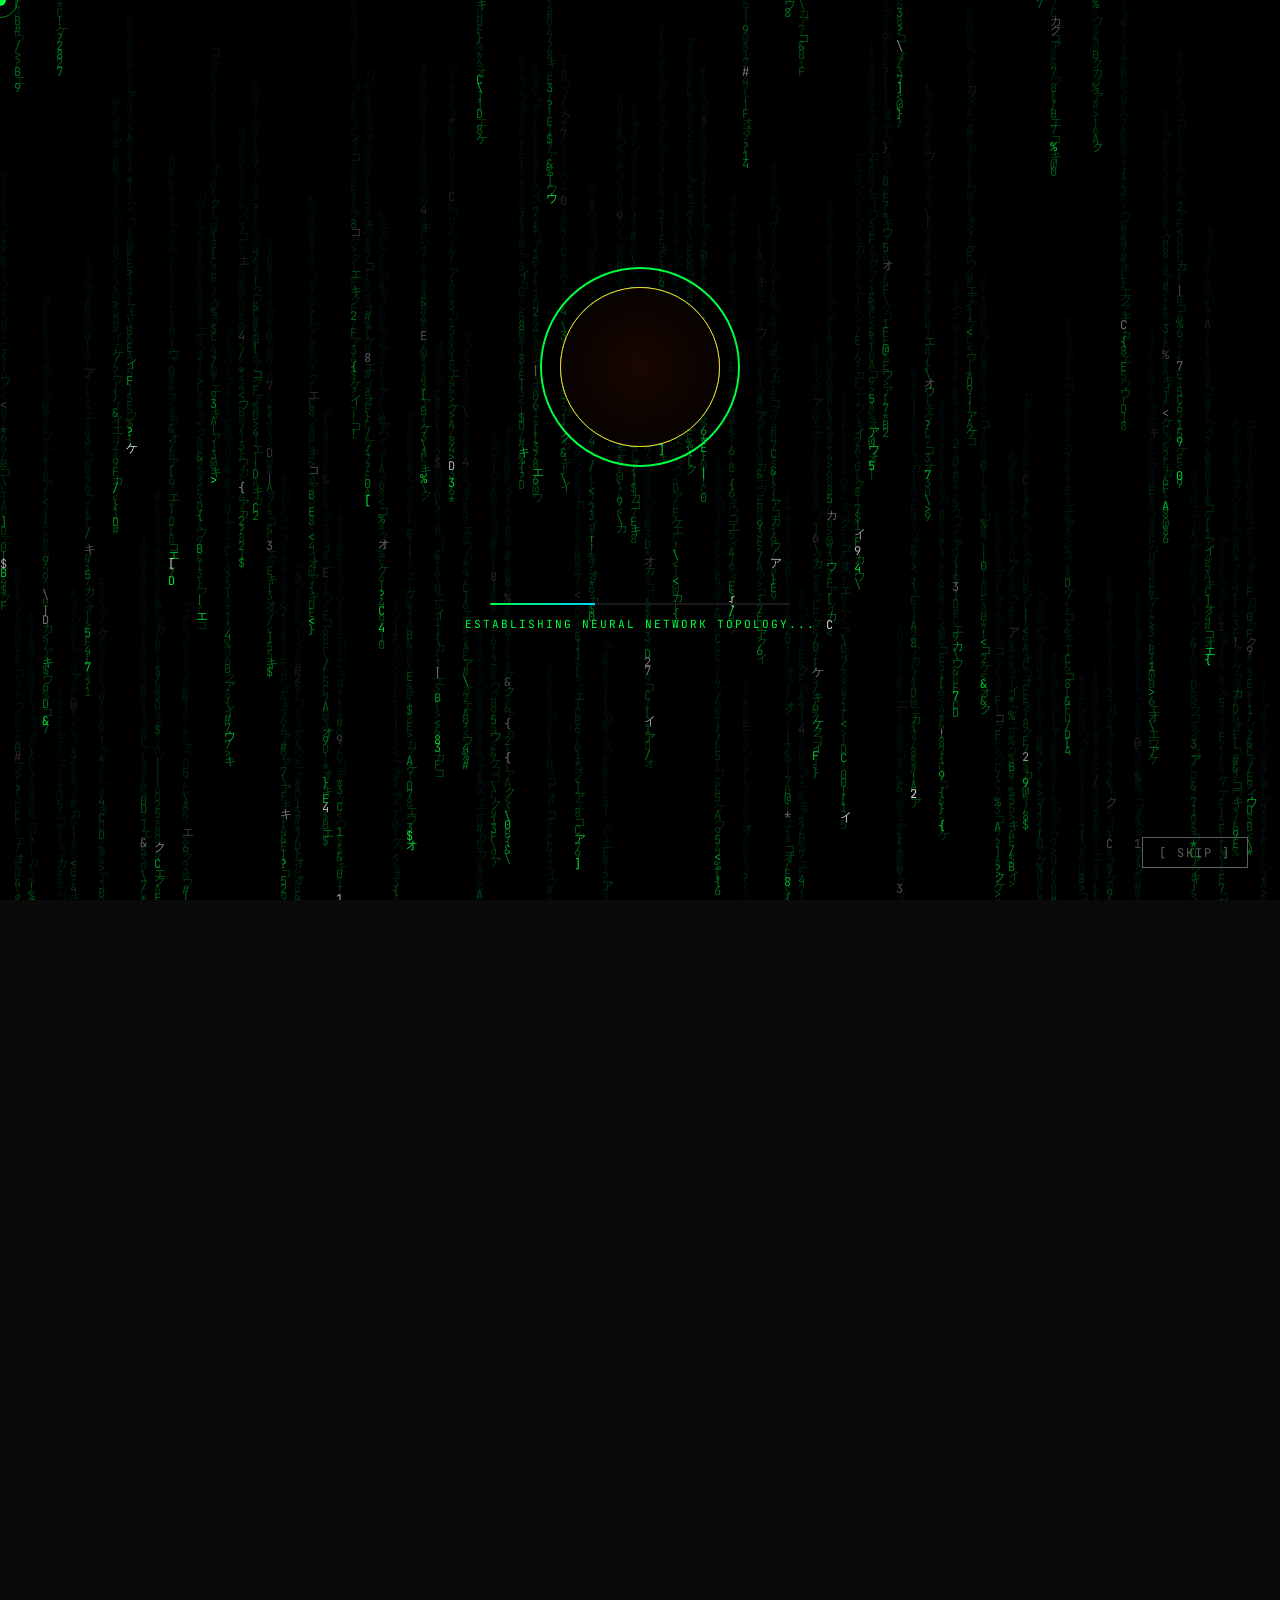
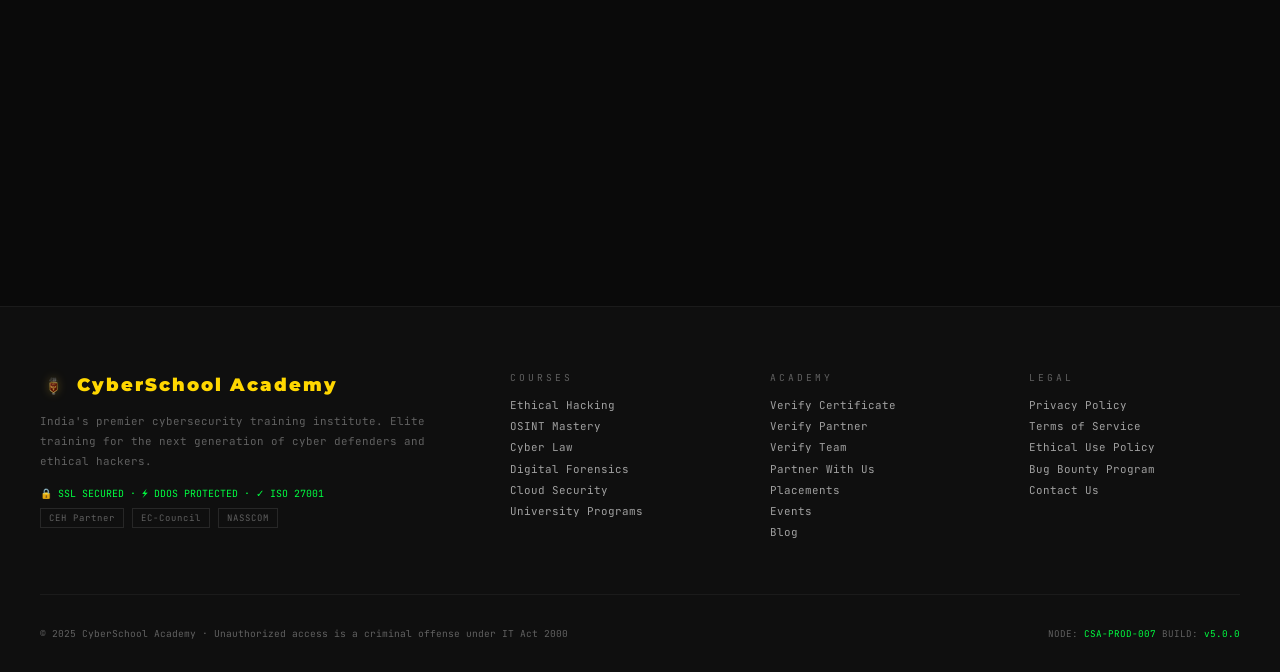
==== new/index.html @ 3b05c9c0 "updated changes as per new brief" ====
<!DOCTYPE html>
<html lang="en">
<head>
<meta charset="UTF-8">
<meta name="viewport" content="width=device-width, initial-scale=1.0">
<title>CyberSchool Academy — Cybersecurity Training</title>
<link href="https://fonts.googleapis.com/css2?family=JetBrains+Mono:wght@300;400;500;700&family=Montserrat:wght@300;400;600;700;900&display=swap" rel="stylesheet">
<link rel="stylesheet" href="styles.css">
</head>
<body>

<div class="cursor" id="cursor"></div>
<div class="cursor-ring" id="cursor-ring"></div>
<div class="toast-container" id="toast-container"></div>

<!-- LOADING -->
<div class="loading-screen" id="loading-screen">
  <div style="text-align:center;font-family:var(--font-mono)">
    <div class="loading-spinner"></div>
    <div style="color:var(--green);font-size:.72rem;letter-spacing:3px">INITIALIZING...</div>
  </div>
</div>

<!-- CINEMATIC INTRO -->
<div id="cinematic-intro">
  <canvas id="intro-canvas"></canvas>
  <div class="vault-container">
    <div class="vault-door">
      <div class="vault-ring"></div>
      <div class="vault-ring"></div>
      <div class="vault-ring"></div>
      
      <div class="vault-inner">
  <img src="1778585667221_image.png" class="vault-logo" id="vault-lock" alt="CyberSchool Academy">
</div>
    </div>
    <div class="intro-logo" id="intro-logo">CYBERSCHOOL ACADEMY</div>
    <div class="intro-sub" id="intro-sub">CYBERSECURITY TRAINING INSTITUTE · EST. 2020</div>
    <div class="intro-bar"><div class="intro-progress" id="intro-progress"></div></div>
    <div class="intro-status" id="intro-status">&nbsp;</div>
  </div>
  <button class="skip-btn" onclick="skipIntro()">[ SKIP ]</button>
</div>

<!-- MAIN APP -->
<div id="app">
<button class="theme-toggle" id="theme-toggle-btn" onclick="toggleTheme()">
  <span class="theme-toggle-icon">🛡️</span> ACADEMY MODE
</button>
<!-- NAV -->
<nav id="main-nav">
  <!-- Nav -->
<div class="nav-logo" onclick="navigate('home')">
  <img src="1778585667221_image.png" class="nav-logo-img" alt="">
  <div class="nav-logo-text">
    <span class="nav-logo-title">CyberSchool</span>
    <span class="nav-logo-tag">ACADEMY</span>
  </div>
</div>
  <div class="nav-links" id="nav-links">
    <a class="nav-link active" onclick="navigate('home')" data-page="home">HOME</a>
    <a class="nav-link" onclick="navigate('about')" data-page="about">ABOUT</a>
    <a class="nav-link" onclick="navigate('courses')" data-page="courses">COURSES</a>
    <a class="nav-link" onclick="navigate('events')" data-page="events">EVENTS</a>
    <div class="nav-dropdown">
      <a class="nav-link">VERIFY ▾</a>
      <div class="nav-dropdown-menu">
        <a onclick="navigate('verify-cert')">Certificate Verify</a>
        <a onclick="navigate('verify-partner')">Partner Verify</a>
        <a onclick="navigate('verify-team')">Team Verify</a>
      </div>
    </div>
    <a class="nav-link" onclick="navigate('blog')" data-page="blog">BLOG</a>
    <a class="nav-link" onclick="navigate('jobs')" data-page="jobs">JOBS</a>
    <a class="nav-link" onclick="navigate('contact')" data-page="contact">CONTACT</a>
  </div>
  <div class="nav-actions">
    <div class="cli-search" id="cli-search">
      <span class="cli-prompt">$</span>
      <input class="cli-input" id="cli-input" placeholder="search..." oninput="handleSearch(this.value)" onkeydown="handleSearchKey(event)">
      <div class="cli-results" id="cli-results"></div>
    </div>
    <button class="nav-btn" id="nav-login-btn" onclick="navigate('login')">LOGIN</button>
    <button class="nav-btn primary" id="nav-register-btn" onclick="navigate('register')">ENROLL</button>
    <button class="nav-btn hidden" id="nav-dashboard-btn" onclick="goToDashboard()">DASHBOARD</button>
    <button class="nav-btn hidden" id="nav-logout-btn" onclick="logout()" style="border-color:var(--red);color:var(--red)">LOGOUT</button>
    <button class="whatsapp-btn" onclick="window.open('https://wa.me/919999999999?text=Hello%20CyberSchool%20Academy','_blank')">💬</button>
  </div>
</nav>

<!-- ===================== PAGES ===================== -->

<!-- HOME -->
<div class="page active" id="page-home">
  <!-- HERO -->
  <section id="hero">
    <canvas id="hero-canvas"></canvas>
    <div class="hero-content">
      <div class="hero-badge"><span class="live-dot"></span>LIVE TRAINING ENVIRONMENT — INDIA · 6 CITIES</div>
      <h1 class="hero-title">
        <span class="line1">THE</span>
        <span class="line2 glitch" data-text="CYBERSCHOOL">CYBERSCHOOL</span>
        <span class="line3">ACADEMY</span>
      </h1>
      <p class="hero-desc">Master offensive &amp; defensive security through hands-on labs, real-world scenarios, and mentorship from industry veterans. Join <span class="text-green">12,000+</span> certified professionals.</p>
      <div class="hero-actions">
        <a class="btn btn-green" onclick="navigate('courses')">$ EXPLORE COURSES</a>
        <a class="btn btn-blue" onclick="navigate('register')">ENROLL NOW &gt;&gt;</a>
        <a class="btn btn-outline" onclick="navigate('verify-cert')">VERIFY CERT</a>
      </div>
      <div class="hero-stats">
        <div class="hero-stat"><span class="hero-stat-num" id="stat-students">0</span><span class="hero-stat-label">Students Trained</span></div>
        <div class="hero-stat"><span class="hero-stat-num">94%</span><span class="hero-stat-label">Placement Rate</span></div>
        <div class="hero-stat"><span class="hero-stat-num">48</span><span class="hero-stat-label">Expert Mentors</span></div>
        <div class="hero-stat"><span class="hero-stat-num">200+</span><span class="hero-stat-label">Partner Companies</span></div>
      </div>
    </div>
    <div class="scroll-indicator"><div class="scroll-line"></div><div class="scroll-label">SCROLL</div></div>
  </section>

  <!-- CYBER ALERT TICKER -->
  <div class="alert-ticker">
    <div class="alert-ticker-label">⚡ CYBER ALERT</div>
    <div class="alert-ticker-content" id="alert-ticker-content"></div>
  </div>

  <!-- NEURAL MAP -->
  <section class="section section-alt">
    <div class="container">
      <div class="section-header">
        <span class="section-tag">// LIVE ACTIVITY FEED</span>
        <h2 class="section-title">The <span>Neural Map</span></h2>
        <p class="section-desc">Real-time visualization of academy activity across all nodes.</p>
      </div>
      <div id="neural-map-container">
        <canvas id="neural-canvas"></canvas>
        <div class="neural-overlay"></div>
        <div class="neural-feed">
          <div class="neural-feed-title">// LIVE FEED</div>
          <div id="neural-events"></div>
        </div>
        <div class="neural-coords" id="neural-coords">ROT: 0.00 | NODES: 10 | LATENCY: 4ms</div>
      </div>
    </div>
  </section>

  <!-- UPCOMING EVENTS PREVIEW -->
  <section class="section">
    <div class="container">
      <div class="section-header">
        <span class="section-tag">// UPCOMING EVENTS</span>
        <h2 class="section-title">Events & <span>Meetups</span></h2>
        <p class="section-desc">Workshops, CTF competitions, seminars, and offline meetups.</p>
      </div>
      <div id="home-events-grid" class="events-grid"></div>
      <div style="text-align:center;margin-top:2rem"><button class="btn btn-green" onclick="navigate('events')">VIEW ALL EVENTS →</button></div>
    </div>
  </section>

  <!-- COURSES PREVIEW -->
  <section class="section section-alt">
    <div class="container">
      <div class="section-header">
        <span class="section-tag">// FEATURED COURSES</span>
        <h2 class="section-title">Training <span>Modules</span></h2>
      </div>
      <div class="courses-grid" id="home-courses-grid"></div>
      <div style="text-align:center;margin-top:2rem"><button class="btn btn-blue" onclick="navigate('courses')">ALL COURSES →</button></div>
    </div>
  </section>

  <!-- TESTIMONIALS -->
  <section class="section">
    <div class="container">
      <div class="section-header">
        <span class="section-tag">// STUDENT REVIEWS</span>
        <h2 class="section-title">What Our <span>Agents</span> Say</h2>
      </div>
      <div class="testimonials-grid" id="testimonials-grid"></div>
    </div>
  </section>

  <!-- FAQ -->
  <section class="section section-alt">
    <div class="container" style="max-width:800px">
      <div class="section-header">
        <span class="section-tag">// FAQ</span>
        <h2 class="section-title">Frequently Asked <span>Questions</span></h2>
      </div>
      <div id="faq-list"></div>
    </div>
  </section>

  <!-- OFFLINE UNITS PREVIEW -->
  <section class="section">
    <div class="container">
      <div class="section-header">
        <span class="section-tag">// PHYSICAL CENTERS</span>
        <h2 class="section-title">Offline <span>Units</span></h2>
        <p class="section-desc">6 fully-equipped training centers across India.</p>
      </div>
      <div class="offline-grid" id="home-offline-grid"></div>
    </div>
  </section>
</div>

<!-- ABOUT PAGE -->
<div class="page" id="page-about">
  <div class="section section-alt">
    <div class="container">
      <div class="section-header">
        <span class="section-tag">// ABOUT US</span>
        <h2 class="section-title">About <span>CyberSchool</span> Academy</h2>
      </div>
      <div class="about-grid">
        <div>
          <p class="about-text">CyberSchool Academy is India's premier institute for cybersecurity education, founded in 2020 by a team of ethical hackers, legal experts, and digital forensics specialists. We operate at the intersection of offensive security, cyber law, and intelligence — producing India's next generation of cyber defenders.</p>
          <p class="about-text" style="margin-top:1rem">Our curriculum is designed in collaboration with leading corporations, government bodies, and international certification boards (CEH, OSCP, CISSP). Every course features real-world labs, mentorship, and guaranteed placement support.</p>
          <div class="about-stats">
            <div class="about-stat"><span class="about-stat-num">2020</span><span class="about-stat-label">Founded</span></div>
            <div class="about-stat"><span class="about-stat-num">6</span><span class="about-stat-label">Offline Centers</span></div>
            <div class="about-stat"><span class="about-stat-num">48</span><span class="about-stat-label">Expert Faculty</span></div>
            <div class="about-stat"><span class="about-stat-num">ISO</span><span class="about-stat-label">27001 Certified</span></div>
          </div>
        </div>
        <div>
          <div class="mission-card">
            <div class="mission-title">// OUR MISSION</div>
            <p style="font-family:var(--font-mono);font-size:.78rem;color:var(--text2);line-height:1.9">To democratize elite cybersecurity education across India, training ethical hackers, digital investigators, and cyber law experts who protect the digital sovereignty of our nation.</p>
          </div>
          <div class="mission-card" style="margin-top:1rem;border-color:var(--blue)">
            <div class="mission-title" style="color:var(--blue)">// OUR VALUES</div>
            <div style="font-family:var(--font-mono);font-size:.72rem;color:var(--text2)">
              <div style="padding:.3rem 0;border-bottom:1px solid var(--border)">⚡ Ethical Use of Knowledge</div>
              <div style="padding:.3rem 0;border-bottom:1px solid var(--border)">🔐 Security-First Mindset</div>
              <div style="padding:.3rem 0;border-bottom:1px solid var(--border)">🌐 Continuous Learning</div>
              <div style="padding:.3rem 0">🤝 Community & Collaboration</div>
            </div>
          </div>
        </div>
      </div>
    </div>
  </div>
  <!-- Team Section -->
  <div class="section">
    <div class="container">
      <div class="section-header">
        <span class="section-tag">// CORE TEAM</span>
        <h2 class="section-title">Meet the <span>Experts</span></h2>
      </div>
      <div class="team-grid" id="team-grid"></div>
    </div>
  </div>
</div>

<!-- COURSES PAGE -->
<div class="page" id="page-courses">
  <div class="section">
    <div class="container">
      <div class="section-header">
        <span class="section-tag">// TRAINING MODULES</span>
        <h2 class="section-title">Academy <span>Departments</span></h2>
        <p class="section-desc">Choose your specialization. All courses include hands-on labs and verified certificate.</p>
      </div>
      <!-- Department filter -->
      <div class="dept-tabs" id="dept-tabs">
        <div class="dept-tab active" onclick="filterDept(this,'all')">ALL MODULES</div>
        <div class="dept-tab" onclick="filterDept(this,'ethical')">ETHICAL HACKING</div>
        <div class="dept-tab" onclick="filterDept(this,'osint')">OSINT</div>
        <div class="dept-tab" onclick="filterDept(this,'law')">CYBER LAW</div>
        <div class="dept-tab" onclick="filterDept(this,'forensics')">FORENSICS</div>
        <div class="dept-tab" onclick="filterDept(this,'cloud')">CLOUD SEC</div>
        <div class="dept-tab" onclick="filterDept(this,'university')">UNIVERSITY</div>
        <div class="dept-tab" onclick="filterDept(this,'college')">COLLEGE</div>
      </div>
      <div class="courses-grid" id="courses-grid"></div>
    </div>
  </div>
  <!-- Offline Units Section -->
  <div class="section section-alt">
    <div class="container">
      <div class="section-header">
        <span class="section-tag">// OFFLINE UNIT DEPARTMENTS</span>
        <h2 class="section-title">Physical <span>Training Centers</span></h2>
        <p class="section-desc">Fully equipped centers with labs, hardware rigs, and certified instructors.</p>
      </div>
      <div class="offline-grid" id="offline-grid"></div>
    </div>
  </div>
</div>

<!-- EVENTS PAGE -->
<div class="page" id="page-events">
  <div class="section">
    <div class="container">
      <div class="section-header">
        <span class="section-tag">// EVENTS & MEETUPS</span>
        <h2 class="section-title">Upcoming <span>Events</span></h2>
        <p class="section-desc">Workshops, CTF competitions, seminars, and offline meetups across India.</p>
      </div>
      <div class="events-filter-tabs">
        <div class="dept-tab active" onclick="filterEvents(this,'all')">ALL</div>
        <div class="dept-tab" onclick="filterEvents(this,'workshop')">WORKSHOPS</div>
        <div class="dept-tab" onclick="filterEvents(this,'ctf')">CTF</div>
        <div class="dept-tab" onclick="filterEvents(this,'seminar')">SEMINARS</div>
        <div class="dept-tab" onclick="filterEvents(this,'meetup')">MEETUPS</div>
        <div class="dept-tab" onclick="filterEvents(this,'webinar')">WEBINARS</div>
      </div>
      <div class="events-grid" id="events-grid"></div>
      <!-- PAST EVENTS -->
      <div class="section-header" style="margin-top:4rem">
        <span class="section-tag">// PAST EVENTS</span>
        <h2 class="section-title">Event <span>Gallery</span></h2>
      </div>
      <div class="gallery-grid" id="gallery-grid"></div>
    </div>
  </div>
</div>

<!-- EVENT REGISTRATION MODAL -->
<div class="modal-overlay" id="event-modal">
  <div class="modal-box" style="max-width:480px">
    <div class="modal-close" onclick="closeModal('event-modal')">✕</div>
    <div style="font-family:var(--font-head);font-weight:700;font-size:1.15rem;margin-bottom:.3rem" id="event-modal-title">Register for Event</div>
    <div style="font-family:var(--font-mono);font-size:.65rem;color:var(--text3);margin-bottom:1.2rem" id="event-modal-meta"></div>
    <div class="form-group"><label class="form-label">Full Name</label><input class="form-input" id="ev-name" placeholder="Your full name"></div>
    <div class="form-group"><label class="form-label">Email</label><input class="form-input" id="ev-email" type="email" placeholder="you@domain.com"></div>
    <div class="form-group"><label class="form-label">Phone (for WhatsApp)</label><input class="form-input" id="ev-phone" placeholder="+91 XXXXX XXXXX"></div>
    <div class="form-group"><label class="form-label">Mode of Attendance</label>
      <select class="form-select" id="ev-mode"><option value="online">Online</option><option value="offline">Offline (Physical)</option></select>
    </div>
    <button class="submit-btn" onclick="registerEvent()">⟶ CONFIRM REGISTRATION</button>
  </div>
</div>

<!-- CERTIFICATE VERIFY PAGE -->
<div class="page" id="page-verify-cert">
  <div class="section section-alt">
    <div class="container" style="max-width:800px">
      <div class="section-header">
        <span class="section-tag">// CERTIFICATE VERIFICATION ENGINE v2.1</span>
        <h2 class="section-title">Verify <span>Certificate</span></h2>
        <p class="section-desc">Enter a unique certificate ID or scan QR code to verify authenticity.</p>
      </div>
      <div class="verify-box">
        <div class="verify-input-group">
          <input class="verify-input" id="cert-verify-input" placeholder="Enter Certificate ID (e.g. CSA-2024-001337)" onkeydown="if(event.key==='Enter')verifyCertificate()">
          <button class="verify-btn" onclick="verifyCertificate()">⚡ VERIFY</button>
        </div>
        <div class="qr-scan-area" onclick="showToast('QR scanning requires camera — use ID input for demo','info')">
          <div style="font-size:2rem">📷</div>
          <div style="font-family:var(--font-mono);font-size:.68rem;color:var(--text3);margin-top:.5rem">Click to Scan QR Code</div>
        </div>
        <div id="cert-verify-result" class="verify-result"></div>
        <div style="margin-top:1.5rem;padding-top:1.5rem;border-top:1px solid var(--border)">
          <div style="font-family:var(--font-mono);font-size:.62rem;color:var(--text3);letter-spacing:2px;margin-bottom:.75rem">// DEMO IDs — CLICK TO TEST</div>
          <div style="display:flex;gap:.4rem;flex-wrap:wrap" id="cert-demo-ids"></div>
        </div>
      </div>
    </div>
  </div>
</div>

<!-- PARTNER VERIFY PAGE -->
<div class="page" id="page-verify-partner">
  <div class="section section-alt">
    <div class="container" style="max-width:800px">
      <div class="section-header">
        <span class="section-tag">// PARTNER VERIFICATION SYSTEM</span>
        <h2 class="section-title">Verify <span>Partner</span></h2>
      </div>
      <div class="verify-box">
        <div class="verify-input-group">
          <input class="verify-input" id="partner-verify-input" placeholder="Enter Partner ID (e.g. CSA-PART-CYB)">
          <button class="verify-btn" onclick="verifyPartner()">⚡ VERIFY</button>
        </div>
        <div id="partner-verify-result" class="verify-result"></div>
        <div style="margin-top:1.5rem;padding-top:1.5rem;border-top:1px solid var(--border)">
          <div style="font-family:var(--font-mono);font-size:.62rem;color:var(--text3);margin-bottom:.75rem">// DEMO: CSA-PART-CYB | CSA-PART-TCS | CSA-PART-FAKE</div>
          <div style="display:flex;gap:.4rem;flex-wrap:wrap">
            <button class="demo-id-btn" onclick="document.getElementById('partner-verify-input').value='CSA-PART-CYB';verifyPartner()">CSA-PART-CYB</button>
            <button class="demo-id-btn" onclick="document.getElementById('partner-verify-input').value='CSA-PART-TCS';verifyPartner()">CSA-PART-TCS</button>
            <button class="demo-id-btn" onclick="document.getElementById('partner-verify-input').value='CSA-PART-FAKE';verifyPartner()">CSA-PART-FAKE</button>
          </div>
        </div>
      </div>
    </div>
  </div>
</div>

<!-- TEAM VERIFY PAGE -->
<div class="page" id="page-verify-team">
  <div class="section section-alt">
    <div class="container" style="max-width:900px">
      <div class="section-header">
        <span class="section-tag">// TEAM MEMBER VERIFICATION</span>
        <h2 class="section-title">Verify <span>Team Member</span></h2>
      </div>
      <div class="verify-box" style="margin-bottom:2rem">
        <div class="verify-input-group">
          <input class="verify-input" id="team-verify-input" placeholder="Enter Team ID (e.g. CSA-TEAM-001)">
          <button class="verify-btn" onclick="verifyTeamMember()">⚡ VERIFY</button>
        </div>
        <div id="team-verify-result" class="verify-result"></div>
      </div>
      <div class="section-header" style="margin-bottom:2rem">
        <span class="section-tag">// ALL VERIFIED TEAM MEMBERS</span>
      </div>
      <div class="team-verify-grid" id="team-verify-grid"></div>
    </div>
  </div>
</div>

<!-- COLLABORATION PAGE -->
<div class="page" id="page-collaboration">
  <div class="section">
    <div class="container">
      <div class="section-header">
        <span class="section-tag">// B2B COLLABORATION PORTAL</span>
        <h2 class="section-title">Partner <span>With Us</span></h2>
        <p class="section-desc">Submit collaboration proposals for universities, corporations, and strategic partnerships.</p>
      </div>
      <div class="b2b-grid">
        <div class="b2b-card">
          <div class="b2b-card-title">Submit Proposal</div>
          <div class="b2b-card-sub">// ENCRYPTED — SSL/TLS 1.3</div>
          <div class="form-group"><label class="form-label">Organization Type</label>
            <select class="form-select" id="org-type">
              <option value="">Select type...</option>
              <option>University / College</option><option>Corporate Partner</option>
              <option>Government Entity</option><option>NGO / Non-Profit</option><option>Startup Accelerator</option>
            </select>
          </div>
          <div class="form-group"><label class="form-label">Organization Name</label><input class="form-input" id="org-name" placeholder="e.g. IIT Bombay Cyber Lab"></div>
          <div class="form-group"><label class="form-label">Contact Person</label><input class="form-input" id="org-contact" placeholder="Full name"></div>
          <div class="form-group"><label class="form-label">Contact Email</label><input class="form-input" id="org-email" type="email" placeholder="contact@organization.ac.in"></div>
          <div class="form-group"><label class="form-label">Contact Phone</label><input class="form-input" id="org-phone" placeholder="+91 XXXXX XXXXX"></div>
          <div class="form-group"><label class="form-label">Purpose of Collaboration</label>
            <select class="form-select" id="org-purpose">
              <option value="">Select purpose...</option>
              <option>Curriculum Partnership</option><option>Corporate Training</option>
              <option>Placement Partnership</option><option>Research Collaboration</option><option>Event Co-hosting</option>
            </select>
          </div>
          <div class="form-group"><label class="form-label">Proposal Details</label>
            <textarea class="form-textarea" id="org-proposal" placeholder="Describe scope, objectives, expected outcomes..."></textarea>
          </div>
          <div class="form-group">
            <label class="form-label">Attach Document (PDF/DOCX)</label>
            <div class="file-drop" id="file-drop" ondragover="handleDragOver(event)" ondrop="handleDrop(event)" onclick="document.getElementById('file-input').click()">
              <div class="file-drop-icon">📎</div>
              <div class="file-drop-label">Drag &amp; drop or click to upload</div>
              <div id="file-name" style="font-family:var(--font-mono);font-size:.62rem;color:var(--green);margin-top:.4rem"></div>
            </div>
            <input type="file" id="file-input" style="display:none" accept=".pdf,.docx,.doc" onchange="handleFileSelect(this)">
          </div>
          <button class="submit-btn" onclick="submitProposal()">⟶ SUBMIT PROPOSAL</button>
        </div>
        <div class="b2b-card">
          <div class="b2b-card-title">Proposal Tracker</div>
          <div class="b2b-card-sub">// REAL-TIME STATUS</div>
          <div id="proposal-list"></div>
          <div style="margin-top:2rem;padding-top:1.5rem;border-top:1px solid var(--border)">
            <div class="b2b-card-title" style="font-size:.9rem;margin-bottom:1rem">Active Partners</div>
            <div id="active-partners-list"></div>
          </div>
        </div>
      </div>
    </div>
  </div>
</div>

<!-- BLOG PAGE -->
<div class="page" id="page-blog">
  <div class="section">
    <div class="container">
      <div class="section-header">
        <span class="section-tag">// CYBER NEWS & BLOG</span>
        <h2 class="section-title">Cyber <span>Intelligence</span> Feed</h2>
        <p class="section-desc">Latest cybersecurity news, alerts, and expert insights.</p>
      </div>
      <div class="blog-grid" id="blog-grid"></div>
    </div>
  </div>
</div>

<!-- JOBS PAGE -->
<div class="page" id="page-jobs">
  <div class="section">
    <div class="container">
      <div class="section-header">
        <span class="section-tag">// CAREER & PLACEMENT HUB</span>
        <h2 class="section-title">Jobs & <span>Placements</span></h2>
        <p class="section-desc">Direct pathways to partner corporations, internships, and academic institutions.</p>
      </div>
      <div style="display:flex;gap:2rem;flex-wrap:wrap">
        <div style="flex:2;min-width:300px">
          <div class="subsection-tag">// JOB BOARD</div>
          <div id="jobs-list"></div>
          <div class="subsection-tag" style="margin-top:2rem">// INTERNSHIP OPPORTUNITIES</div>
          <div id="internship-list"></div>
        </div>
        <div style="flex:1;min-width:260px">
          <div class="subsection-tag">// PLACEMENT COMPANIES</div>
          <div id="placement-companies"></div>
          <div class="subsection-tag" style="margin-top:2rem">// UNIVERSITY PATHWAYS</div>
          <div id="uni-partners"></div>
        </div>
      </div>
    </div>
  </div>
</div>

<!-- CONTACT PAGE -->
<div class="page" id="page-contact">
  <div class="section section-alt">
    <div class="container">
      <div class="section-header">
        <span class="section-tag">// CONTACT US</span>
        <h2 class="section-title">Get in <span>Touch</span></h2>
      </div>
      <div class="contact-grid">
        <div>
          <div class="contact-info-item">📍 <span>Level 8, Cyber Tower, BKC, Mumbai 400051</span></div>
          <div class="contact-info-item">📧 <span>info@cyberschool.ac</span></div>
          <div class="contact-info-item">📱 <span>+91 99999 99999</span></div>
          <div class="contact-info-item">🕒 <span>Mon–Sat, 9AM–7PM IST</span></div>
          <div class="map-placeholder" onclick="showToast('Google Maps integration — add API key','info')">
            <div style="font-family:var(--font-mono);font-size:.72rem;color:var(--text3)">📍 Google Map — Mumbai HQ</div>
            <div style="font-family:var(--font-mono);font-size:.6rem;color:var(--text3);margin-top:.3rem">Click to open in Maps</div>
          </div>
        </div>
        <div>
          <div class="form-group"><label class="form-label">Full Name</label><input class="form-input" id="contact-name" placeholder="Your name"></div>
          <div class="form-group"><label class="form-label">Email</label><input class="form-input" id="contact-email" type="email" placeholder="you@domain.com"></div>
          <div class="form-group"><label class="form-label">Subject</label>
            <select class="form-select" id="contact-subject">
              <option>Course Inquiry</option><option>Partnership</option><option>Technical Support</option>
              <option>Certificate Issue</option><option>Other</option>
            </select>
          </div>
          <div class="form-group"><label class="form-label">Message</label><textarea class="form-textarea" id="contact-msg" placeholder="Your message..."></textarea></div>
          <button class="submit-btn" onclick="submitContact()">⟶ SEND MESSAGE</button>
        </div>
      </div>
    </div>
  </div>
</div>

<!-- LOGIN PAGE -->
<div class="page" id="page-login">
  <div class="auth-page">
    <canvas style="position:absolute;inset:0;width:100%;height:100%" id="login-canvas"></canvas>
    <div class="auth-card" data-title="// SECURE ACCESS PORTAL">
      <div class="auth-logo"><!-- Auth logo (inside .auth-logo div) -->
<img src="1778585667221_image.png" class="auth-logo-img" alt="">
<div class="auth-logo-text">CYBERSCHOOL ACADEMY</div></div>
      <div class="auth-title">Access Terminal</div>
      <div class="auth-sub">// AUTHENTICATE TO CONTINUE</div>
      <div class="form-group"><label class="form-label">Email</label><input class="form-input" id="login-email" type="email" placeholder="agent@cyberschool.ac" autocomplete="email"></div>
      <div class="form-group">
        <label class="form-label">Password</label>
        <div style="position:relative">
          <input class="form-input" id="login-pass" type="password" placeholder="••••••••••" style="padding-right:2.5rem">
          <button onclick="togglePass('login-pass',this)" style="position:absolute;right:.6rem;top:50%;transform:translateY(-50%);background:none;border:none;color:var(--text3);cursor:none;font-size:.8rem">👁</button>
        </div>
      </div>
      <button class="submit-btn" onclick="handleLogin()">⟶ AUTHENTICATE</button>
      <div class="auth-divider"><div class="auth-divider-line"></div><div class="auth-divider-text">OR</div><div class="auth-divider-line"></div></div>
      <button class="submit-btn" style="background:#00d4ff08;border-color:var(--blue);color:var(--blue)" onclick="showToast('OAuth integration coming soon','info')">⟶ SIGN IN WITH GOOGLE</button>
      <div class="auth-footer">No account? <a onclick="navigate('register')">Enroll Now →</a></div>
      <div class="demo-creds">
        <div style="font-family:var(--font-mono);font-size:.58rem;color:var(--text3);letter-spacing:2px;margin-bottom:.4rem">// DEMO CREDENTIALS (click to fill)</div>
        <div class="demo-cred-row" onclick="fillCred('admin@cyberschool.ac','admin123')">
          <span style="color:var(--red)">⚡ ADMIN</span> admin@cyberschool.ac / admin123
        </div>
        <div class="demo-cred-row" onclick="fillCred('student@cyberschool.ac','student123')">
          <span style="color:var(--blue)">◈ STUDENT</span> student@cyberschool.ac / student123
        </div>
      </div>
    </div>
  </div>
</div>

<!-- REGISTER PAGE -->
<div class="page" id="page-register">
  <div class="auth-page">
    <canvas style="position:absolute;inset:0;width:100%;height:100%" id="register-canvas"></canvas>
    <div class="auth-card" data-title="// NEW AGENT ENROLLMENT" style="max-width:520px">
      <div class="auth-logo"><div class="auth-logo-text">CSA</div><div class="auth-logo-sub">CYBERSCHOOL ACADEMY</div></div>
      <div class="auth-title">Enroll as Agent</div>
      <div class="auth-sub">// CREATE YOUR SECURE IDENTITY</div>
      <div class="grid-2">
        <div class="form-group"><label class="form-label">First Name</label><input class="form-input" id="reg-fname" placeholder="John"></div>
        <div class="form-group"><label class="form-label">Last Name</label><input class="form-input" id="reg-lname" placeholder="Doe"></div>
      </div>
      <div class="form-group"><label class="form-label">Email Address</label><input class="form-input" id="reg-email" type="email" placeholder="agent@domain.com"></div>
      <div class="form-group"><label class="form-label">Phone Number</label><input class="form-input" id="reg-phone" placeholder="+91 XXXXX XXXXX"></div>
      <div class="form-group"><label class="form-label">Choose Track</label>
        <select class="form-select" id="reg-track">
          <option value="">Select specialization...</option>
          <option>Ethical Hacking</option><option>OSINT Analyst</option><option>Cyber Law</option>
          <option>Digital Forensics</option><option>Cloud Security</option><option>Red Team Operations</option>
        </select>
      </div>
      <div class="form-group">
        <label class="form-label">Create Password</label>
        <input class="form-input" id="reg-pass" type="password" placeholder="Min 8 characters" oninput="checkPassStrength(this.value)">
        <div class="pass-strength"><div class="pass-strength-fill" id="pass-fill"></div></div>
        <div class="pass-label" id="pass-label">Enter password to check strength</div>
      </div>
      <div class="form-group"><label class="form-label">Confirm Password</label><input class="form-input" id="reg-pass2" type="password" placeholder="Repeat password"></div>
      <div style="margin-bottom:.9rem"><label style="display:flex;align-items:flex-start;gap:.5rem;cursor:none;font-family:var(--font-mono);font-size:.65rem;color:var(--text3);line-height:1.5"><input type="checkbox" id="reg-agree" style="accent-color:var(--green);margin-top:2px">I agree to the Terms, Privacy Policy, and Ethical Use Agreement</label></div>
      <button class="submit-btn" onclick="handleRegister()">⟶ CREATE SECURE ACCOUNT</button>
      <div class="auth-footer">Already enrolled? <a onclick="navigate('login')">Login →</a></div>
    </div>
  </div>
</div>

<!-- STUDENT DASHBOARD -->
<div class="page" id="page-student-dashboard">
  <div class="dashboard-layout">
    <div class="sidebar">
      <div class="sidebar-user">
        <div class="user-avatar-lg" id="student-avatar-lg">S</div>
        <div id="student-sidebar-name" style="font-family:var(--font-head);font-size:.9rem;color:var(--text1);margin-top:.5rem">Student</div>
        <div style="font-family:var(--font-mono);font-size:.58rem;color:var(--text3);letter-spacing:2px">STUDENT AGENT</div>
      </div>
      <div class="sidebar-section">
        <div class="sidebar-label">NAVIGATION</div>
        <div class="sidebar-item active" onclick="showStudentPanel('overview',this)">⬡ Overview</div>
        <div class="sidebar-item" onclick="showStudentPanel('courses',this)">◈ My Courses</div>
        <div class="sidebar-item" onclick="showStudentPanel('assignments',this)">◉ Assignments</div>
        <div class="sidebar-item" onclick="showStudentPanel('certificates',this)">◆ Certificates</div>
        <div class="sidebar-item" onclick="showStudentPanel('liveclass',this)">📡 Live Classes</div>
        <div class="sidebar-item" onclick="showStudentPanel('payments',this)">💳 Payments</div>
        <div class="sidebar-item" onclick="showStudentPanel('profile',this)">◎ My Profile</div>
      </div>
    </div>
    <div class="dashboard-main">
      <!-- Student panels inserted by JS -->
      <div id="student-panels"></div>
    </div>
  </div>
</div>

<!-- ADMIN DASHBOARD -->
<div class="page" id="page-admin-dashboard">
  <div class="dashboard-layout">
    <div class="sidebar">
      <div class="sidebar-user">
        <div class="user-avatar-lg" id="admin-avatar-lg" style="background:#ff336622;border-color:var(--red);color:var(--red)">A</div>
        <div style="font-family:var(--font-head);font-size:.9rem;color:var(--text1);margin-top:.5rem" id="admin-sidebar-name">Admin</div>
        <div class="admin-badge">⚡ GOD MODE</div>
      </div>
      <div class="sidebar-section">
        <div class="sidebar-label">ADMIN PANEL</div>
        <div class="sidebar-item active" onclick="showAdminPanel('overview',this)">⬡ Dashboard</div>
        <div class="sidebar-item" onclick="showAdminPanel('courses',this)">◈ Manage Courses</div>
        <div class="sidebar-item" onclick="showAdminPanel('events',this)">📅 Manage Events</div>
        <div class="sidebar-item" onclick="showAdminPanel('team',this)">👥 Team Members</div>
        <div class="sidebar-item" onclick="showAdminPanel('partners',this)">🤝 Partners</div>
        <div class="sidebar-item" onclick="showAdminPanel('certgen',this)">⬟ Cert Generator</div>
        <div class="sidebar-item" onclick="showAdminPanel('students',this)">◎ Student DB</div>
        <div class="sidebar-item" onclick="showAdminPanel('proposals',this)">📋 Proposals</div>
        <div class="sidebar-item" onclick="showAdminPanel('payments',this)">💳 Payments</div>
        <div class="sidebar-item" onclick="showAdminPanel('inquiries',this)">📩 Inquiries</div>
        <div class="sidebar-item" onclick="showAdminPanel('analytics',this)">📊 Analytics</div>
        <div class="sidebar-item" onclick="showAdminPanel('logs',this)">≡ Activity Logs</div>
        <div class="sidebar-item" onclick="showAdminPanel('content',this)">✏ Content Editor</div>
        <div class="sidebar-item" onclick="showAdminPanel('notifications',this)">🔔 Notifications</div>
      </div>
    </div>
    <div class="dashboard-main">
      <div id="admin-panels"></div>
    </div>
  </div>
</div>

</div><!-- end app -->

<!-- 2FA MODAL -->
<div class="modal-overlay" id="twofa-modal">
  <div class="modal-box">
    <div style="font-family:var(--font-head);font-weight:700;font-size:1.15rem;margin-bottom:.4rem">Two-Factor Authentication</div>
    <p style="font-family:var(--font-mono);font-size:.7rem;color:var(--text2);margin-bottom:.5rem">Enter the 6-digit OTP sent to your device.</p>
    <div class="otp-inputs" id="otp-inputs">
      <input class="otp-input" maxlength="1" oninput="otpInput(this,0)" onkeydown="otpKey(event,0)">
      <input class="otp-input" maxlength="1" oninput="otpInput(this,1)" onkeydown="otpKey(event,1)">
      <input class="otp-input" maxlength="1" oninput="otpInput(this,2)" onkeydown="otpKey(event,2)">
      <input class="otp-input" maxlength="1" oninput="otpInput(this,3)" onkeydown="otpKey(event,3)">
      <input class="otp-input" maxlength="1" oninput="otpInput(this,4)" onkeydown="otpKey(event,4)">
      <input class="otp-input" maxlength="1" oninput="otpInput(this,5)" onkeydown="otpKey(event,5)">
    </div>
    <div class="otp-hint-box" id="otp-hint"></div>
    <button class="submit-btn" onclick="verify2FA()">VERIFY &amp; LOGIN →</button>
    <button class="submit-btn" style="background:transparent;border-color:var(--border2);color:var(--text3);margin-top:.4rem" onclick="closeModal('twofa-modal')">CANCEL</button>
  </div>
</div>

<!-- COURSE ENROLL MODAL -->
<div class="modal-overlay" id="course-modal">
  <div class="modal-box">
    <div class="modal-close" onclick="closeModal('course-modal')">✕</div>
    <div style="font-family:var(--font-head);font-weight:700;font-size:1.1rem;margin-bottom:.3rem" id="course-modal-title"></div>
    <div style="font-family:var(--font-mono);font-size:.65rem;color:var(--text3);margin-bottom:1rem" id="course-modal-meta"></div>
    <div class="form-group"><label class="form-label">Full Name</label><input class="form-input" id="enroll-name" placeholder="Your name"></div>
    <div class="form-group"><label class="form-label">Email</label><input class="form-input" id="enroll-email" type="email" placeholder="you@domain.com"></div>
    <div class="form-group"><label class="form-label">Phone</label><input class="form-input" id="enroll-phone" placeholder="+91 XXXXX XXXXX"></div>
    <div class="form-group"><label class="form-label">Payment Mode</label>
      <select class="form-select" id="enroll-payment">
        <option>UPI</option><option>Credit/Debit Card</option><option>Net Banking</option><option>EMI</option>
      </select>
    </div>
    <button class="submit-btn" onclick="completeEnroll()">⟶ CONFIRM ENROLLMENT</button>
  </div>
</div>

<!-- FOOTER -->
<footer id="main-footer">
  <div class="footer-grid">
    <div>
      <div class="footer-logo">
  <img src="1778585667221_image.png" class="footer-logo-img" alt="">
  CyberSchool Academy
</div>
      <p>India's premier cybersecurity training institute. Elite training for the next generation of cyber defenders and ethical hackers.</p>
      <div style="margin-top:1rem;font-family:var(--font-mono);font-size:.62rem;color:var(--green)">🔒 SSL SECURED · ⚡ DDOS PROTECTED · ✓ ISO 27001</div>
      <div style="margin-top:.5rem;display:flex;gap:.5rem;flex-wrap:wrap">
        <span class="footer-badge">CEH Partner</span>
        <span class="footer-badge">EC-Council</span>
        <span class="footer-badge">NASSCOM</span>
      </div>
    </div>
    <div>
      <div class="footer-col-title">Courses</div>
      <a class="footer-link" onclick="navigate('courses')">Ethical Hacking</a>
      <a class="footer-link" onclick="navigate('courses')">OSINT Mastery</a>
      <a class="footer-link" onclick="navigate('courses')">Cyber Law</a>
      <a class="footer-link" onclick="navigate('courses')">Digital Forensics</a>
      <a class="footer-link" onclick="navigate('courses')">Cloud Security</a>
      <a class="footer-link" onclick="navigate('courses')">University Programs</a>
    </div>
    <div>
      <div class="footer-col-title">Academy</div>
      <a class="footer-link" onclick="navigate('verify-cert')">Verify Certificate</a>
      <a class="footer-link" onclick="navigate('verify-partner')">Verify Partner</a>
      <a class="footer-link" onclick="navigate('verify-team')">Verify Team</a>
      <a class="footer-link" onclick="navigate('collaboration')">Partner With Us</a>
      <a class="footer-link" onclick="navigate('jobs')">Placements</a>
      <a class="footer-link" onclick="navigate('events')">Events</a>
      <a class="footer-link" onclick="navigate('blog')">Blog</a>
    </div>
    <div>
      <div class="footer-col-title">Legal</div>
      <a class="footer-link">Privacy Policy</a>
      <a class="footer-link">Terms of Service</a>
      <a class="footer-link">Ethical Use Policy</a>
      <a class="footer-link">Bug Bounty Program</a>
      <a class="footer-link" onclick="navigate('contact')">Contact Us</a>
    </div>
  </div>
  <div class="footer-bottom">
    <div class="footer-bottom-text">© 2025 CyberSchool Academy · Unauthorized access is a criminal offense under IT Act 2000</div>
    <div style="font-family:var(--font-mono);font-size:.58rem;color:var(--text3)">NODE: <span class="text-green">CSA-PROD-007</span> BUILD: <span class="text-green">v5.0.0</span></div>
  </div>
</footer>

<!-- WhatsApp Float Button -->
<a class="whatsapp-float" href="https://wa.me/919999999999?text=Hello%20CyberSchool%20Academy!" target="_blank">
  <span>💬</span>
  <span class="wa-label">Chat with us</span>
</a>

<script src="app.js"></script>
</body>
</html>
---- new/styles.css ----
/* ===== ROOT & RESET ===== */
*,*::before,*::after{box-sizing:border-box;margin:0;padding:0}
:root{
  /* ── Existing Cyber (dark/neon) scheme ── */
  --black:#0a0a0a;--green:#00ff41;--blue:#00d4ff;--purple:#7b2fff;
  --red:#ff3366;--orange:#ff6b2b;--gold:#ffd700;--pink:#ff00aa;
  --surface1:#0f0f0f;--surface2:#141414;--surface3:#1a1a1a;--surface4:#1f1f1f;
  --border:#ffffff0d;--border2:#ffffff1a;--border3:#ffffff26;
  --text1:#f0f0f0;--text2:#a0a0a0;--text3:#606060;
  --font-mono:'JetBrains Mono',monospace;
  --font-head:'Montserrat',sans-serif;
  --glow-green:0 0 20px #00ff4133,0 0 60px #00ff4111;
  --glow-blue:0 0 20px #00d4ff33,0 0 60px #00d4ff11;
  --glow-red:0 0 20px #ff336633;
  --transition:all .3s cubic-bezier(.4,0,.2,1);

  /* ── Academy (crimson/gold) palette tokens — inactive by default ── */
  --academy-crimson:#7a0000;
  --academy-crimson-dark:#4a0000;
  --academy-crimson-mid:#9b1a1a;
  --academy-gold:#c9a227;
  --academy-gold-light:#ffd700;
  --academy-gold-dim:#a07c1a;
  --academy-bg:#160000;
  --academy-surface1:#1a0000;
  --academy-surface2:#200808;
  --academy-surface3:#2a0e0e;
  --academy-surface4:#330f0f;
  --academy-border:#c9a22710;
  --academy-border2:#c9a22720;
  --academy-border3:#c9a22735;
  --academy-text1:#f5e8c8;
  --academy-text2:#b89e6a;
  --academy-text3:#6e5a34;
}

/* ===================================================
   ACADEMY THEME  —  add class="academy-theme" to <body>
   to switch the entire site to the crimson/gold scheme
   =================================================== */
body.academy-theme{
  --black:var(--academy-bg);
  --green:var(--academy-gold);
  --blue:var(--academy-crimson-mid);
  --purple:var(--academy-gold-dim);
  --red:var(--academy-crimson);
  --orange:#c05000;
  --gold:var(--academy-gold-light);
  --surface1:var(--academy-surface1);
  --surface2:var(--academy-surface2);
  --surface3:var(--academy-surface3);
  --surface4:var(--academy-surface4);
  --border:var(--academy-border);
  --border2:var(--academy-border2);
  --border3:var(--academy-border3);
  --text1:var(--academy-text1);
  --text2:var(--academy-text2);
  --text3:var(--academy-text3);
  --glow-green:0 0 20px #c9a22744,0 0 60px #c9a22720;
  --glow-blue:0 0 20px #9b1a1a44,0 0 60px #9b1a1a20;
  --glow-red:0 0 20px #7a000044;
  background:var(--academy-bg);
}

/* Scrollbar & selection update for academy */
body.academy-theme::-webkit-scrollbar-thumb{background:var(--academy-gold)}
body.academy-theme ::selection{background:var(--academy-gold);color:#1a0000}

/* ===== THEME TOGGLE BUTTON ===== */
.theme-toggle{
  position:fixed;bottom:2rem;right:2rem;z-index:9990;
  font-family:var(--font-mono);font-size:.6rem;letter-spacing:2px;text-transform:uppercase;
  padding:.42rem .9rem;border:1px solid var(--gold);color:var(--gold);
  background:transparent;cursor:none;transition:var(--transition);
  display:flex;align-items:center;gap:.45rem;white-space:nowrap;
}
.theme-toggle:hover{background:#c9a22718;box-shadow:0 0 16px #c9a22740}
.theme-toggle-icon{font-size:.9rem}

html{scroll-behavior:smooth}
body{background:var(--black);color:var(--text1);font-family:var(--font-head);overflow-x:hidden;cursor:none}
body::after{content:'';position:fixed;inset:0;background:repeating-linear-gradient(0deg,transparent,transparent 2px,rgba(0,0,0,.02) 2px,rgba(0,0,0,.02) 4px);pointer-events:none;z-index:99990}
::-webkit-scrollbar{width:4px}
::-webkit-scrollbar-track{background:#0a0a0a}
::-webkit-scrollbar-thumb{background:var(--green);border-radius:2px}
::selection{background:var(--green);color:#000}

/* ===== CURSOR ===== */
.cursor{position:fixed;width:12px;height:12px;background:var(--green);border-radius:50%;pointer-events:none;z-index:99999;transform:translate(-50%,-50%);mix-blend-mode:screen;transition:width .1s,height .1s}
.cursor-ring{position:fixed;width:36px;height:36px;border:1px solid var(--green);border-radius:50%;pointer-events:none;z-index:99998;transform:translate(-50%,-50%);transition:all .12s ease;opacity:.5}

/* ===== LOADING ===== */
.loading-screen{position:fixed;inset:0;background:var(--black);z-index:8000;display:flex;align-items:center;justify-content:center;transition:opacity .5s;pointer-events:none}
.loading-screen.hidden{opacity:0}
.loading-spinner{width:36px;height:36px;border:1px solid var(--border);border-top-color:var(--green);border-radius:50%;animation:spin .8s linear infinite;margin:0 auto 1rem}
@keyframes spin{to{transform:rotate(360deg)}}

/* ===== INTRO ===== */
#cinematic-intro{position:fixed;inset:0;z-index:10000;background:#000;display:flex;align-items:center;justify-content:center}
#intro-canvas{position:absolute;inset:0;width:100%;height:100%}
.vault-container{position:relative;z-index:2;text-align:center}
.vault-door{width:200px;height:200px;margin:0 auto 2rem;position:relative}
.vault-ring{position:absolute;inset:0;border-radius:50%;border:2px solid var(--green);animation:vaultSpin 2s linear infinite;opacity:0;transition:opacity .5s}
.vault-ring:nth-child(2){border-color:var(--blue);animation-duration:3s;animation-direction:reverse;width:80%;height:80%;top:10%;left:10%}
.vault-ring:nth-child(3){border-style:dashed;width:60%;height:60%;top:20%;left:20%;animation-duration:1.5s}
.vault-inner{position:absolute;inset:20px;background:radial-gradient(circle,#1a0800,#000);border-radius:50%;display:flex;align-items:center;justify-content:center;border:1px solid var(--gold)}
.vault-logo{width:72%;height:72%;object-fit:contain;display:block;filter:drop-shadow(0 0 10px #c9a22799);animation:vaultLogoGlow 2s ease-in-out infinite alternate;opacity:0;transition:opacity .6s}
.vault-logo.visible{opacity:1}
@keyframes vaultLogoGlow{from{filter:drop-shadow(0 0 6px #c9a22766)}to{filter:drop-shadow(0 0 18px #ffd700cc)}}

/* ── Intro logo with optional badge image ── */
.intro-logo{font-family:var(--font-head);font-weight:900;font-size:2.5rem;color:var(--green);letter-spacing:4px;opacity:0;text-transform:uppercase}
.intro-sub{font-family:var(--font-mono);color:var(--text2);font-size:.72rem;letter-spacing:5px;opacity:0;margin-top:.5rem}
.intro-bar{width:300px;height:2px;background:var(--surface3);margin:2rem auto 0;border-radius:1px;overflow:hidden}
.intro-progress{height:100%;background:linear-gradient(90deg,var(--green),var(--blue));width:0%;transition:width .15s linear}
.intro-status{font-family:var(--font-mono);color:var(--green);font-size:.7rem;margin-top:.8rem;letter-spacing:2px;min-height:1rem}
.skip-btn{position:absolute;bottom:2rem;right:2rem;font-family:var(--font-mono);color:var(--text3);font-size:.75rem;background:none;border:1px solid var(--text3);padding:.4rem 1rem;cursor:none;transition:var(--transition);letter-spacing:2px}
.skip-btn:hover{color:var(--green);border-color:var(--green)}
@keyframes vaultSpin{to{transform:rotate(360deg)}}

/* ===== APP ===== */
#app{opacity:0;transition:opacity 1s ease}
#app.visible{opacity:1}

/* ===== NAV ===== */
nav{position:fixed;top:0;left:0;right:0;z-index:1000;height:64px;background:#0a0a0af0;backdrop-filter:blur(20px);border-bottom:1px solid var(--border);display:flex;align-items:center;padding:0 1.5rem;gap:1rem}

/* ── Nav Logo — image badge + text ── */
.nav-logo{
  font-family:var(--font-head);font-weight:900;font-size:.95rem;
  color:var(--gold);letter-spacing:2px;text-transform:uppercase;
  cursor:none;white-space:nowrap;
  display:flex;align-items:center;gap:.55rem;
}
.nav-logo-img{
  width:36px;height:36px;object-fit:contain;
  filter:drop-shadow(0 0 6px #c9a22788);
  flex-shrink:0;
}
.nav-logo-text{
  display:flex;flex-direction:column;line-height:1.1;
}
.nav-logo-title{
  font-size:.95rem;font-weight:900;letter-spacing:2px;
  background:linear-gradient(135deg,var(--gold),var(--academy-gold-light,#ffd700));
  -webkit-background-clip:text;-webkit-text-fill-color:transparent;background-clip:text;
}
/* Academy theme overrides nav gradient to gold */
body.academy-theme .nav-logo-title{
  background:linear-gradient(135deg,#ffd700,#c9a227);
  -webkit-background-clip:text;-webkit-text-fill-color:transparent;background-clip:text;
}
.nav-logo span{color:var(--blue)}
.nav-logo-tag{
  font-size:.5rem;background:#c9a22718;border:1px solid var(--gold);
  color:var(--gold);padding:.1rem .4rem;letter-spacing:3px;
  font-weight:400;align-self:flex-start;margin-top:.1rem;
  -webkit-text-fill-color:var(--gold);
}

.nav-links{display:flex;gap:.15rem;margin:0 auto;align-items:center}
.nav-link{font-family:var(--font-mono);font-size:.65rem;color:var(--text2);text-decoration:none;letter-spacing:1.5px;text-transform:uppercase;transition:var(--transition);cursor:none;padding:.35rem .6rem;border-bottom:1px solid transparent;white-space:nowrap}
.nav-link:hover,.nav-link.active{color:var(--green);border-color:var(--green)}
.nav-dropdown{position:relative}
.nav-dropdown-menu{position:absolute;top:100%;left:0;background:var(--surface2);border:1px solid var(--border2);min-width:160px;display:none;z-index:200}
.nav-dropdown:hover .nav-dropdown-menu{display:block}
.nav-dropdown-menu a{display:block;font-family:var(--font-mono);font-size:.65rem;color:var(--text2);padding:.5rem .8rem;cursor:none;transition:var(--transition);text-transform:uppercase;letter-spacing:1px}
.nav-dropdown-menu a:hover{color:var(--green);background:var(--surface3)}
.nav-actions{display:flex;gap:.4rem;align-items:center}
.nav-btn{font-family:var(--font-mono);font-size:.62rem;padding:.3rem .7rem;border:1px solid var(--border2);color:var(--text2);background:transparent;cursor:none;transition:var(--transition);letter-spacing:1px;white-space:nowrap}
.nav-btn:hover{border-color:var(--green);color:var(--green)}
.nav-btn.primary{border-color:var(--green);color:var(--green);background:#00ff4111}
body.academy-theme .nav-btn.primary{background:#c9a22718}
.whatsapp-btn{background:#25d366;border:none;border-radius:50%;width:32px;height:32px;font-size:1rem;cursor:none;display:flex;align-items:center;justify-content:center;flex-shrink:0}

/* CLI SEARCH */
.cli-search{position:relative;display:flex;align-items:center;background:var(--surface2);border:1px solid var(--border2);padding:.28rem .7rem;min-width:160px;transition:var(--transition)}
.cli-search:focus-within{border-color:var(--green);box-shadow:var(--glow-green)}
.cli-prompt{font-family:var(--font-mono);color:var(--green);font-size:.68rem;margin-right:.4rem}
.cli-input{background:none;border:none;outline:none;font-family:var(--font-mono);color:var(--text1);font-size:.68rem;width:100%;caret-color:var(--green)}
.cli-results{position:absolute;top:100%;left:0;right:0;background:var(--surface2);border:1px solid var(--border2);border-top:none;z-index:100;max-height:280px;overflow-y:auto;display:none}
.cli-result-item{padding:.45rem .8rem;font-family:var(--font-mono);font-size:.68rem;color:var(--text2);cursor:none;transition:var(--transition);border-bottom:1px solid var(--border)}
.cli-result-item:hover{background:var(--surface3);color:var(--green)}
.cli-search.open .cli-results{display:block}

/* ===== PAGES ===== */
.page{display:none;min-height:100vh;padding-top:64px}
.page.active{display:block}

/* ===== HERO ===== */
#hero{position:relative;min-height:100vh;display:flex;align-items:center;justify-content:center;overflow:hidden}
#hero-canvas{position:absolute;inset:0;width:100%;height:100%}
.hero-content{position:relative;z-index:2;text-align:center;padding:2rem;max-width:780px;margin:0 auto}
.hero-badge{display:inline-flex;align-items:center;gap:.5rem;background:#00ff4111;border:1px solid var(--green);color:var(--green);font-family:var(--font-mono);font-size:.65rem;padding:.3rem 1rem;letter-spacing:2px;margin-bottom:2rem;animation:badgePulse 2s infinite}
body.academy-theme .hero-badge{background:#c9a22718;border-color:var(--gold);color:var(--gold)}
.live-dot{width:6px;height:6px;border-radius:50%;background:var(--green);display:inline-block;animation:badgePulse .8s infinite}
@keyframes badgePulse{0%,100%{box-shadow:0 0 0 0 #00ff4133}50%{box-shadow:0 0 0 8px transparent}}
body.academy-theme .live-dot{background:var(--gold)}
.hero-title{font-family:var(--font-head);font-weight:900;font-size:clamp(2.2rem,6vw,4.5rem);line-height:1.05;letter-spacing:-1px;margin-bottom:1.5rem}
.hero-title .line1{color:var(--academy-gold-light);display:block}
.hero-title .line2{color:var(--academy-crimson-mid);display:block}
.hero-title .line3{color:var(--academy-gold);display:block}
.glitch{position:relative;display:inline-block}
.glitch::before{content:attr(data-text);position:absolute;inset:0;color:var(--academy-crimson-dark);clip-path:polygon(0 0,100% 0,100% 35%,0 35%);animation:glitch1 3.5s infinite;transform:translate(-2px,0)}
.glitch::after{content:attr(data-text);position:absolute;inset:0;color:var(--academy-crimson);clip-path:polygon(0 65%,100% 65%,100% 100%,0 100%);animation:glitch2 3.5s infinite;transform:translate(2px,0)}
@keyframes glitch1{0%,92%,100%{transform:translate(0)}95%{transform:translate(-3px,1px)}97%{transform:translate(3px,-1px)}}
@keyframes glitch2{0%,92%,100%{transform:translate(0)}94%{transform:translate(3px,1px)}96%{transform:translate(-3px,-1px)}}
.hero-desc{font-family:var(--font-mono);color:var(--text2);font-size:.83rem;max-width:560px;margin:0 auto 2.5rem;line-height:1.9}
.hero-actions{display:flex;gap:1rem;justify-content:center;flex-wrap:wrap}
.btn{font-family:var(--font-mono);font-size:.73rem;padding:.65rem 1.6rem;border:1px solid;cursor:none;transition:var(--transition);letter-spacing:2px;text-transform:uppercase;text-decoration:none;display:inline-flex;align-items:center;gap:.5rem}
.btn-green{border-color:var(--green);color:var(--green);background:#00ff4108}
.btn-green:hover{box-shadow:var(--glow-green);background:#00ff4118}
body.academy-theme .btn-green{background:#c9a22712}
body.academy-theme .btn-green:hover{background:#c9a22722}
.btn-blue{border-color:var(--blue);color:var(--blue);background:#00d4ff08}
.btn-blue:hover{box-shadow:var(--glow-blue);background:#00d4ff18}
.btn-outline{border-color:var(--border2);color:var(--text2)}
.btn-outline:hover{border-color:var(--text1);color:var(--text1)}
.btn-red{border-color:var(--red);color:var(--red);background:#ff336608}
.btn-red:hover{box-shadow:var(--glow-red)}
.hero-stats{display:flex;gap:3rem;justify-content:center;margin-top:4rem;padding-top:2rem;border-top:1px solid var(--border)}
.hero-stat{text-align:center}
.hero-stat-num{font-family:var(--font-head);font-weight:900;font-size:2rem;color:var(--green);display:block}
.hero-stat-label{font-family:var(--font-mono);color:var(--text3);font-size:.6rem;letter-spacing:3px;text-transform:uppercase;margin-top:.2rem}
.scroll-indicator{position:absolute;bottom:2rem;left:50%;transform:translateX(-50%);display:flex;flex-direction:column;align-items:center;gap:.5rem;animation:float 2s ease-in-out infinite}
.scroll-line{width:1px;height:40px;background:linear-gradient(to bottom,var(--green),transparent)}
.scroll-label{font-family:var(--font-mono);color:var(--text3);font-size:.6rem;letter-spacing:3px}
@keyframes float{0%,100%{transform:translateX(-50%) translateY(0)}50%{transform:translateX(-50%) translateY(8px)}}

/* ALERT TICKER */
.alert-ticker{background:var(--red);display:flex;align-items:center;overflow:hidden;height:36px;position:relative;z-index:5}
.alert-ticker-label{font-family:var(--font-mono);font-size:.65rem;color:#fff;letter-spacing:3px;padding:0 1rem;background:#cc0033;white-space:nowrap;height:100%;display:flex;align-items:center;flex-shrink:0}
body.academy-theme .alert-ticker{background:var(--academy-crimson)}
body.academy-theme .alert-ticker-label{background:var(--academy-crimson-dark)}
.alert-ticker-content{font-family:var(--font-mono);font-size:.65rem;color:#fff;white-space:nowrap;animation:ticker 40s linear infinite;letter-spacing:1px}
@keyframes ticker{from{transform:translateX(100vw)}to{transform:translateX(-100%)}}

/* ===== SECTIONS ===== */
.section{padding:5rem 2rem}
.section-alt{background:var(--surface1)}
.container{max-width:1200px;margin:0 auto}
.section-header{text-align:center;margin-bottom:3.5rem}
.section-tag{font-family:var(--font-mono);color:var(--green);font-size:.65rem;letter-spacing:4px;text-transform:uppercase;margin-bottom:.75rem;display:block}
.section-title{font-family:var(--font-head);font-weight:900;font-size:clamp(1.8rem,4vw,2.8rem);color:var(--text1);line-height:1.2}
.section-title span{color:var(--green)}
.section-desc{font-family:var(--font-mono);color:var(--text2);font-size:.78rem;max-width:480px;margin:.8rem auto 0;line-height:1.9}
.subsection-tag{font-family:var(--font-mono);font-size:.6rem;color:var(--blue);letter-spacing:3px;text-transform:uppercase;margin-bottom:1rem;padding-bottom:.5rem;border-bottom:1px solid var(--border)}

/* NEURAL MAP */
#neural-map-container{position:relative;height:480px;max-width:1000px;margin:0 auto;border:1px solid var(--border);background:#050505;overflow:hidden}
#neural-canvas{width:100%;height:100%;cursor:none}
.neural-overlay{position:absolute;bottom:0;left:0;right:0;background:linear-gradient(to top,var(--surface1),transparent);height:80px;pointer-events:none}
.neural-feed{position:absolute;top:1rem;right:1rem;width:240px;background:#0a0a0acc;border:1px solid var(--border2);padding:.75rem;font-family:var(--font-mono);font-size:.63rem}
.neural-feed-title{color:var(--green);margin-bottom:.5rem;letter-spacing:2px}
.neural-event{color:var(--text3);padding:.2rem 0;border-bottom:1px solid var(--border);white-space:nowrap;overflow:hidden;text-overflow:ellipsis;transition:color 3s}
.neural-event.new{color:var(--green)}
.neural-coords{position:absolute;bottom:1rem;left:1rem;font-family:var(--font-mono);font-size:.6rem;color:var(--text3);letter-spacing:2px}

/* ===== COURSES ===== */
.dept-tabs{display:flex;gap:0;margin-bottom:3rem;border-bottom:1px solid var(--border);flex-wrap:wrap}
.dept-tab{font-family:var(--font-mono);font-size:.65rem;padding:.6rem 1rem;color:var(--text3);cursor:none;transition:var(--transition);letter-spacing:1.5px;text-transform:uppercase;border-bottom:2px solid transparent;margin-bottom:-1px}
.dept-tab:hover{color:var(--text2)}
.dept-tab.active{color:var(--green);border-color:var(--green)}
.events-filter-tabs{display:flex;gap:0;margin-bottom:2rem;border-bottom:1px solid var(--border);flex-wrap:wrap}
.events-filter-tabs .dept-tab{padding:.5rem .9rem}
.courses-grid{display:grid;grid-template-columns:repeat(auto-fill,minmax(300px,1fr));gap:1.5rem}
.course-card{background:var(--surface2);border:1px solid var(--border);padding:1.5rem;position:relative;overflow:hidden;transition:var(--transition)}
.course-card:hover{border-color:var(--border2);transform:translateY(-2px);box-shadow:0 12px 40px #00000080}
.course-card::before{content:'';position:absolute;top:0;left:-100%;width:100%;height:1px;background:linear-gradient(90deg,transparent,var(--green),transparent);transition:left .5s}
.course-card:hover::before{left:100%}
.course-dept-badge{font-family:var(--font-mono);font-size:.58rem;color:var(--blue);letter-spacing:3px;text-transform:uppercase;margin-bottom:.75rem}
.course-title{font-family:var(--font-head);font-weight:700;font-size:1rem;color:var(--text1);margin-bottom:.5rem;line-height:1.3}
.course-desc{font-family:var(--font-mono);font-size:.68rem;color:var(--text2);line-height:1.75;margin-bottom:1rem}
.course-tags{display:flex;gap:.4rem;margin-bottom:.9rem;flex-wrap:wrap}
.course-tag{font-family:var(--font-mono);font-size:.56rem;padding:.18rem .45rem;border:1px solid var(--border2);color:var(--text3)}
.course-seats{display:flex;align-items:center;gap:.5rem;font-family:var(--font-mono);font-size:.62rem;margin-bottom:.9rem}
.seats-bar{flex:1;height:3px;background:var(--surface4);border-radius:1px;overflow:hidden}
.seats-fill{height:100%;border-radius:1px}
.seats-fill.low{background:var(--red)}.seats-fill.med{background:var(--orange)}.seats-fill.high{background:var(--green)}
.course-footer{display:flex;align-items:center;justify-content:space-between;margin-top:auto}
.course-price{font-family:var(--font-head);font-weight:700;font-size:1rem;color:var(--green)}
.course-enroll-btn{font-family:var(--font-mono);font-size:.62rem;padding:.32rem .8rem;border:1px solid var(--green);color:var(--green);background:transparent;cursor:none;transition:var(--transition);letter-spacing:1px}
.course-enroll-btn:hover{background:var(--green);color:#000}
body.academy-theme .course-enroll-btn:hover{background:var(--gold);color:#1a0000}
.pdf-badge{position:absolute;top:.75rem;right:.75rem;font-family:var(--font-mono);font-size:.55rem;padding:.18rem .45rem;background:#00d4ff11;border:1px solid var(--blue);color:var(--blue);cursor:none;transition:var(--transition)}
.pdf-badge:hover{background:#00d4ff22}
.cert-type-badge{position:absolute;top:.75rem;left:.75rem;font-family:var(--font-mono);font-size:.55rem;padding:.18rem .45rem;background:#7b2fff22;border:1px solid var(--purple);color:var(--purple)}
.level-badge{display:inline-block;font-family:var(--font-mono);font-size:.56rem;padding:.18rem .45rem;border:1px solid;margin-left:.3rem}
.level-badge.beginner{border-color:var(--green);color:var(--green)}
.level-badge.intermediate{border-color:var(--blue);color:var(--blue)}
.level-badge.advanced{border-color:var(--orange);color:var(--orange)}
.level-badge.expert{border-color:var(--red);color:var(--red)}

/* ===== EVENTS ===== */
.events-grid{display:grid;grid-template-columns:repeat(auto-fill,minmax(320px,1fr));gap:1.5rem}
.event-card{background:var(--surface2);border:1px solid var(--border);padding:1.5rem;position:relative;overflow:hidden;transition:var(--transition)}
.event-card::before{content:'';position:absolute;top:0;left:0;right:0;height:3px}
.event-card.workshop::before{background:linear-gradient(90deg,var(--green),var(--blue))}
.event-card.ctf::before{background:linear-gradient(90deg,var(--red),var(--purple))}
.event-card.seminar::before{background:linear-gradient(90deg,var(--blue),var(--purple))}
.event-card.meetup::before{background:linear-gradient(90deg,var(--orange),var(--red))}
.event-card.webinar::before{background:linear-gradient(90deg,var(--purple),var(--blue))}
.event-card:hover{border-color:var(--border2);transform:translateY(-2px)}
.event-type{font-family:var(--font-mono);font-size:.58rem;letter-spacing:3px;text-transform:uppercase;margin-bottom:.6rem}
.event-title{font-family:var(--font-head);font-weight:700;font-size:1rem;margin-bottom:.5rem}
.event-meta{font-family:var(--font-mono);font-size:.65rem;color:var(--text3);margin-bottom:.8rem}
.event-meta span{color:var(--text2);margin-right:.8rem}
.countdown{display:flex;gap:.5rem;margin-bottom:.9rem}
.countdown-unit{background:var(--surface3);border:1px solid var(--border);padding:.4rem .6rem;text-align:center;min-width:48px}
.countdown-num{font-family:var(--font-head);font-weight:700;font-size:1.2rem;color:var(--green);display:block;line-height:1}
.countdown-label{font-family:var(--font-mono);font-size:.52rem;color:var(--text3);letter-spacing:2px;margin-top:.2rem}
.event-location{font-family:var(--font-mono);font-size:.65rem;color:var(--blue);margin-bottom:.8rem}
.event-seats{font-family:var(--font-mono);font-size:.62rem;color:var(--orange);margin-bottom:.9rem}
.event-mode{display:inline-block;font-family:var(--font-mono);font-size:.58rem;padding:.15rem .5rem;border:1px solid;margin-bottom:.9rem}
.event-mode.online{border-color:var(--green);color:var(--green)}
.event-mode.offline{border-color:var(--orange);color:var(--orange)}
.event-mode.hybrid{border-color:var(--blue);color:var(--blue)}

/* GALLERY */
.gallery-grid{display:grid;grid-template-columns:repeat(auto-fill,minmax(240px,1fr));gap:1rem}
.gallery-card{background:var(--surface2);border:1px solid var(--border);padding:1.5rem;text-align:center;transition:var(--transition);position:relative;overflow:hidden}
.gallery-card:hover{border-color:var(--blue)}
.gallery-icon{font-size:3rem;margin-bottom:.75rem;display:block}
.gallery-title{font-family:var(--font-head);font-weight:600;font-size:.88rem;margin-bottom:.3rem}
.gallery-date{font-family:var(--font-mono);font-size:.62rem;color:var(--text3)}
.gallery-attendees{font-family:var(--font-mono);font-size:.65rem;color:var(--green);margin-top:.3rem}

/* ===== VERIFY ===== */
.verify-box{background:var(--surface2);border:1px solid var(--border);padding:2rem;position:relative;margin-bottom:1rem}
.verify-box::before{content:'VERIFICATION ENGINE v2.1';font-family:var(--font-mono);font-size:.55rem;color:var(--green);position:absolute;top:-10px;left:1rem;background:var(--surface1);padding:0 .5rem;letter-spacing:2px}
.verify-input-group{display:flex;gap:1rem;margin-bottom:1.25rem}
.verify-input{flex:1;background:var(--surface3);border:1px solid var(--border2);padding:.7rem 1rem;font-family:var(--font-mono);font-size:.8rem;color:var(--text1);outline:none;transition:var(--transition)}
.verify-input:focus{border-color:var(--green)}
.verify-btn{font-family:var(--font-mono);font-size:.7rem;padding:.7rem 1.4rem;background:#00ff4111;border:1px solid var(--green);color:var(--green);cursor:none;transition:var(--transition);letter-spacing:2px;white-space:nowrap}
.verify-btn:hover{background:#00ff4122}
body.academy-theme .verify-btn{background:#c9a22718}.body.academy-theme .verify-btn:hover{background:#c9a22728}
.qr-scan-area{border:1px dashed var(--border2);padding:1.5rem;text-align:center;cursor:none;margin-bottom:1.25rem;transition:var(--transition)}
.qr-scan-area:hover{border-color:var(--green);background:#00ff4108}
.verify-result{display:none;border:1px solid var(--border2);padding:1.5rem;animation:slideIn .3s ease}
.verify-result.show{display:block}
.verify-result.valid{border-color:var(--green);background:#00ff4108}
.verify-result.invalid{border-color:var(--red);background:#ff336608}
.verify-result.expired{border-color:var(--orange);background:#ff6b2b08}
@keyframes slideIn{from{opacity:0;transform:translateY(-10px)}to{opacity:1;transform:translateY(0)}}
.verify-status-row{display:flex;align-items:center;gap:1rem;margin-bottom:1rem}
.verify-icon{width:44px;height:44px;border-radius:50%;display:flex;align-items:center;justify-content:center;font-size:1.2rem;flex-shrink:0}
.verify-icon.valid{background:#00ff4122;border:1px solid var(--green);color:var(--green)}
.verify-icon.invalid{background:#ff336622;border:1px solid var(--red);color:var(--red)}
.verify-icon.expired{background:#ff6b2b22;border:1px solid var(--orange);color:var(--orange)}
.verify-label{font-family:var(--font-head);font-weight:700;font-size:1.05rem}
.verify-label.valid{color:var(--green)}.verify-label.invalid{color:var(--red)}.verify-label.expired{color:var(--orange)}
.verify-details{display:grid;grid-template-columns:1fr 1fr;gap:.6rem;margin-top:1rem}
.verify-detail{background:var(--surface3);padding:.5rem .75rem}
.verify-detail-label{font-family:var(--font-mono);font-size:.56rem;color:var(--text3);letter-spacing:2px;margin-bottom:.25rem}
.verify-detail-value{font-family:var(--font-mono);font-size:.72rem;color:var(--text1)}
.demo-id-btn{font-family:var(--font-mono);font-size:.6rem;padding:.22rem .6rem;background:var(--surface3);border:1px solid var(--border2);color:var(--text3);cursor:none;transition:var(--transition)}
.demo-id-btn:hover{color:var(--green);border-color:var(--green)}

/* TEAM VERIFY GRID */
.team-verify-grid{display:grid;grid-template-columns:repeat(auto-fill,minmax(250px,1fr));gap:1.5rem}
.team-verify-card{background:var(--surface2);border:1px solid var(--border);padding:1.5rem;text-align:center;position:relative;transition:var(--transition)}
.team-verify-card:hover{border-color:var(--green);transform:translateY(-2px)}
.team-verify-card::before{content:'✓ VERIFIED';position:absolute;top:.75rem;right:.75rem;font-family:var(--font-mono);font-size:.55rem;color:var(--green);border:1px solid var(--green);padding:.1rem .4rem;letter-spacing:2px}
.team-avatar{width:64px;height:64px;border-radius:50%;background:var(--surface3);border:2px solid var(--green);display:flex;align-items:center;justify-content:center;font-size:1.8rem;margin:0 auto .75rem}
.team-name{font-family:var(--font-head);font-weight:700;font-size:.95rem;margin-bottom:.25rem}
.team-role{font-family:var(--font-mono);font-size:.62rem;color:var(--blue);letter-spacing:2px;margin-bottom:.35rem}
.team-id{font-family:var(--font-mono);font-size:.58rem;color:var(--text3);margin-bottom:.5rem}
.team-clearance{font-family:var(--font-mono);font-size:.6rem;padding:.15rem .5rem;border:1px solid;display:inline-block}
.team-clearance.admin{border-color:var(--red);color:var(--red)}
.team-clearance.instructor{border-color:var(--blue);color:var(--blue)}
.team-clearance.investigator{border-color:var(--purple);color:var(--purple)}

/* ===== B2B ===== */
.b2b-grid{display:grid;grid-template-columns:1fr 1fr;gap:2rem;max-width:1000px;margin:0 auto}
.b2b-card{background:var(--surface2);border:1px solid var(--border);padding:2rem}
.b2b-card-title{font-family:var(--font-head);font-weight:700;font-size:1rem;color:var(--text1);margin-bottom:.3rem}
.b2b-card-sub{font-family:var(--font-mono);font-size:.62rem;color:var(--text3);margin-bottom:1.5rem;letter-spacing:1px}
.proposal-card{background:var(--surface3);border:1px solid var(--border);padding:.9rem;margin-bottom:.5rem;border-radius:0}
.proposal-status{font-family:var(--font-mono);font-size:.58rem;padding:.12rem .45rem;border:1px solid;display:inline-block}
.proposal-status.submitted{border-color:var(--blue);color:var(--blue)}
.proposal-status.reviewing{border-color:var(--orange);color:var(--orange)}
.proposal-status.approved{border-color:var(--green);color:var(--green)}
.proposal-status.rejected{border-color:var(--red);color:var(--red)}
.active-partner-item{display:flex;justify-content:space-between;padding:.4rem 0;border-bottom:1px solid var(--border);font-family:var(--font-mono);font-size:.68rem}

/* ===== FORMS ===== */
.form-group{margin-bottom:1rem}
.form-label{font-family:var(--font-mono);font-size:.6rem;color:var(--text3);letter-spacing:2px;margin-bottom:.4rem;display:block;text-transform:uppercase}
.form-input,.form-select,.form-textarea{width:100%;background:var(--surface3);border:1px solid var(--border2);padding:.6rem .8rem;font-family:var(--font-mono);font-size:.76rem;color:var(--text1);outline:none;transition:var(--transition);appearance:none;-webkit-appearance:none}
.form-input:focus,.form-select:focus,.form-textarea:focus{border-color:var(--green);box-shadow:0 0 0 1px #00ff4122}
body.academy-theme .form-input:focus,body.academy-theme .form-select:focus,body.academy-theme .form-textarea:focus{box-shadow:0 0 0 1px #c9a22730}
.form-input::placeholder,.form-textarea::placeholder{color:var(--text3)}
.form-textarea{resize:vertical;min-height:90px;line-height:1.6}
.form-select{cursor:none;background-image:url("data:image/svg+xml,%3Csvg xmlns='http://www.w3.org/2000/svg' width='10' height='6'%3E%3Cpath d='M5 6L0 0h10z' fill='%2300ff41'/%3E%3C/svg%3E");background-repeat:no-repeat;background-position:right .75rem center;padding-right:2rem}
body.academy-theme .form-select{background-image:url("data:image/svg+xml,%3Csvg xmlns='http://www.w3.org/2000/svg' width='10' height='6'%3E%3Cpath d='M5 6L0 0h10z' fill='%23c9a227'/%3E%3C/svg%3E")}
.file-drop{border:1px dashed var(--border2);padding:1.25rem;text-align:center;cursor:none;transition:var(--transition)}
.file-drop:hover,.file-drop.dragover{border-color:var(--green);background:#00ff4108}
.file-drop-icon{font-size:1.8rem;margin-bottom:.4rem}
.file-drop-label{font-family:var(--font-mono);font-size:.65rem;color:var(--text3)}
.submit-btn{width:100%;font-family:var(--font-mono);font-size:.7rem;padding:.68rem;background:#00ff4111;border:1px solid var(--green);color:var(--green);cursor:none;transition:var(--transition);letter-spacing:2px}
.submit-btn:hover{background:#00ff4122;box-shadow:var(--glow-green)}
body.academy-theme .submit-btn{background:#c9a22718}
body.academy-theme .submit-btn:hover{background:#c9a22728;box-shadow:var(--glow-green)}
.pass-strength{height:3px;border-radius:1px;margin-top:.4rem;background:var(--surface4);overflow:hidden}
.pass-strength-fill{height:100%;width:0;transition:width .3s,background .3s}
.pass-label{font-family:var(--font-mono);font-size:.56rem;color:var(--text3);margin-top:.25rem;letter-spacing:1px}

/* ===== AUTH ===== */
.auth-page{min-height:100vh;display:flex;align-items:center;justify-content:center;padding:2rem;position:relative;overflow:hidden}
.auth-card{position:relative;z-index:2;background:var(--surface1);border:1px solid var(--border2);padding:2.5rem;width:100%;max-width:440px}
.auth-card::before{content:attr(data-title);font-family:var(--font-mono);font-size:.55rem;color:var(--green);position:absolute;top:-10px;left:1.5rem;background:var(--black);padding:0 .75rem;letter-spacing:3px}
.auth-logo{text-align:center;margin-bottom:1.75rem}

/* ── Auth logo with image badge ── */
.auth-logo-img{
  width:72px;height:72px;object-fit:contain;display:block;margin:0 auto .75rem;
  filter:drop-shadow(0 0 12px #c9a22766);
}
.auth-logo-text{font-family:var(--font-head);font-weight:900;font-size:1.5rem;letter-spacing:3px;
  background:linear-gradient(135deg,var(--gold),#ffd700);
  -webkit-background-clip:text;-webkit-text-fill-color:transparent;background-clip:text;
}
.auth-logo-sub{font-family:var(--font-mono);font-size:.58rem;color:var(--text3);letter-spacing:4px;margin-top:.3rem}
.auth-title{font-family:var(--font-head);font-weight:700;font-size:1.3rem;margin-bottom:.3rem}
.auth-sub{font-family:var(--font-mono);font-size:.65rem;color:var(--text3);margin-bottom:1.4rem;letter-spacing:1px}
.auth-divider{display:flex;align-items:center;gap:1rem;margin:1.25rem 0}
.auth-divider-line{flex:1;height:1px;background:var(--border)}
.auth-divider-text{font-family:var(--font-mono);font-size:.6rem;color:var(--text3);letter-spacing:2px}
.auth-footer{text-align:center;margin-top:1.25rem;font-family:var(--font-mono);font-size:.65rem;color:var(--text3)}
.auth-footer a{color:var(--green);text-decoration:none;cursor:none}
.demo-creds{margin-top:1rem;padding:.75rem;background:var(--surface2);border:1px solid var(--border)}
.demo-cred-row{font-family:var(--font-mono);font-size:.6rem;color:var(--text3);margin-top:.35rem;cursor:none;padding:.25rem;transition:var(--transition)}
.demo-cred-row:hover{background:var(--surface3);color:var(--text2)}
.grid-2{display:grid;grid-template-columns:1fr 1fr;gap:1rem}

/* ===== DASHBOARD ===== */
.dashboard-layout{display:grid;grid-template-columns:220px 1fr;min-height:calc(100vh - 64px)}
.sidebar{background:var(--surface1);border-right:1px solid var(--border);padding:1rem 0;position:sticky;top:64px;height:calc(100vh - 64px);overflow-y:auto}
.sidebar-user{text-align:center;padding:1.25rem;border-bottom:1px solid var(--border);margin-bottom:1rem}
.user-avatar-lg{width:52px;height:52px;border-radius:50%;background:#00ff4122;border:1px solid var(--green);display:flex;align-items:center;justify-content:center;font-family:var(--font-mono);font-size:1.1rem;color:var(--green);margin:0 auto}
body.academy-theme .user-avatar-lg{background:#c9a22718;border-color:var(--gold);color:var(--gold)}
.sidebar-section{margin-bottom:1.5rem}
.sidebar-label{font-family:var(--font-mono);font-size:.55rem;color:var(--text3);letter-spacing:3px;text-transform:uppercase;padding:0 1.25rem;margin-bottom:.5rem}
.sidebar-item{display:flex;align-items:center;gap:.65rem;padding:.5rem 1.25rem;cursor:none;transition:var(--transition);font-family:var(--font-mono);font-size:.68rem;color:var(--text2);border-left:2px solid transparent}
.sidebar-item:hover,.sidebar-item.active{color:var(--green);background:#00ff4108;border-color:var(--green)}
body.academy-theme .sidebar-item:hover,body.academy-theme .sidebar-item.active{background:#c9a22712;border-color:var(--gold);color:var(--gold)}
.dashboard-main{padding:2rem;overflow-y:auto}
.dashboard-header{display:flex;align-items:flex-start;justify-content:space-between;margin-bottom:2rem;padding-bottom:1rem;border-bottom:1px solid var(--border)}
.dashboard-title{font-family:var(--font-head);font-weight:700;font-size:1.35rem}
.admin-badge{background:#ff336611;border:1px solid var(--red);color:var(--red);font-family:var(--font-mono);font-size:.58rem;padding:.18rem .55rem;letter-spacing:2px;display:inline-block;margin-top:.3rem}
.stats-row{display:grid;grid-template-columns:repeat(4,1fr);gap:1rem;margin-bottom:1.75rem}
.stat-card{background:var(--surface2);border:1px solid var(--border);padding:1.25rem;position:relative;overflow:hidden;transition:var(--transition)}
.stat-card:hover{transform:translateY(-1px)}
.stat-card::after{content:'';position:absolute;bottom:0;left:0;right:0;height:2px}
.stat-card.green::after{background:var(--green)}.stat-card.blue::after{background:var(--blue)}
.stat-card.purple::after{background:var(--purple)}.stat-card.orange::after{background:var(--orange)}
.stat-card.red::after{background:var(--red)}.stat-card.gold::after{background:var(--gold)}
.stat-num{font-family:var(--font-head);font-weight:900;font-size:2rem;color:var(--text1)}
.stat-label{font-family:var(--font-mono);font-size:.58rem;color:var(--text3);letter-spacing:2px;margin-top:.25rem}
.stat-change{font-family:var(--font-mono);font-size:.6rem;color:var(--green);margin-top:.4rem}
.dash-grid-2{display:grid;grid-template-columns:1fr 1fr;gap:1.5rem;margin-top:1.5rem}
.progress-card,.activity-feed,.dash-card{background:var(--surface2);border:1px solid var(--border);padding:1.5rem}
.dash-card-title{font-family:var(--font-head);font-weight:600;font-size:.92rem;margin-bottom:1rem;display:flex;align-items:center;justify-content:space-between}
.progress-item{margin-bottom:.85rem}
.progress-item-header{display:flex;justify-content:space-between;margin-bottom:.35rem}
.progress-item-name{font-family:var(--font-mono);font-size:.7rem;color:var(--text2)}
.progress-item-pct{font-family:var(--font-mono);font-size:.7rem;color:var(--green)}
.progress-bar{height:4px;background:var(--surface4);border-radius:2px;overflow:hidden}
.progress-fill{height:100%;border-radius:2px;background:linear-gradient(90deg,var(--green),var(--blue))}
body.academy-theme .progress-fill{background:linear-gradient(90deg,var(--academy-gold),var(--academy-crimson-mid))}
.activity-item{display:flex;align-items:flex-start;gap:.6rem;padding:.6rem 0;border-bottom:1px solid var(--border)}
.activity-dot{width:6px;height:6px;border-radius:50%;background:var(--green);margin-top:.25rem;flex-shrink:0}
.activity-text{font-family:var(--font-mono);font-size:.66rem;color:var(--text2);line-height:1.5}
.activity-time{font-family:var(--font-mono);font-size:.6rem;color:var(--text3);margin-top:.1rem}

/* DATA TABLE */
.data-table-wrap{overflow-x:auto}
.data-table{width:100%;border-collapse:collapse;font-family:var(--font-mono);font-size:.66rem}
.data-table th{color:var(--text3);letter-spacing:2px;padding:.55rem .75rem;border-bottom:1px solid var(--border);text-align:left;text-transform:uppercase;font-size:.56rem;white-space:nowrap}
.data-table td{padding:.55rem .75rem;border-bottom:1px solid var(--border);color:var(--text2)}
.data-table tr:hover td{background:var(--surface3);color:var(--text1)}
.badge{font-family:var(--font-mono);font-size:.56rem;padding:.12rem .45rem;border:1px solid;display:inline-block}
.badge.admin{border-color:var(--red);color:var(--red)}
.badge.student{border-color:var(--blue);color:var(--blue)}
.badge.instructor{border-color:var(--purple);color:var(--purple)}
.badge.active{border-color:var(--green);color:var(--green)}
.badge.pending{border-color:var(--orange);color:var(--orange)}
.badge.rejected{border-color:var(--red);color:var(--red)}
.badge.approved{border-color:var(--green);color:var(--green)}
.badge.verified{border-color:var(--green);color:var(--green)}
.badge.gold{border-color:var(--gold);color:var(--gold)}
.action-btn{font-family:var(--font-mono);font-size:.56rem;padding:.2rem .5rem;background:transparent;border:1px solid var(--border2);color:var(--text3);cursor:none;transition:var(--transition);margin-right:.25rem}
.action-btn:hover{border-color:var(--green);color:var(--green)}
.action-btn.danger:hover{border-color:var(--red);color:var(--red)}

/* CERT PREVIEW */
.cert-preview{border:2px solid var(--gold);padding:2rem;text-align:center;position:relative;background:linear-gradient(135deg,#0a0a0a,#1a1500);margin-top:1.25rem}
.cert-preview::before{content:'';position:absolute;inset:8px;border:1px solid #ffd70030}
.cert-preview::after{content:'CYBERSCHOOL ACADEMY — OFFICIAL CERTIFICATE';position:absolute;bottom:12px;left:50%;transform:translateX(-50%);font-family:var(--font-mono);font-size:.5rem;color:#ffd70050;letter-spacing:3px;white-space:nowrap}
.cert-title{font-family:var(--font-head);font-weight:900;font-size:1.4rem;color:var(--gold);letter-spacing:4px;margin-bottom:.5rem}
.cert-body{font-family:var(--font-mono);font-size:.72rem;color:var(--text2);line-height:2.1}
.cert-id{font-family:var(--font-mono);font-size:.6rem;color:var(--green);letter-spacing:3px;margin-top:.9rem}

/* ASSIGN CARD */
.assign-card{background:var(--surface2);border:1px solid var(--border);padding:1.25rem;margin-bottom:.75rem;border-left:3px solid transparent;transition:var(--transition)}
.assign-card.pending{border-left-color:var(--orange)}
.assign-card.submitted{border-left-color:var(--green)}
.assign-card.overdue{border-left-color:var(--red)}
.assign-title{font-family:var(--font-head);font-weight:600;font-size:.92rem;margin-bottom:.3rem}
.assign-meta{font-family:var(--font-mono);font-size:.62rem;color:var(--text3)}
.assign-status{font-family:var(--font-mono);font-size:.58rem;padding:.12rem .45rem;border:1px solid;display:inline-block;margin-top:.4rem}
.assign-status.pending{border-color:var(--orange);color:var(--orange)}
.assign-status.submitted{border-color:var(--green);color:var(--green)}
.assign-status.overdue{border-color:var(--red);color:var(--red)}

/* MODAL */
.modal-overlay{position:fixed;inset:0;background:#000000cc;z-index:5000;display:none;align-items:center;justify-content:center;backdrop-filter:blur(4px)}
.modal-overlay.show{display:flex;animation:mfade .2s ease}
@keyframes mfade{from{opacity:0}to{opacity:1}}
.modal-box{background:var(--surface1);border:1px solid var(--border2);padding:2rem;width:100%;max-width:420px;position:relative;max-height:90vh;overflow-y:auto}
.modal-box::before{content:'SECURE CHANNEL';font-family:var(--font-mono);font-size:.55rem;color:var(--green);position:absolute;top:-10px;left:1rem;background:var(--surface1);padding:0 .5rem;letter-spacing:3px}
.modal-close{position:absolute;top:.75rem;right:.75rem;font-family:var(--font-mono);color:var(--text3);font-size:.9rem;background:none;border:none;cursor:none;transition:var(--transition)}
.modal-close:hover{color:var(--red)}
.otp-inputs{display:flex;gap:.4rem;margin:1.5rem 0}
.otp-input{width:44px;height:52px;background:var(--surface3);border:1px solid var(--border2);font-family:var(--font-mono);font-size:1.4rem;color:var(--green);text-align:center;outline:none;transition:var(--transition)}
.otp-input:focus{border-color:var(--green);box-shadow:0 0 0 1px var(--green)}
.otp-hint-box{font-family:var(--font-mono);font-size:.63rem;color:var(--blue);margin-bottom:1rem;padding:.5rem;background:var(--surface3);border:1px solid var(--border)}

/* TOAST */
.toast-container{position:fixed;bottom:2rem;right:2rem;z-index:9000;display:flex;flex-direction:column;gap:.4rem}
.toast{background:var(--surface1);border:1px solid var(--border2);padding:.65rem 1.1rem;font-family:var(--font-mono);font-size:.68rem;color:var(--text1);display:flex;align-items:center;gap:.6rem;animation:tIn .3s ease,tOut .3s ease 2.7s forwards;max-width:340px;pointer-events:none}
.toast.success{border-color:var(--green)}.toast.error{border-color:var(--red)}.toast.info{border-color:var(--blue)}.toast.warning{border-color:var(--orange)}
@keyframes tIn{from{transform:translateX(110%);opacity:0}to{transform:translateX(0);opacity:1}}
@keyframes tOut{to{transform:translateX(110%);opacity:0}}

/* BLOG */
.blog-grid{display:grid;grid-template-columns:repeat(auto-fill,minmax(320px,1fr));gap:1.5rem}
.blog-card{background:var(--surface2);border:1px solid var(--border);padding:1.5rem;transition:var(--transition);cursor:none}
.blog-card:hover{border-color:var(--border2);transform:translateY(-2px)}
.blog-category{font-family:var(--font-mono);font-size:.58rem;color:var(--blue);letter-spacing:3px;margin-bottom:.6rem;text-transform:uppercase}
.blog-title{font-family:var(--font-head);font-weight:700;font-size:1rem;margin-bottom:.5rem;line-height:1.4}
.blog-excerpt{font-family:var(--font-mono);font-size:.68rem;color:var(--text2);line-height:1.75;margin-bottom:.9rem}
.blog-meta{font-family:var(--font-mono);font-size:.6rem;color:var(--text3)}
.blog-alert{position:absolute;top:.75rem;right:.75rem;font-family:var(--font-mono);font-size:.55rem;padding:.12rem .4rem;background:var(--red);color:#fff;letter-spacing:2px;animation:badgePulse 1s infinite}

/* JOBS */
.job-card{background:var(--surface2);border:1px solid var(--border);padding:1.25rem;margin-bottom:.75rem;transition:var(--transition);display:flex;justify-content:space-between;align-items:flex-start;gap:1rem}
.job-card:hover{border-color:var(--green)}
.job-title{font-family:var(--font-head);font-weight:700;font-size:.95rem;margin-bottom:.25rem}
.job-company{font-family:var(--font-mono);font-size:.68rem;color:var(--blue);margin-bottom:.3rem}
.job-meta{font-family:var(--font-mono);font-size:.6rem;color:var(--text3)}
.job-type{font-family:var(--font-mono);font-size:.58rem;padding:.12rem .45rem;border:1px solid var(--green);color:var(--green);white-space:nowrap;align-self:flex-start}
.placement-company-card{background:var(--surface2);border:1px solid var(--border);padding:1rem;margin-bottom:.6rem;transition:var(--transition)}
.placement-company-card:hover{border-color:var(--blue)}
.uni-card{background:var(--surface2);border:1px solid var(--border);padding:1rem;margin-bottom:.6rem;transition:var(--transition)}
.uni-card:hover{border-color:var(--purple)}

/* ABOUT */
.about-grid{display:grid;grid-template-columns:1fr 1fr;gap:3rem;align-items:start}
.about-text{font-family:var(--font-mono);font-size:.78rem;color:var(--text2);line-height:1.9}
.about-stats{display:flex;gap:2rem;margin-top:2rem;flex-wrap:wrap}
.about-stat-num{font-family:var(--font-head);font-weight:900;font-size:1.8rem;color:var(--green);display:block}
.about-stat-label{font-family:var(--font-mono);font-size:.6rem;color:var(--text3);letter-spacing:2px}
.mission-card{background:var(--surface2);border:1px solid var(--border);border-left:3px solid var(--green);padding:1.25rem}
.mission-title{font-family:var(--font-mono);font-size:.62rem;color:var(--green);letter-spacing:3px;margin-bottom:.75rem}
.team-grid{display:grid;grid-template-columns:repeat(auto-fill,minmax(200px,1fr));gap:1.5rem}
.team-card{background:var(--surface2);border:1px solid var(--border);padding:1.5rem;text-align:center;transition:var(--transition)}
.team-card:hover{border-color:var(--green);transform:translateY(-2px)}
.team-card-avatar{font-size:2.5rem;margin-bottom:.75rem;display:block}
.team-card-name{font-family:var(--font-head);font-weight:700;font-size:.95rem;margin-bottom:.25rem}
.team-card-role{font-family:var(--font-mono);font-size:.62rem;color:var(--blue);letter-spacing:1px}
.team-card-dept{font-family:var(--font-mono);font-size:.6rem;color:var(--text3);margin-top:.3rem}

/* TESTIMONIALS */
.testimonials-grid{display:grid;grid-template-columns:repeat(auto-fill,minmax(300px,1fr));gap:1.5rem}
.testimonial-card{background:var(--surface2);border:1px solid var(--border);padding:1.5rem;position:relative}
.testimonial-card::before{content:'"';position:absolute;top:-.5rem;left:1.25rem;font-size:4rem;color:var(--green);opacity:.15;font-family:serif;line-height:1}
.testimonial-text{font-family:var(--font-mono);font-size:.72rem;color:var(--text2);line-height:1.85;margin-bottom:1rem;position:relative;z-index:1}
.testimonial-author{font-family:var(--font-head);font-weight:600;font-size:.88rem}
.testimonial-role{font-family:var(--font-mono);font-size:.62rem;color:var(--text3)}
.testimonial-stars{color:var(--gold);font-size:.8rem;margin-bottom:.6rem}

/* FAQ */
.faq-item{border-bottom:1px solid var(--border)}
.faq-question{font-family:var(--font-mono);font-size:.78rem;color:var(--text1);padding:1rem 0;cursor:none;display:flex;justify-content:space-between;align-items:center;transition:var(--transition)}
.faq-question:hover{color:var(--green)}
.faq-question.open{color:var(--green)}
.faq-arrow{transition:transform .3s;font-size:.7rem}
.faq-question.open .faq-arrow{transform:rotate(90deg)}
.faq-answer{font-family:var(--font-mono);font-size:.72rem;color:var(--text2);line-height:1.85;max-height:0;overflow:hidden;transition:max-height .3s ease,padding .3s}
.faq-answer.open{max-height:200px;padding-bottom:1rem}

/* OFFLINE UNITS */
.offline-grid{display:grid;grid-template-columns:repeat(auto-fill,minmax(280px,1fr));gap:1.5rem}
.offline-card{background:var(--surface2);border:1px solid var(--border);padding:1.5rem;position:relative}
.offline-card::before{content:'';position:absolute;top:0;left:0;right:0;height:3px;background:linear-gradient(90deg,var(--purple),var(--blue))}
body.academy-theme .offline-card::before{background:linear-gradient(90deg,var(--academy-gold),var(--academy-crimson-mid))}
.offline-city{font-family:var(--font-head);font-weight:700;font-size:1rem;margin-bottom:.3rem}
.offline-address{font-family:var(--font-mono);font-size:.66rem;color:var(--text3);margin-bottom:.9rem;line-height:1.7}
.offline-badges{display:flex;gap:.4rem;flex-wrap:wrap}
.offline-badge{font-family:var(--font-mono);font-size:.56rem;padding:.15rem .5rem;border:1px solid}
.offline-badge.lab{border-color:var(--purple);color:var(--purple)}
.offline-badge.cert{border-color:var(--green);color:var(--green)}
.offline-badge.corp{border-color:var(--blue);color:var(--blue)}
.offline-capacity{font-family:var(--font-mono);font-size:.62rem;color:var(--text3);margin-top:.6rem}

/* CONTACT */
.contact-grid{display:grid;grid-template-columns:1fr 1fr;gap:3rem}
.contact-info-item{font-family:var(--font-mono);font-size:.75rem;color:var(--text2);margin-bottom:.8rem;display:flex;gap:.75rem}
.contact-info-item span{color:var(--text1)}
.map-placeholder{border:1px solid var(--border2);padding:3rem 2rem;text-align:center;margin-top:1.5rem;cursor:none;transition:var(--transition)}
.map-placeholder:hover{border-color:var(--green)}

/* FOOTER */
footer{background:var(--surface1);border-top:1px solid var(--border);padding:4rem 2rem 2rem}
.footer-grid{display:grid;grid-template-columns:2fr 1fr 1fr 1fr;gap:3rem;max-width:1200px;margin:0 auto 3rem}

/* ── Footer logo with image ── */
.footer-logo{
  display:flex;align-items:center;gap:.55rem;
  font-family:var(--font-head);font-weight:900;font-size:1.1rem;letter-spacing:2px;margin-bottom:.75rem;
  background:linear-gradient(135deg,var(--gold),#ffd700);
  -webkit-background-clip:text;-webkit-text-fill-color:transparent;background-clip:text;
}
.footer-logo-img{
  width:28px;height:28px;object-fit:contain;flex-shrink:0;
  filter:drop-shadow(0 0 5px #c9a22766);
  -webkit-text-fill-color:initial;
}
footer p{font-family:var(--font-mono);font-size:.68rem;color:var(--text3);line-height:1.85}
.footer-col-title{font-family:var(--font-mono);font-size:.6rem;color:var(--text3);letter-spacing:3px;text-transform:uppercase;margin-bottom:.9rem}
.footer-link{display:block;font-family:var(--font-mono);font-size:.68rem;color:var(--text2);text-decoration:none;margin-bottom:.45rem;cursor:none;transition:var(--transition)}
.footer-link:hover{color:var(--green)}
.footer-badge{font-family:var(--font-mono);font-size:.56rem;border:1px solid var(--border2);padding:.18rem .5rem;color:var(--text3);letter-spacing:1px}
.footer-bottom{display:flex;justify-content:space-between;align-items:center;padding-top:2rem;border-top:1px solid var(--border);max-width:1200px;margin:0 auto;flex-wrap:wrap;gap:1rem}
.footer-bottom-text{font-family:var(--font-mono);font-size:.6rem;color:var(--text3)}

/* WHATSAPP FLOAT */
.whatsapp-float{position:fixed;bottom:2rem;left:2rem;z-index:999;background:#25d366;border-radius:24px;padding:.6rem 1rem;display:flex;align-items:center;gap:.5rem;text-decoration:none;font-family:var(--font-mono);font-size:.65rem;color:#fff;box-shadow:0 4px 20px #25d36655;transition:var(--transition)}
.whatsapp-float:hover{transform:translateY(-2px);box-shadow:0 6px 28px #25d36677}
.wa-label{display:none}
.whatsapp-float:hover .wa-label{display:block}

/* UTILS */
.hidden{display:none!important}
.text-green{color:var(--green)}.text-blue{color:var(--blue)}.text-red{color:var(--red)}.text-gold{color:var(--gold)}
.mono{font-family:var(--font-mono)}
.mt-1{margin-top:.5rem}.mt-2{margin-top:1rem}.mt-3{margin-top:1.5rem}

/* NOTIFICATION PANEL */
.notification-item{display:flex;gap:.75rem;padding:.75rem;border-bottom:1px solid var(--border);background:var(--surface2);transition:var(--transition)}
.notification-item:hover{background:var(--surface3)}
.notification-item.unread{border-left:2px solid var(--green)}
.notification-dot{width:8px;height:8px;border-radius:50%;background:var(--green);flex-shrink:0;margin-top:.2rem}
.notification-text{font-family:var(--font-mono);font-size:.68rem;color:var(--text2);line-height:1.5}
.notification-time{font-family:var(--font-mono);font-size:.6rem;color:var(--text3)}

/* ANALYTICS */
.analytics-bar{display:flex;align-items:center;gap:1rem;margin-bottom:.75rem}
.analytics-label{font-family:var(--font-mono);font-size:.65rem;color:var(--text2);width:140px;flex-shrink:0}
.analytics-track{flex:1;height:6px;background:var(--surface4);border-radius:3px;overflow:hidden}
.analytics-fill{height:100%;border-radius:3px;background:linear-gradient(90deg,var(--green),var(--blue))}
body.academy-theme .analytics-fill{background:linear-gradient(90deg,var(--academy-gold),var(--academy-crimson-mid))}
.analytics-value{font-family:var(--font-mono);font-size:.65rem;color:var(--text3);width:40px;text-align:right}

/* PAYMENT CARD */
.payment-card{background:var(--surface2);border:1px solid var(--border);padding:1.25rem;margin-bottom:.75rem;display:flex;justify-content:space-between;align-items:center}
.payment-desc{font-family:var(--font-mono);font-size:.72rem;color:var(--text1)}
.payment-amount{font-family:var(--font-head);font-weight:700;font-size:1rem;color:var(--green)}
.payment-date{font-family:var(--font-mono);font-size:.6rem;color:var(--text3)}

/* LIVE CLASS */
.liveclass-card{background:var(--surface2);border:1px solid var(--border);padding:1.25rem;margin-bottom:.75rem;display:flex;justify-content:space-between;align-items:center;gap:1rem}
.liveclass-info .class-title{font-family:var(--font-head);font-weight:600;font-size:.92rem;margin-bottom:.25rem}
.liveclass-info .class-meta{font-family:var(--font-mono);font-size:.62rem;color:var(--text3)}
.live-indicator{display:inline-flex;align-items:center;gap:.4rem;font-family:var(--font-mono);font-size:.62rem;color:var(--red);border:1px solid var(--red);padding:.2rem .5rem;animation:badgePulse 1s infinite}

/* CONTENT EDITOR */
.content-editor-item{background:var(--surface2);border:1px solid var(--border);padding:1.25rem;margin-bottom:.75rem}
.content-editor-label{font-family:var(--font-mono);font-size:.6rem;color:var(--text3);letter-spacing:2px;margin-bottom:.5rem;text-transform:uppercase}

@media(max-width:1024px){
  .nav-links{display:none}
  .stats-row{grid-template-columns:1fr 1fr}
  .footer-grid{grid-template-columns:1fr 1fr}
}
@media(max-width:768px){
  .dashboard-layout{grid-template-columns:1fr}
  .sidebar{display:none}
  .b2b-grid{grid-template-columns:1fr}
  .about-grid{grid-template-columns:1fr}
  .contact-grid{grid-template-columns:1fr}
  .hero-stats{gap:1.5rem;flex-wrap:wrap}
  .verify-input-group{flex-direction:column}
  .dash-grid-2{grid-template-columns:1fr}
  .verify-details{grid-template-columns:1fr}
  .theme-toggle{bottom:5.5rem}
}
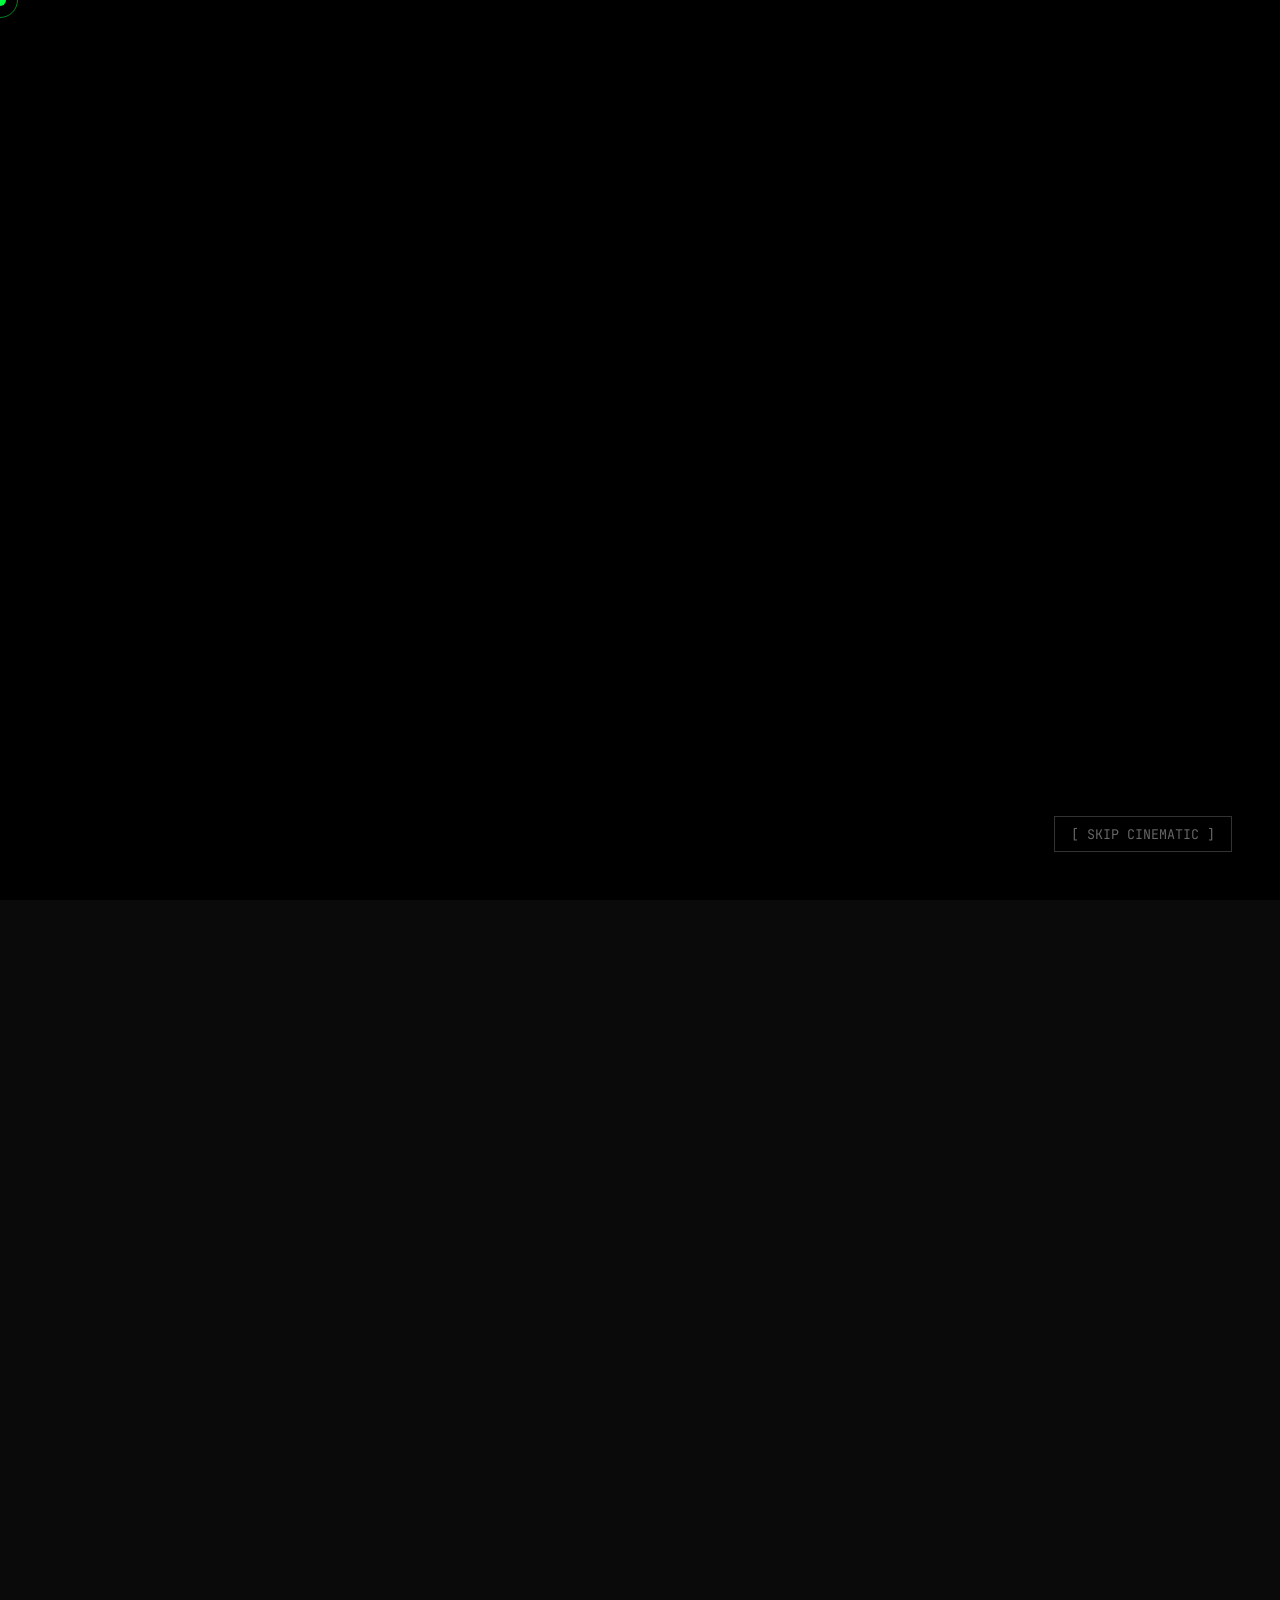
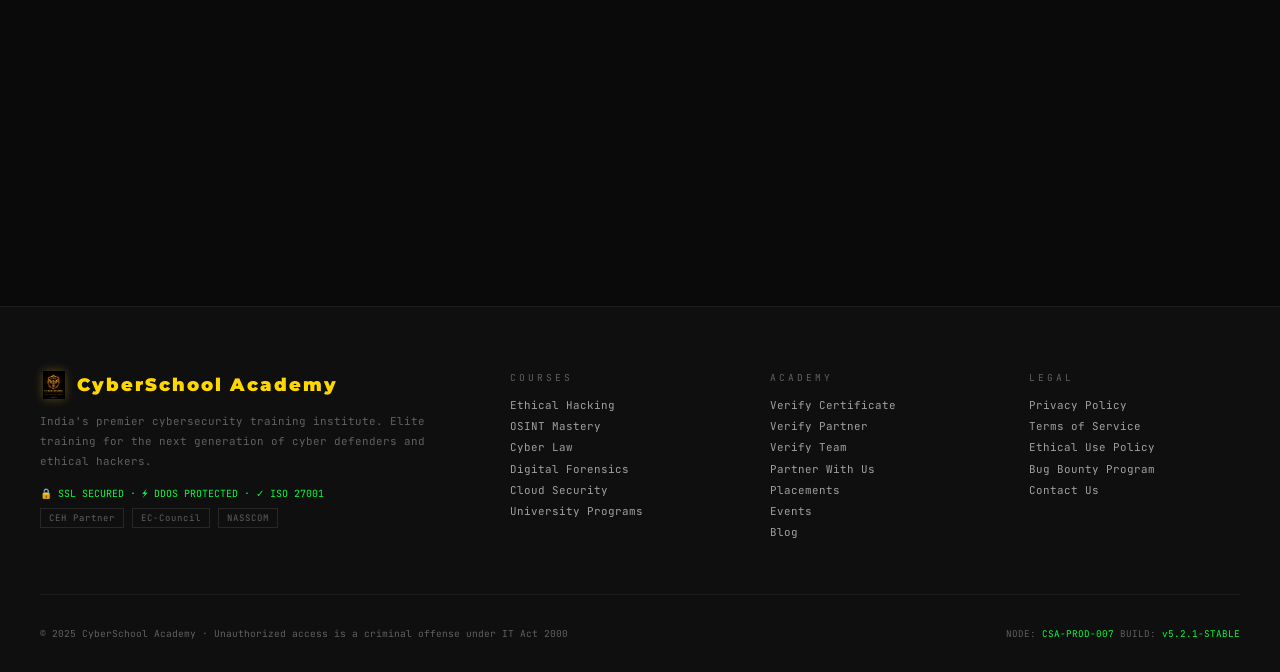
==== commit 94725c52: "updation" ====
--- a/new/index.html
+++ b/new/index.html
@@ -1,775 +1,812 @@
 <!DOCTYPE html>
 <html lang="en">
 <head>
-<meta charset="UTF-8">
-<meta name="viewport" content="width=device-width, initial-scale=1.0">
-<title>CyberSchool Academy — Cybersecurity Training</title>
-<link href="https://fonts.googleapis.com/css2?family=JetBrains+Mono:wght@300;400;500;700&family=Montserrat:wght@300;400;600;700;900&display=swap" rel="stylesheet">
-<link rel="stylesheet" href="styles.css">
+    <meta charset="UTF-8">
+    <meta name="viewport" content="width=device-width, initial-scale=1.0">
+    <title>CyberSchool Academy — Elite Cybersecurity Training</title>
+    <link href="https://fonts.googleapis.com/css2?family=JetBrains+Mono:wght@300;400;500;700&family=Montserrat:wght@300;400;600;700;900&display=swap" rel="stylesheet">
+    <link rel="stylesheet" href="styles.css">
 </head>
 <body>
 
+<!-- CUSTOM CURSOR & TOASTS -->
 <div class="cursor" id="cursor"></div>
 <div class="cursor-ring" id="cursor-ring"></div>
 <div class="toast-container" id="toast-container"></div>
 
-<!-- LOADING -->
-<div class="loading-screen" id="loading-screen">
-  <div style="text-align:center;font-family:var(--font-mono)">
-    <div class="loading-spinner"></div>
-    <div style="color:var(--green);font-size:.72rem;letter-spacing:3px">INITIALIZING...</div>
-  </div>
+<!-- =============================================================================
+     CINEMATIC ENTRY SEQUENCE (Dual-Video Professional Intro)
+     ============================================================================= -->
+<div id="cinematic-intro">
+    <div class="video-seq-wrap">
+        <!-- Video 1: The Hook -->
+        <video id="intro-v1" class="intro-vid active" autoplay muted playsinline preload="auto">
+            <source src="watermark-removed-video.mp4" type="video/mp4">
+        </video>
+        <!-- Video 2: The Transition -->
+        <video id="intro-v2" class="intro-vid" muted playsinline preload="auto">
+            <source src="watermark-removed-video (1).mp4" type="video/mp4">
+        </video>
+        
+        <div class="intro-vignette"></div>
+        
+        <!-- Final Brand Reveal -->
+        <div class="intro-brand" id="intro-brand">
+            <img src="csa1.png" class="intro-brand-logo" alt="CSA Logo">
+            <div class="intro-brand-text">
+                <div class="intro-brand-title">CYBERSCHOOL ACADEMY</div>
+                <div class="intro-brand-rule"><span></span><span>EST. 2020</span><span></span></div>
+                <div class="intro-brand-sub">SECURE TODAY · LEAD TOMORROW</div>
+            </div>
+        </div>
+        <div class="intro-flash" id="intro-flash"></div>
+    </div>
+    <button class="skip-intro-btn" id="skip-intro-btn" onclick="skipIntro()">[ SKIP CINEMATIC ]</button>
 </div>
 
-<!-- CINEMATIC INTRO -->
-<div id="cinematic-intro">
-  <canvas id="intro-canvas"></canvas>
-  <div class="vault-container">
-    <div class="vault-door">
-      <div class="vault-ring"></div>
-      <div class="vault-ring"></div>
-      <div class="vault-ring"></div>
-      
-      <div class="vault-inner">
-  <img src="1778585667221_image.png" class="vault-logo" id="vault-lock" alt="CyberSchool Academy">
-</div>
-    </div>
-    <div class="intro-logo" id="intro-logo">CYBERSCHOOL ACADEMY</div>
-    <div class="intro-sub" id="intro-sub">CYBERSECURITY TRAINING INSTITUTE · EST. 2020</div>
-    <div class="intro-bar"><div class="intro-progress" id="intro-progress"></div></div>
-    <div class="intro-status" id="intro-status">&nbsp;</div>
-  </div>
-  <button class="skip-btn" onclick="skipIntro()">[ SKIP ]</button>
-</div>
-
-<!-- MAIN APP -->
+<!-- =============================================================================
+     MAIN APPLICATION
+     ============================================================================= -->
 <div id="app">
-<button class="theme-toggle" id="theme-toggle-btn" onclick="toggleTheme()">
-  <span class="theme-toggle-icon">🛡️</span> ACADEMY MODE
-</button>
-<!-- NAV -->
-<nav id="main-nav">
-  <!-- Nav -->
-<div class="nav-logo" onclick="navigate('home')">
-  <img src="1778585667221_image.png" class="nav-logo-img" alt="">
-  <div class="nav-logo-text">
-    <span class="nav-logo-title">CyberSchool</span>
-    <span class="nav-logo-tag">ACADEMY</span>
-  </div>
-</div>
-  <div class="nav-links" id="nav-links">
-    <a class="nav-link active" onclick="navigate('home')" data-page="home">HOME</a>
-    <a class="nav-link" onclick="navigate('about')" data-page="about">ABOUT</a>
-    <a class="nav-link" onclick="navigate('courses')" data-page="courses">COURSES</a>
-    <a class="nav-link" onclick="navigate('events')" data-page="events">EVENTS</a>
-    <div class="nav-dropdown">
-      <a class="nav-link">VERIFY ▾</a>
-      <div class="nav-dropdown-menu">
-        <a onclick="navigate('verify-cert')">Certificate Verify</a>
-        <a onclick="navigate('verify-partner')">Partner Verify</a>
-        <a onclick="navigate('verify-team')">Team Verify</a>
-      </div>
-    </div>
-    <a class="nav-link" onclick="navigate('blog')" data-page="blog">BLOG</a>
-    <a class="nav-link" onclick="navigate('jobs')" data-page="jobs">JOBS</a>
-    <a class="nav-link" onclick="navigate('contact')" data-page="contact">CONTACT</a>
-  </div>
-  <div class="nav-actions">
-    <div class="cli-search" id="cli-search">
-      <span class="cli-prompt">$</span>
-      <input class="cli-input" id="cli-input" placeholder="search..." oninput="handleSearch(this.value)" onkeydown="handleSearchKey(event)">
-      <div class="cli-results" id="cli-results"></div>
-    </div>
-    <button class="nav-btn" id="nav-login-btn" onclick="navigate('login')">LOGIN</button>
-    <button class="nav-btn primary" id="nav-register-btn" onclick="navigate('register')">ENROLL</button>
-    <button class="nav-btn hidden" id="nav-dashboard-btn" onclick="goToDashboard()">DASHBOARD</button>
-    <button class="nav-btn hidden" id="nav-logout-btn" onclick="logout()" style="border-color:var(--red);color:var(--red)">LOGOUT</button>
-    <button class="whatsapp-btn" onclick="window.open('https://wa.me/919999999999?text=Hello%20CyberSchool%20Academy','_blank')">💬</button>
-  </div>
-</nav>
-
-<!-- ===================== PAGES ===================== -->
-
-<!-- HOME -->
-<div class="page active" id="page-home">
-  <!-- HERO -->
-  <section id="hero">
-    <canvas id="hero-canvas"></canvas>
-    <div class="hero-content">
-      <div class="hero-badge"><span class="live-dot"></span>LIVE TRAINING ENVIRONMENT — INDIA · 6 CITIES</div>
-      <h1 class="hero-title">
-        <span class="line1">THE</span>
-        <span class="line2 glitch" data-text="CYBERSCHOOL">CYBERSCHOOL</span>
-        <span class="line3">ACADEMY</span>
-      </h1>
-      <p class="hero-desc">Master offensive &amp; defensive security through hands-on labs, real-world scenarios, and mentorship from industry veterans. Join <span class="text-green">12,000+</span> certified professionals.</p>
-      <div class="hero-actions">
-        <a class="btn btn-green" onclick="navigate('courses')">$ EXPLORE COURSES</a>
-        <a class="btn btn-blue" onclick="navigate('register')">ENROLL NOW &gt;&gt;</a>
-        <a class="btn btn-outline" onclick="navigate('verify-cert')">VERIFY CERT</a>
-      </div>
-      <div class="hero-stats">
-        <div class="hero-stat"><span class="hero-stat-num" id="stat-students">0</span><span class="hero-stat-label">Students Trained</span></div>
-        <div class="hero-stat"><span class="hero-stat-num">94%</span><span class="hero-stat-label">Placement Rate</span></div>
-        <div class="hero-stat"><span class="hero-stat-num">48</span><span class="hero-stat-label">Expert Mentors</span></div>
-        <div class="hero-stat"><span class="hero-stat-num">200+</span><span class="hero-stat-label">Partner Companies</span></div>
-      </div>
-    </div>
-    <div class="scroll-indicator"><div class="scroll-line"></div><div class="scroll-label">SCROLL</div></div>
-  </section>
-
-  <!-- CYBER ALERT TICKER -->
-  <div class="alert-ticker">
-    <div class="alert-ticker-label">⚡ CYBER ALERT</div>
-    <div class="alert-ticker-content" id="alert-ticker-content"></div>
-  </div>
-
-  <!-- NEURAL MAP -->
-  <section class="section section-alt">
-    <div class="container">
-      <div class="section-header">
-        <span class="section-tag">// LIVE ACTIVITY FEED</span>
-        <h2 class="section-title">The <span>Neural Map</span></h2>
-        <p class="section-desc">Real-time visualization of academy activity across all nodes.</p>
-      </div>
-      <div id="neural-map-container">
-        <canvas id="neural-canvas"></canvas>
-        <div class="neural-overlay"></div>
-        <div class="neural-feed">
-          <div class="neural-feed-title">// LIVE FEED</div>
-          <div id="neural-events"></div>
-        </div>
-        <div class="neural-coords" id="neural-coords">ROT: 0.00 | NODES: 10 | LATENCY: 4ms</div>
-      </div>
-    </div>
-  </section>
-
-  <!-- UPCOMING EVENTS PREVIEW -->
-  <section class="section">
-    <div class="container">
-      <div class="section-header">
-        <span class="section-tag">// UPCOMING EVENTS</span>
-        <h2 class="section-title">Events & <span>Meetups</span></h2>
-        <p class="section-desc">Workshops, CTF competitions, seminars, and offline meetups.</p>
-      </div>
-      <div id="home-events-grid" class="events-grid"></div>
-      <div style="text-align:center;margin-top:2rem"><button class="btn btn-green" onclick="navigate('events')">VIEW ALL EVENTS →</button></div>
-    </div>
-  </section>
-
-  <!-- COURSES PREVIEW -->
-  <section class="section section-alt">
-    <div class="container">
-      <div class="section-header">
-        <span class="section-tag">// FEATURED COURSES</span>
-        <h2 class="section-title">Training <span>Modules</span></h2>
-      </div>
-      <div class="courses-grid" id="home-courses-grid"></div>
-      <div style="text-align:center;margin-top:2rem"><button class="btn btn-blue" onclick="navigate('courses')">ALL COURSES →</button></div>
-    </div>
-  </section>
-
-  <!-- TESTIMONIALS -->
-  <section class="section">
-    <div class="container">
-      <div class="section-header">
-        <span class="section-tag">// STUDENT REVIEWS</span>
-        <h2 class="section-title">What Our <span>Agents</span> Say</h2>
-      </div>
-      <div class="testimonials-grid" id="testimonials-grid"></div>
-    </div>
-  </section>
-
-  <!-- FAQ -->
-  <section class="section section-alt">
-    <div class="container" style="max-width:800px">
-      <div class="section-header">
-        <span class="section-tag">// FAQ</span>
-        <h2 class="section-title">Frequently Asked <span>Questions</span></h2>
-      </div>
-      <div id="faq-list"></div>
-    </div>
-  </section>
-
-  <!-- OFFLINE UNITS PREVIEW -->
-  <section class="section">
-    <div class="container">
-      <div class="section-header">
-        <span class="section-tag">// PHYSICAL CENTERS</span>
-        <h2 class="section-title">Offline <span>Units</span></h2>
-        <p class="section-desc">6 fully-equipped training centers across India.</p>
-      </div>
-      <div class="offline-grid" id="home-offline-grid"></div>
-    </div>
-  </section>
-</div>
-
-<!-- ABOUT PAGE -->
-<div class="page" id="page-about">
-  <div class="section section-alt">
-    <div class="container">
-      <div class="section-header">
-        <span class="section-tag">// ABOUT US</span>
-        <h2 class="section-title">About <span>CyberSchool</span> Academy</h2>
-      </div>
-      <div class="about-grid">
+
+    <button class="theme-toggle" id="theme-toggle-btn" onclick="toggleTheme()">
+        <span class="theme-toggle-icon">🛡️</span> ACADEMY MODE
+    </button>
+
+    <!-- NAVIGATION -->
+    <nav id="main-nav">
+        <div class="nav-logo" onclick="navigate('home')">
+            <img src="csa1.png" class="nav-logo-img" alt="CyberSchool Academy Logo">
+            <div class="nav-logo-text">
+                <span class="nav-logo-title">CyberSchool</span>
+                <span class="nav-logo-tag">ACADEMY</span>
+            </div>
+        </div>
+        <div class="nav-links" id="nav-links">
+            <a class="nav-link active" onclick="navigate('home')" data-page="home">HOME</a>
+            <a class="nav-link" onclick="navigate('about')" data-page="about">ABOUT</a>
+            <a class="nav-link" onclick="navigate('courses')" data-page="courses">COURSES</a>
+            <a class="nav-link" onclick="navigate('events')" data-page="events">EVENTS</a>
+            <div class="nav-dropdown">
+                <a class="nav-link">VERIFY ▾</a>
+                <div class="nav-dropdown-menu">
+                    <a onclick="navigate('verify-cert')">Certificate Verify</a>
+                    <a onclick="navigate('verify-partner')">Partner Verify</a>
+                    <a onclick="navigate('verify-team')">Team Verify</a>
+                </div>
+            </div>
+            <a class="nav-link" onclick="navigate('blog')" data-page="blog">BLOG</a>
+            <a class="nav-link" onclick="navigate('jobs')" data-page="jobs">JOBS</a>
+            <a class="nav-link" onclick="navigate('contact')" data-page="contact">CONTACT</a>
+            <a class="nav-link" onclick="navigate('collaboration')" data-page="collaboration">COLLAB</a>
+        </div>
+        <div class="nav-actions">
+            <div class="cli-search" id="cli-search">
+                <span class="cli-prompt">$</span>
+                <input class="cli-input" id="cli-input" placeholder="search..." oninput="handleSearch(this.value)" onkeydown="handleSearchKey(event)">
+                <div class="cli-results" id="cli-results"></div>
+            </div>
+            <button class="nav-btn" id="nav-login-btn" onclick="navigate('login')">LOGIN</button>
+            <button class="nav-btn primary" id="nav-register-btn" onclick="navigate('register')">ENROLL</button>
+            <button class="nav-btn hidden" id="nav-dashboard-btn" onclick="goToDashboard()">DASHBOARD</button>
+            <button class="nav-btn hidden" id="nav-logout-btn" onclick="logout()" style="border-color:var(--red);color:var(--red)">LOGOUT</button>
+            <button class="whatsapp-btn" onclick="window.open('https://wa.me/919999999999?text=Hello%20CyberSchool%20Academy','_blank')">💬</button>
+        </div>
+    </nav>
+
+    <!-- PAGES -->
+    <div class="page active" id="page-home">
+        <section id="hero">
+            <canvas id="hero-canvas"></canvas>
+            <div class="hero-content">
+                <div class="hero-badge"><span class="live-dot"></span>LIVE TRAINING ENVIRONMENT — INDIA · 6 CITIES</div>
+                <h1 class="hero-title">
+                    <span class="line1">THE</span>
+                    <span class="line2 glitch" data-text="CYBERSCHOOL">CYBERSCHOOL</span>
+                    <span class="line3">ACADEMY</span>
+                </h1>
+                <p class="hero-desc">Master offensive &amp; defensive security through hands-on labs, real-world scenarios, and mentorship from industry veterans. Join <span class="text-green">12,000+</span> certified professionals.</p>
+                <div class="hero-actions">
+                    <a class="btn btn-green" onclick="navigate('courses')">$ EXPLORE COURSES</a>
+                    <a class="btn btn-blue" onclick="navigate('register')">ENROLL NOW &gt;&gt;</a>
+                    <a class="btn btn-outline" onclick="navigate('verify-cert')">VERIFY CERT</a>
+                </div>
+                <div class="hero-stats">
+                    <div class="hero-stat"><span class="hero-stat-num" id="stat-students">0</span><span class="hero-stat-label">Students Trained</span></div>
+                    <div class="hero-stat"><span class="hero-stat-num">94%</span><span class="hero-stat-label">Placement Rate</span></div>
+                    <div class="hero-stat"><span class="hero-stat-num">48</span><span class="hero-stat-label">Expert Mentors</span></div>
+                    <div class="hero-stat"><span class="hero-stat-num">200+</span><span class="hero-stat-label">Partner Companies</span></div>
+                </div>
+            </div>
+            <div class="scroll-indicator"><div class="scroll-line"></div><div class="scroll-label">SCROLL</div></div>
+        </section>
+
+        <div class="alert-ticker">
+            <div class="alert-ticker-label">⚡ CYBER ALERT</div>
+            <div class="alert-ticker-content" id="alert-ticker-content"></div>
+        </div>
+
+        <section class="section section-alt">
+            <div class="container">
+                <div class="section-header">
+                    <span class="section-tag">// LIVE ACTIVITY FEED</span>
+                    <h2 class="section-title">The <span class="text-green">Neural Map</span></h2>
+                    <p class="section-desc">Real-time visualization of academy activity across all nodes.</p>
+                </div>
+                <div id="neural-map-container">
+                    <canvas id="neural-canvas"></canvas>
+                    <div class="neural-overlay"></div>
+                    <div class="neural-feed">
+                        <div class="neural-feed-title">// LIVE FEED</div>
+                        <div id="neural-events"></div>
+                    </div>
+                    <div class="neural-coords" id="neural-coords">ROT: 0.00 | NODES: 10 | LATENCY: 4ms</div>
+                </div>
+            </div>
+        </section>
+
+        <section class="section">
+            <div class="container">
+                <div class="section-header">
+                    <span class="section-tag">// UPCOMING EVENTS</span>
+                    <h2 class="section-title">Events & <span class="text-green">Meetups</span></h2>
+                    <p class="section-desc">Workshops, CTF competitions, seminars, and offline meetups.</p>
+                </div>
+                <div id="home-events-grid" class="events-grid"></div>
+                <div style="text-align:center;margin-top:2rem"><button class="btn btn-green" onclick="navigate('events')">VIEW ALL EVENTS →</button></div>
+            </div>
+        </section>
+
+        <section class="section section-alt">
+            <div class="container">
+                <div class="section-header">
+                    <span class="section-tag">// FEATURED COURSES</span>
+                    <h2 class="section-title">Training <span class="text-green">Modules</span></h2>
+                </div>
+                <div class="courses-grid" id="home-courses-grid"></div>
+                <div style="text-align:center;margin-top:2rem"><button class="btn btn-blue" onclick="navigate('courses')">ALL COURSES →</button></div>
+            </div>
+        </section>
+
+        <section class="section">
+            <div class="container">
+                <div class="section-header">
+                    <span class="section-tag">// STUDENT REVIEWS</span>
+                    <h2 class="section-title">What Our <span class="text-green">Agents</span> Say</h2>
+                </div>
+                <div class="testimonials-grid" id="testimonials-grid"></div>
+            </div>
+        </section>
+
+        <section class="section section-alt">
+            <div class="container" style="max-width:800px">
+                <div class="section-header">
+                    <span class="section-tag">// FAQ</span>
+                    <h2 class="section-title">Frequently Asked <span class="text-green">Questions</span></h2>
+                </div>
+                <div id="faq-list"></div>
+            </div>
+        </section>
+
+        <section class="section">
+            <div class="container">
+                <div class="section-header">
+                    <span class="section-tag">// PHYSICAL CENTERS</span>
+                    <h2 class="section-title">Offline <span class="text-green">Units</span></h2>
+                    <p class="section-desc">6 fully-equipped training centers across India.</p>
+                </div>
+                <div class="offline-grid" id="home-offline-grid"></div>
+            </div>
+        </section>
+    </div>
+
+    <div class="page" id="page-about">
+        <div class="section section-alt">
+            <div class="container">
+                <div class="section-header">
+                    <span class="section-tag">// ABOUT US</span>
+                    <h2 class="section-title">About <span class="text-green">CyberSchool</span> Academy</h2>
+                </div>
+                <div class="about-grid">
+                    <div>
+                        <p class="about-text">CyberSchool Academy is India's premier institute for cybersecurity education, founded in 2020 by a team of ethical hackers, legal experts, and digital forensics specialists. We operate at the intersection of offensive security, cyber law, and intelligence — producing India's next generation of cyber defenders.</p>
+                        <p class="about-text" style="margin-top:1rem">Our curriculum is designed in collaboration with leading corporations, government bodies, and international certification boards (CEH, OSCP, CISSP). Every course features real-world labs, mentorship, and guaranteed placement support.</p>
+                        <div class="about-stats">
+                            <div class="about-stat"><span class="about-stat-num">2020</span><span class="about-stat-label">Founded</span></div>
+                            <div class="about-stat"><span class="about-stat-num">6</span><span class="about-stat-label">Offline Centers</span></div>
+                            <div class="about-stat"><span class="about-stat-num">48</span><span class="about-stat-label">Expert Faculty</span></div>
+                            <div class="about-stat"><span class="about-stat-num">ISO</span><span class="about-stat-label">27001 Certified</span></div>
+                        </div>
+                    </div>
+                    <div>
+                        <div class="mission-card">
+                            <div class="mission-title">// OUR MISSION</div>
+                            <p style="font-family:var(--font-mono);font-size:.78rem;color:var(--text2);line-height:1.9">To democratize elite cybersecurity education across India, training ethical hackers, digital investigators, and cyber law experts who protect the digital sovereignty of our nation.</p>
+                        </div>
+                        <div class="mission-card" style="margin-top:1rem;border-color:var(--blue)">
+                            <div class="mission-title" style="color:var(--blue)">// OUR VALUES</div>
+                            <div style="font-family:var(--font-mono);font-size:.72rem;color:var(--text2)">
+                                <div style="padding:.3rem 0;border-bottom:1px solid var(--border)">⚡ Ethical Use of Knowledge</div>
+                                <div style="padding:.3rem 0;border-bottom:1px solid var(--border)">🔐 Security-First Mindset</div>
+                                <div style="padding:.3rem 0;border-bottom:1px solid var(--border)">🌐 Continuous Learning</div>
+                                <div style="padding:.3rem 0">🤝 Community & Collaboration</div>
+                            </div>
+                        </div>
+                    </div>
+                </div>
+            </div>
+        </div>
+        <div class="section">
+            <div class="container">
+                <div class="section-header">
+                    <span class="section-tag">// CORE TEAM</span>
+                    <h2 class="section-title">Meet the <span class="text-green">Experts</span></h2>
+                </div>
+                <div class="team-grid" id="team-grid"></div>
+            </div>
+        </div>
+    </div>
+
+    <div class="page" id="page-courses">
+        <div class="section">
+            <div class="container">
+                <div class="section-header">
+                    <span class="section-tag">// TRAINING MODULES</span>
+                    <h2 class="section-title">Academy <span class="text-green">Departments</span></h2>
+                    <p class="section-desc">Choose your specialization. All courses include hands-on labs and verified certificate.</p>
+                </div>
+                <div class="dept-tabs" id="dept-tabs">
+                    <div class="dept-tab active" onclick="filterDept(this,'all')">ALL MODULES</div>
+                    <div class="dept-tab" onclick="filterDept(this,'ethical')">ETHICAL HACKING</div>
+                    <div class="dept-tab" onclick="filterDept(this,'osint')">OSINT</div>
+                    <div class="dept-tab" onclick="filterDept(this,'law')">CYBER LAW</div>
+                    <div class="dept-tab" onclick="filterDept(this,'forensics')">FORENSICS</div>
+                    <div class="dept-tab" onclick="filterDept(this,'cloud')">CLOUD SEC</div>
+                    <div class="dept-tab" onclick="filterDept(this,'university')">UNIVERSITY</div>
+                    <div class="dept-tab" onclick="filterDept(this,'college')">COLLEGE</div>
+                </div>
+                <div class="courses-grid" id="courses-grid"></div>
+            </div>
+        </div>
+        <div class="section section-alt">
+            <div class="container">
+                <div class="section-header">
+                    <span class="section-tag">// OFFLINE UNIT DEPARTMENTS</span>
+                    <h2 class="section-title">Physical <span class="text-green">Training Centers</span></h2>
+                    <p class="section-desc">Fully equipped centers with labs, hardware rigs, and certified instructors.</p>
+                </div>
+                <div class="offline-grid" id="offline-grid"></div>
+            </div>
+        </div>
+    </div>
+
+    <div class="page" id="page-events">
+        <div class="section">
+            <div class="container">
+                <div class="section-header">
+                    <span class="section-tag">// LIVE EVENTS</span>
+                    <h2 class="section-title">Events & <span class="text-green">CTFs</span></h2>
+                    <p class="section-desc">Workshops, CTF competitions, seminars, and offline meetups across India.</p>
+                </div>
+                <div class="events-filter-tabs">
+                    <div class="dept-tab active" onclick="filterEvents(this,'all')">ALL</div>
+                    <div class="dept-tab" onclick="filterEvents(this,'workshop')">WORKSHOPS</div>
+                    <div class="dept-tab" onclick="filterEvents(this,'ctf')">CTF</div>
+                    <div class="dept-tab" onclick="filterEvents(this,'seminar')">SEMINARS</div>
+                    <div class="dept-tab" onclick="filterEvents(this,'meetup')">MEETUPS</div>
+                    <div class="dept-tab" onclick="filterEvents(this,'webinar')">WEBINARS</div>
+                </div>
+                <div id="events-grid" class="events-grid"></div>
+                <div class="section-header" style="margin-top:4rem">
+                    <span class="section-tag">// PAST EVENTS</span>
+                    <h2 class="section-title">Event <span class="text-green">Gallery</span></h2>
+                </div>
+                <div class="gallery-grid" id="gallery-grid"></div>
+            </div>
+        </div>
+    </div>
+
+    <div class="page" id="page-verify-cert">
+        <div class="section section-alt">
+            <div class="container" style="max-width:800px">
+                <div class="section-header">
+                    <span class="section-tag">// CERTIFICATE VERIFICATION ENGINE v2.1</span>
+                    <h2 class="section-title">Verify <span class="text-green">Certificate</span></h2>
+                    <p class="section-desc">Enter a unique certificate ID or scan QR code to verify authenticity.</p>
+                </div>
+                <div class="verify-box">
+                    <div class="verify-input-group">
+                        <input class="verify-input" id="cert-verify-input" placeholder="Enter Certificate ID (e.g. CSA-2024-001337)" onkeydown="if(event.key==='Enter')verifyCertificate()">
+                        <button class="verify-btn" onclick="verifyCertificate()">⚡ VERIFY</button>
+                    </div>
+                    <div class="qr-scan-area" onclick="showToast('QR scanning requires camera — use ID input for demo','info')">
+                        <div style="font-size:2rem">📷</div>
+                        <div style="font-family:var(--font-mono);font-size:.68rem;color:var(--text3);margin-top:.5rem">Click to Scan QR Code</div>
+                    </div>
+                    <div id="cert-verify-result" class="verify-result"></div>
+                    <div style="margin-top:1.5rem;padding-top:1.5rem;border-top:1px solid var(--border)">
+                        <div style="font-family:var(--font-mono);font-size:.62rem;color:var(--text3);letter-spacing:2px;margin-bottom:.75rem">// DEMO IDs — CLICK TO TEST</div>
+                        <div style="display:flex;gap:.4rem;flex-wrap:wrap" id="cert-demo-ids"></div>
+                    </div>
+                </div>
+            </div>
+        </div>
+    </div>
+
+    <div class="page" id="page-verify-partner">
+        <div class="section section-alt">
+            <div class="container" style="max-width:800px">
+                <div class="section-header">
+                    <span class="section-tag">// PARTNER VERIFICATION SYSTEM</span>
+                    <h2 class="section-title">Verify <span class="text-green">Partner</span></h2>
+                </div>
+                <div class="verify-box">
+                    <div class="verify-input-group">
+                        <input class="verify-input" id="partner-verify-input" placeholder="Enter Partner ID (e.g. CSA-PART-CYB)">
+                        <button class="verify-btn" onclick="verifyPartner()">⚡ VERIFY</button>
+                    </div>
+                    <div id="partner-verify-result" class="verify-result"></div>
+                    <div style="margin-top:1.5rem;padding-top:1.5rem;border-top:1px solid var(--border)">
+                        <div style="font-family:var(--font-mono);font-size:.62rem;color:var(--text3);margin-bottom:.75rem">// DEMO: CSA-PART-CYB | CSA-PART-TCS | CSA-PART-FAKE</div>
+                        <div style="display:flex;gap:.4rem;flex-wrap:wrap">
+                            <button class="demo-id-btn" onclick="document.getElementById('partner-verify-input').value='CSA-PART-CYB';verifyPartner()">CSA-PART-CYB</button>
+                            <button class="demo-id-btn" onclick="document.getElementById('partner-verify-input').value='CSA-PART-TCS';verifyPartner()">CSA-PART-TCS</button>
+                            <button class="demo-id-btn" onclick="document.getElementById('partner-verify-input').value='CSA-PART-FAKE';verifyPartner()">CSA-PART-FAKE</button>
+                        </div>
+                    </div>
+                </div>
+            </div>
+        </div>
+    </div>
+
+    <div class="page" id="page-verify-team">
+        <div class="section section-alt">
+            <div class="container" style="max-width:900px">
+                <div class="section-header">
+                    <span class="section-tag">// TEAM MEMBER VERIFICATION</span>
+                    <h2 class="section-title">Verify <span class="text-green">Team Member</span></h2>
+                </div>
+                <div class="verify-box" style="margin-bottom:2rem">
+                    <div class="verify-input-group">
+                        <input class="verify-input" id="team-verify-input" placeholder="Enter Team ID (e.g. CSA-TEAM-001)">
+                        <button class="verify-btn" onclick="verifyTeamMember()">⚡ VERIFY</button>
+                    </div>
+                    <div id="team-verify-result" class="verify-result"></div>
+                </div>
+                <div class="section-header" style="margin-bottom:2rem">
+                    <span class="section-tag">// ALL VERIFIED TEAM MEMBERS</span>
+                </div>
+                <div class="team-verify-grid" id="team-verify-grid"></div>
+            </div>
+        </div>
+    </div>
+
+    <div class="page" id="page-collaboration">
+        <div class="section">
+            <div class="container">
+                <div class="section-header">
+                    <span class="section-tag">// B2B COLLABORATION PORTAL</span>
+                    <h2 class="section-title">Partner <span class="text-green">With Us</span></h2>
+                    <p class="section-desc">Submit collaboration proposals for universities, corporations, and strategic partnerships.</p>
+                </div>
+                <div class="b2b-grid">
+                    <div class="b2b-card">
+                        <div class="b2b-card-title">Submit Proposal</div>
+                        <div class="b2b-card-sub">// ENCRYPTED — SSL/TLS 1.3</div>
+                        <div class="form-group"><label class="form-label">Organization Type</label>
+                            <select class="form-select" id="org-type">
+                                <option value="">Select type...</option>
+                                <option>University / College</option><option>Corporate Partner</option>
+                                <option>Government Entity</option><option>NGO / Non-Profit</option><option>Startup Accelerator</option>
+                            </select>
+                        </div>
+                        <div class="form-group"><label class="form-label">Organization Name</label><input class="form-input" id="org-name" placeholder="e.g. IIT Bombay Cyber Lab"></div>
+                        <div class="form-group"><label class="form-label">Contact Person</label><input class="form-input" id="org-contact" placeholder="Full name"></div>
+                        <div class="form-group"><label class="form-label">Contact Email</label><input class="form-input" id="org-email" type="email" placeholder="contact@organization.ac.in"></div>
+                        <div class="form-group"><label class="form-label">Contact Phone</label><input class="form-input" id="org-phone" placeholder="+91 XXXXX XXXXX"></div>
+                        <div class="form-group"><label class="form-label">Purpose of Collaboration</label>
+                            <select class="form-select" id="org-purpose">
+                                <option value="">Select purpose...</option>
+                                <option>Curriculum Partnership</option><option>Corporate Training</option>
+                                <option>Placement Partnership</option><option>Research Collaboration</option><option>Event Co-hosting</option>
+                            </select>
+                        </div>
+                        <div class="form-group"><label class="form-label">Proposal Details</label>
+                            <textarea class="form-textarea" id="org-proposal" placeholder="Describe scope, objectives, expected outcomes..."></textarea>
+                        </div>
+                        <div class="form-group">
+                            <label class="form-label">Attach Document (PDF/DOCX)</label>
+                            <div class="file-drop" id="file-drop" ondragover="handleDragOver(event)" ondrop="handleDrop(event)" onclick="document.getElementById('file-input').click()">
+                                <div class="file-drop-icon">📎</div>
+                                <div class="file-drop-label">Drag &amp; drop or click to upload</div>
+                                <div id="file-name" style="font-family:var(--font-mono);font-size:.62rem;color:var(--green);margin-top:.4rem"></div>
+                            </div>
+                            <input type="file" id="file-input" style="display:none" accept=".pdf,.docx,.doc" onchange="handleFileSelect(this)">
+                        </div>
+                        <button class="submit-btn" onclick="submitProposal()">⟶ SUBMIT PROPOSAL</button>
+                    </div>
+                    <div class="b2b-card">
+                        <div class="b2b-card-title">Proposal Tracker</div>
+                        <div class="b2b-card-sub">// REAL-TIME STATUS</div>
+                        <div id="proposal-list"></div>
+                        <div style="margin-top:2rem;padding-top:1.5rem;border-top:1px solid var(--border)">
+                            <div class="b2b-card-title" style="font-size:.9rem;margin-bottom:1rem">Active Partners</div>
+                            <div id="active-partners-list"></div>
+                        </div>
+                    </div>
+                </div>
+            </div>
+        </div>
+    </div>
+
+    <div class="page" id="page-blog">
+        <div class="section">
+            <div class="container">
+                <div class="section-header">
+                    <span class="section-tag">// CYBER NEWS & BLOG</span>
+                    <h2 class="section-title">Cyber <span class="text-green">Intelligence</span> Feed</h2>
+                    <p class="section-desc">Latest cybersecurity news, alerts, and expert insights.</p>
+                </div>
+                <div class="blog-grid" id="blog-grid"></div>
+            </div>
+        </div>
+    </div>
+
+    <div class="page" id="page-jobs">
+        <div class="section">
+            <div class="container">
+                <div class="section-header">
+                    <span class="section-tag">// CAREER & PLACEMENT HUB</span>
+                    <h2 class="section-title">Jobs & <span class="text-green">Placements</span></h2>
+                    <p class="section-desc">Direct pathways to partner corporations, internships, and academic institutions.</p>
+                </div>
+                <div style="display:flex;gap:2rem;flex-wrap:wrap">
+                    <div style="flex:2;min-width:300px">
+                        <div class="subsection-tag">// JOB BOARD</div>
+                        <div id="jobs-list"></div>
+                        <div class="subsection-tag" style="margin-top:2rem">// INTERNSHIP OPPORTUNITIES</div>
+                        <div id="internship-list"></div>
+                    </div>
+                    <div style="flex:1;min-width:260px">
+                        <div class="subsection-tag">// PLACEMENT COMPANIES</div>
+                        <div id="placement-companies"></div>
+                        <div class="subsection-tag" style="margin-top:2rem">// UNIVERSITY PATHWAYS</div>
+                        <div id="uni-partners"></div>
+                    </div>
+                </div>
+            </div>
+        </div>
+    </div>
+
+    <div class="page" id="page-contact">
+        <div class="section section-alt">
+            <div class="container">
+                <div class="section-header">
+                    <span class="section-tag">// CONTACT US</span>
+                    <h2 class="section-title">Get in <span class="text-green">Touch</span></h2>
+                </div>
+                <div class="contact-grid">
+                    <div>
+                        <div class="contact-info-item">📍 <span>Level 8, Cyber Tower, BKC, Mumbai 400051</span></div>
+                        <div class="contact-info-item">📧 <span>info@cyberschool.ac</span></div>
+                        <div class="contact-info-item">📱 <span>+91 99999 99999</span></div>
+                        <div class="contact-info-item">🕒 <span>Mon–Sat, 9AM–7PM IST</span></div>
+                        <div class="map-placeholder" onclick="showToast('Google Maps integration — add API key','info')">
+                            <div style="font-family:var(--font-mono);font-size:.72rem;color:var(--text3)">📍 Google Map — Mumbai HQ</div>
+                            <div style="font-family:var(--font-mono);font-size:.6rem;color:var(--text3);margin-top:.3rem">Click to open in Maps</div>
+                        </div>
+                    </div>
+                    <div>
+                        <div class="form-group"><label class="form-label">Full Name</label><input class="form-input" id="contact-name" placeholder="Your name"></div>
+                        <div class="form-group"><label class="form-label">Email</label><input class="form-input" id="contact-email" type="email" placeholder="you@domain.com"></div>
+                        <div class="form-group"><label class="form-label">Subject</label>
+                            <select class="form-select" id="contact-subject">
+                                <option>Course Inquiry</option><option>Partnership</option><option>Technical Support</option>
+                                <option>Certificate Issue</option><option>Other</option>
+                            </select>
+                        </div>
+                        <div class="form-group"><label class="form-label">Message</label><textarea class="form-textarea" id="contact-msg" placeholder="Your message..."></textarea></div>
+                        <button class="submit-btn" onclick="submitContact()">⟶ SEND MESSAGE</button>
+                    </div>
+                </div>
+            </div>
+        </div>
+    </div>
+
+    <div class="page" id="page-login">
+        <div class="auth-page">
+            <canvas style="position:absolute;inset:0;width:100%;height:100%" id="login-canvas"></canvas>
+            <div class="auth-card" data-title="// SECURE ACCESS PORTAL">
+                <div class="auth-logo">
+                    <img src="csa1.png" class="auth-logo-img" alt="Logo">
+                    <div class="auth-logo-text">CYBERSCHOOL ACADEMY</div>
+                </div>
+                <div class="auth-title">Access Terminal</div>
+                <div class="auth-sub">// AUTHENTICATE TO CONTINUE</div>
+                <div class="form-group"><label class="form-label">Email</label><input class="form-input" id="login-email" type="email" placeholder="agent@cyberschool.ac"></div>
+                <div class="form-group"><label class="form-label">Password</label><input class="form-input" id="login-pass" type="password" placeholder="••••••••••"></div>
+                <button class="submit-btn" onclick="handleLogin()">⟶ AUTHENTICATE</button>
+                <div class="auth-divider"><div class="auth-divider-line"></div><div class="auth-divider-text">OR</div><div class="auth-divider-line"></div></div>
+                <button class="submit-btn" style="background:#00d4ff08;border-color:var(--blue);color:var(--blue)" onclick="showToast('OAuth integration coming soon','info')">⟶ SIGN IN WITH GOOGLE</button>
+                <div class="auth-footer">No account? <a onclick="navigate('register')">Enroll Now →</a></div>
+                <div class="demo-creds">
+                    <div class="demo-cred-row" onclick="fillCred('admin@cyberschool.ac','admin123')">⚡ ADMIN: admin@cyberschool.ac / admin123</div>
+                    <div class="demo-cred-row" onclick="fillCred('student@cyberschool.ac','student123')">◈ STUDENT: student@cyberschool.ac / student123</div>
+                </div>
+            </div>
+        </div>
+    </div>
+
+    <div class="page" id="page-register">
+        <div class="auth-page">
+            <canvas style="position:absolute;inset:0;width:100%;height:100%" id="register-canvas"></canvas>
+            <div class="auth-card" data-title="// NEW AGENT ENROLLMENT" style="max-width:520px">
+                <div class="auth-logo"><div class="auth-logo-text">CSA</div><div class="auth-logo-sub">CYBERSCHOOL ACADEMY</div></div>
+                <div class="auth-title">Enroll as Agent</div>
+                <div class="auth-sub">// CREATE YOUR SECURE IDENTITY</div>
+                <div class="grid-2">
+                    <div class="form-group"><label class="form-label">First Name</label><input class="form-input" id="reg-fname" placeholder="John"></div>
+                    <div class="form-group"><label class="form-label">Last Name</label><input class="form-input" id="reg-lname" placeholder="Doe"></div>
+                </div>
+                <div class="form-group"><label class="form-label">Email Address</label><input class="form-input" id="reg-email" type="email" placeholder="agent@domain.com"></div>
+                <div class="form-group"><label class="form-label">Phone Number</label><input class="form-input" id="reg-phone" placeholder="+91 XXXXX XXXXX"></div>
+                <div class="form-group"><label class="form-label">Choose Track</label>
+                    <select class="form-select" id="reg-track">
+                        <option value="">Select specialization...</option>
+                        <option>Ethical Hacking</option><option>OSINT Analyst</option><option>Cyber Law</option>
+                        <option>Digital Forensics</option><option>Cloud Security</option><option>Red Team Operations</option>
+                    </select>
+                </div>
+                <div class="form-group">
+                    <label class="form-label">Create Password</label>
+                    <input class="form-input" id="reg-pass" type="password" placeholder="Min 8 characters" oninput="checkPassStrength(this.value)">
+                    <div class="pass-strength"><div class="pass-strength-fill" id="pass-fill"></div></div>
+                    <div class="pass-label" id="pass-label">Enter password to check strength</div>
+                </div>
+                <div class="form-group"><label class="form-label">Confirm Password</label><input class="form-input" id="reg-pass2" type="password" placeholder="Repeat password"></div>
+                <div style="margin-bottom:.9rem"><label style="display:flex;align-items:flex-start;gap:.5rem;cursor:none;font-family:var(--font-mono);font-size:.65rem;color:var(--text3);line-height:1.5"><input type="checkbox" id="reg-agree" style="accent-color:var(--green);margin-top:2px">I agree to the Terms, Privacy Policy, and Ethical Use Agreement</label></div>
+                <button class="submit-btn" onclick="handleRegister()">⟶ CREATE SECURE ACCOUNT</button>
+                <div class="auth-footer">Already enrolled? <a onclick="navigate('login')">Login →</a></div>
+            </div>
+        </div>
+    </div>
+
+    <!-- STUDENT DASHBOARD -->
+    <div class="page" id="page-student-dashboard">
+        <div class="dashboard-layout">
+            <div class="sidebar">
+                <div class="sidebar-user">
+                    <div class="user-avatar-lg" id="student-avatar-lg">S</div>
+                    <div id="student-sidebar-name" style="font-family:var(--font-head);font-size:.9rem;color:var(--text1);margin-top:.5rem">Student</div>
+                    <div style="font-family:var(--font-mono);font-size:.58rem;color:var(--text3);letter-spacing:2px">STUDENT AGENT</div>
+                </div>
+                <div class="sidebar-section">
+                    <div class="sidebar-label">NAVIGATION</div>
+                    <div class="sidebar-item active" onclick="showStudentPanel('overview',this)">⬡ Overview</div>
+                    <div class="sidebar-item" onclick="showStudentPanel('courses',this)">◈ My Courses</div>
+                    <div class="sidebar-item" onclick="showStudentPanel('assignments',this)">◉ Assignments</div>
+                    <div class="sidebar-item" onclick="showStudentPanel('certificates',this)">◆ Certificates</div>
+                    <div class="sidebar-item" onclick="showStudentPanel('liveclass',this)">📡 Live Classes</div>
+                    <div class="sidebar-item" onclick="showStudentPanel('payments',this)">💳 Payments</div>
+                    <div class="sidebar-item" onclick="showStudentPanel('profile',this)">◎ My Profile</div>
+                </div>
+            </div>
+            <div class="dashboard-main">
+                <div id="student-panels"></div>
+            </div>
+        </div>
+    </div>
+
+    <!-- ADMIN DASHBOARD -->
+    <div class="page" id="page-admin-dashboard">
+        <div class="dashboard-layout">
+            <div class="sidebar">
+                <div class="sidebar-user">
+                    <div class="user-avatar-lg" id="admin-avatar-lg" style="background:#ff336622;border-color:var(--red);color:var(--red)">A</div>
+                    <div style="font-family:var(--font-head);font-size:.9rem;color:var(--text1);margin-top:.5rem" id="admin-sidebar-name">Admin</div>
+                    <div class="admin-badge">⚡ GOD MODE</div>
+                </div>
+                <div class="sidebar-section">
+                    <div class="sidebar-label">ADMIN PANEL</div>
+                    <div class="sidebar-item active" onclick="showAdminPanel('overview',this)">⬡ Dashboard</div>
+                    <div class="sidebar-item" onclick="showAdminPanel('courses',this)">◈ Manage Courses</div>
+                    <div class="sidebar-item" onclick="showAdminPanel('events',this)">📅 Manage Events</div>
+                    <div class="sidebar-item" onclick="showAdminPanel('team',this)">👥 Team Members</div>
+                    <div class="sidebar-item" onclick="showAdminPanel('partners',this)">🤝 Partners</div>
+                    <div class="sidebar-item" onclick="showAdminPanel('certgen',this)">⬟ Cert Generator</div>
+                    <div class="sidebar-item" onclick="showAdminPanel('students',this)">◎ Student DB</div>
+                    <div class="sidebar-item" onclick="showAdminPanel('proposals',this)">📋 Proposals</div>
+                    <div class="sidebar-item" onclick="showAdminPanel('payments',this)">💳 Payments</div>
+                    <div class="sidebar-item" onclick="showAdminPanel('inquiries',this)">📩 Inquiries</div>
+                    <div class="sidebar-item" onclick="showAdminPanel('analytics',this)">📊 Analytics</div>
+                    <div class="sidebar-item" onclick="showAdminPanel('logs',this)">≡ Activity Logs</div>
+                    <div class="sidebar-item" onclick="showAdminPanel('content',this)">✏ Content Editor</div>
+                    <div class="sidebar-item" onclick="showAdminPanel('notifications',this)">🔔 Notifications</div>
+                </div>
+            </div>
+            <div class="dashboard-main">
+                <div id="admin-panels"></div>
+            </div>
+        </div>
+    </div>
+
+    <!-- =============================================================================
+         ADMIN CRUD MODALS (Enhanced with backdrop & ESC support)
+         ============================================================================= -->
+    
+    <!-- COURSE MODAL -->
+    <div class="modal-overlay" id="modal-course">
+        <div class="modal-box">
+            <button class="modal-close" onclick="closeModal('modal-course')">✕</button>
+            <div class="modal-header-text" id="course-modal-title">Course Management</div>
+            <div class="form-group"><label class="form-label">Course Title</label><input class="form-input" id="m-course-title"></div>
+            <div class="form-group"><label class="form-label">Department</label>
+                <select class="form-select" id="m-course-dept">
+                    <option value="ethical">Ethical Hacking</option>
+                    <option value="osint">OSINT</option>
+                    <option value="law">Cyber Law</option>
+                    <option value="forensics">Forensics</option>
+                </select>
+            </div>
+            <div class="form-group"><label class="form-label">Price</label><input class="form-input" id="m-course-price"></div>
+            <div class="form-group"><label class="form-label">Description</label><textarea class="form-textarea" id="m-course-desc"></textarea></div>
+            <button class="submit-btn" onclick="saveCourse()">⟶ SAVE COURSE</button>
+        </div>
+    </div>
+
+    <!-- EVENT MODAL -->
+    <div class="modal-overlay" id="modal-event">
+        <div class="modal-box">
+            <button class="modal-close" onclick="closeModal('modal-event')">✕</button>
+            <div class="modal-header-text">Event Management</div>
+            <div class="form-group"><label class="form-label">Event Name</label><input class="form-input" id="m-event-title"></div>
+            <div class="form-group"><label class="form-label">Date</label><input class="form-input" id="m-event-date" type="date"></div>
+            <div class="form-group"><label class="form-label">Type</label>
+                <select class="form-select" id="m-event-type">
+                    <option value="ctf">CTF</option>
+                    <option value="workshop">Workshop</option>
+                    <option value="seminar">Seminar</option>
+                </select>
+            </div>
+            <button class="submit-btn" onclick="saveEvent()">⟶ SAVE EVENT</button>
+        </div>
+    </div>
+
+    <!-- TEAM MODAL -->
+    <div class="modal-overlay" id="modal-team">
+        <div class="modal-box">
+            <button class="modal-close" onclick="closeModal('modal-team')">✕</button>
+            <div class="modal-header-text">Team Management</div>
+            <div class="form-group"><label class="form-label">Full Name</label><input class="form-input" id="m-team-name"></div>
+            <div class="form-group"><label class="form-label">Role</label><input class="form-input" id="m-team-role"></div>
+            <div class="form-group"><label class="form-label">Clearance</label>
+                <select class="form-select" id="m-team-clearance">
+                    <option value="ADMIN">ADMIN</option>
+                    <option value="INSTRUCTOR">INSTRUCTOR</option>
+                    <option value="CORE">CORE</option>
+                </select>
+            </div>
+            <button class="submit-btn" onclick="saveTeam()">⟶ SAVE MEMBER</button>
+        </div>
+    </div>
+
+    <!-- DELETE CONFIRMATION MODAL -->
+    <div class="modal-overlay" id="modal-delete">
+        <div class="modal-box" style="max-width: 400px; text-align: center;">
+            <div class="modal-header-text" style="color: var(--red);">WARNING: PERMANENT DELETE</div>
+            <p class="about-text" style="margin: 1.5rem 0;">Are you sure you want to purge this record from the database? This action cannot be undone.</p>
+            <div style="display: flex; gap: 1rem; justify-content: center;">
+                <button class="btn btn-outline" style="flex:1" onclick="closeModal('modal-delete')">CANCEL</button>
+                <button class="btn btn-red" style="flex:1" id="confirm-delete-btn">PURGE</button>
+            </div>
+        </div>
+    </div>
+
+    <!-- EVENT REGISTRATION MODAL -->
+    <div class="modal-overlay" id="event-modal">
+        <div class="modal-box" style="max-width:480px">
+            <div class="modal-close" onclick="closeModal('event-modal')">✕</div>
+            <div style="font-family:var(--font-head);font-weight:700;font-size:1.15rem;margin-bottom:.3rem" id="event-modal-title">Register for Event</div>
+            <div style="font-family:var(--font-mono);font-size:.65rem;color:var(--text3);margin-bottom:1.2rem" id="event-modal-meta"></div>
+            <div class="form-group"><label class="form-label">Full Name</label><input class="form-input" id="ev-name" placeholder="Your full name"></div>
+            <div class="form-group"><label class="form-label">Email</label><input class="form-input" id="ev-email" type="email" placeholder="you@domain.com"></div>
+            <div class="form-group"><label class="form-label">Phone (for WhatsApp)</label><input class="form-input" id="ev-phone" placeholder="+91 XXXXX XXXXX"></div>
+            <div class="form-group"><label class="form-label">Mode of Attendance</label>
+                <select class="form-select" id="ev-mode"><option value="online">Online</option><option value="offline">Offline (Physical)</option></select>
+            </div>
+            <button class="submit-btn" onclick="registerEvent()">⟶ CONFIRM REGISTRATION</button>
+        </div>
+    </div>
+
+    <!-- COURSE ENROLL MODAL -->
+    <div class="modal-overlay" id="course-modal">
+        <div class="modal-box">
+            <div class="modal-close" onclick="closeModal('course-modal')">✕</div>
+            <div style="font-family:var(--font-head);font-weight:700;font-size:1.1rem;margin-bottom:.3rem" id="course-modal-title"></div>
+            <div style="font-family:var(--font-mono);font-size:.65rem;color:var(--text3);margin-bottom:1rem" id="course-modal-meta"></div>
+            <div class="form-group"><label class="form-label">Full Name</label><input class="form-input" id="enroll-name" placeholder="Your name"></div>
+            <div class="form-group"><label class="form-label">Email</label><input class="form-input" id="enroll-email" type="email" placeholder="you@domain.com"></div>
+            <div class="form-group"><label class="form-label">Phone</label><input class="form-input" id="enroll-phone" placeholder="+91 XXXXX XXXXX"></div>
+            <div class="form-group"><label class="form-label">Payment Mode</label>
+                <select class="form-select" id="enroll-payment">
+                    <option>UPI</option><option>Credit/Debit Card</option><option>Net Banking</option><option>EMI</option>
+                </select>
+            </div>
+            <button class="submit-btn" onclick="completeEnroll()">⟶ CONFIRM ENROLLMENT</button>
+        </div>
+    </div>
+
+    <!-- 2FA MODAL -->
+    <div class="modal-overlay" id="twofa-modal">
+        <div class="modal-box">
+            <div style="font-family:var(--font-head);font-weight:700;font-size:1.15rem;margin-bottom:.4rem">Two-Factor Authentication</div>
+            <p style="font-family:var(--font-mono);font-size:.7rem;color:var(--text2);margin-bottom:.5rem">Enter the 6-digit OTP sent to your device.</p>
+            <div class="otp-inputs" id="otp-inputs">
+                <input class="otp-input" maxlength="1" oninput="otpInput(this,0)" onkeydown="otpKey(event,0)">
+                <input class="otp-input" maxlength="1" oninput="otpInput(this,1)" onkeydown="otpKey(event,1)">
+                <input class="otp-input" maxlength="1" oninput="otpInput(this,2)" onkeydown="otpKey(event,2)">
+                <input class="otp-input" maxlength="1" oninput="otpInput(this,3)" onkeydown="otpKey(event,3)">
+                <input class="otp-input" maxlength="1" oninput="otpInput(this,4)" onkeydown="otpKey(event,4)">
+                <input class="otp-input" maxlength="1" oninput="otpInput(this,5)" onkeydown="otpKey(event,5)">
+            </div>
+            <div class="otp-hint-box" id="otp-hint"></div>
+            <button class="submit-btn" onclick="verify2FA()">VERIFY &amp; LOGIN →</button>
+            <button class="submit-btn" style="background:transparent;border-color:var(--border2);color:var(--text3);margin-top:.4rem" onclick="closeModal('twofa-modal')">CANCEL</button>
+        </div>
+    </div>
+
+</div> <!-- end app -->
+
+<footer id="main-footer">
+    <div class="footer-grid">
         <div>
-          <p class="about-text">CyberSchool Academy is India's premier institute for cybersecurity education, founded in 2020 by a team of ethical hackers, legal experts, and digital forensics specialists. We operate at the intersection of offensive security, cyber law, and intelligence — producing India's next generation of cyber defenders.</p>
-          <p class="about-text" style="margin-top:1rem">Our curriculum is designed in collaboration with leading corporations, government bodies, and international certification boards (CEH, OSCP, CISSP). Every course features real-world labs, mentorship, and guaranteed placement support.</p>
-          <div class="about-stats">
-            <div class="about-stat"><span class="about-stat-num">2020</span><span class="about-stat-label">Founded</span></div>
-            <div class="about-stat"><span class="about-stat-num">6</span><span class="about-stat-label">Offline Centers</span></div>
-            <div class="about-stat"><span class="about-stat-num">48</span><span class="about-stat-label">Expert Faculty</span></div>
-            <div class="about-stat"><span class="about-stat-num">ISO</span><span class="about-stat-label">27001 Certified</span></div>
-          </div>
+            <div class="footer-logo">
+                <img src="csa1.png" class="footer-logo-img" alt="CSA Logo"> CyberSchool Academy
+            </div>
+            <p>India's premier cybersecurity training institute. Elite training for the next generation of cyber defenders and ethical hackers.</p>
+            <div style="margin-top:1rem;font-family:var(--font-mono);font-size:.62rem;color:var(--green)">🔒 SSL SECURED · ⚡ DDOS PROTECTED · ✓ ISO 27001</div>
+            <div style="margin-top:.5rem;display:flex;gap:.5rem;flex-wrap:wrap">
+                <span class="footer-badge">CEH Partner</span>
+                <span class="footer-badge">EC-Council</span>
+                <span class="footer-badge">NASSCOM</span>
+            </div>
         </div>
         <div>
-          <div class="mission-card">
-            <div class="mission-title">// OUR MISSION</div>
-            <p style="font-family:var(--font-mono);font-size:.78rem;color:var(--text2);line-height:1.9">To democratize elite cybersecurity education across India, training ethical hackers, digital investigators, and cyber law experts who protect the digital sovereignty of our nation.</p>
-          </div>
-          <div class="mission-card" style="margin-top:1rem;border-color:var(--blue)">
-            <div class="mission-title" style="color:var(--blue)">// OUR VALUES</div>
-            <div style="font-family:var(--font-mono);font-size:.72rem;color:var(--text2)">
-              <div style="padding:.3rem 0;border-bottom:1px solid var(--border)">⚡ Ethical Use of Knowledge</div>
-              <div style="padding:.3rem 0;border-bottom:1px solid var(--border)">🔐 Security-First Mindset</div>
-              <div style="padding:.3rem 0;border-bottom:1px solid var(--border)">🌐 Continuous Learning</div>
-              <div style="padding:.3rem 0">🤝 Community & Collaboration</div>
-            </div>
-          </div>
-        </div>
-      </div>
-    </div>
-  </div>
-  <!-- Team Section -->
-  <div class="section">
-    <div class="container">
-      <div class="section-header">
-        <span class="section-tag">// CORE TEAM</span>
-        <h2 class="section-title">Meet the <span>Experts</span></h2>
-      </div>
-      <div class="team-grid" id="team-grid"></div>
-    </div>
-  </div>
-</div>
-
-<!-- COURSES PAGE -->
-<div class="page" id="page-courses">
-  <div class="section">
-    <div class="container">
-      <div class="section-header">
-        <span class="section-tag">// TRAINING MODULES</span>
-        <h2 class="section-title">Academy <span>Departments</span></h2>
-        <p class="section-desc">Choose your specialization. All courses include hands-on labs and verified certificate.</p>
-      </div>
-      <!-- Department filter -->
-      <div class="dept-tabs" id="dept-tabs">
-        <div class="dept-tab active" onclick="filterDept(this,'all')">ALL MODULES</div>
-        <div class="dept-tab" onclick="filterDept(this,'ethical')">ETHICAL HACKING</div>
-        <div class="dept-tab" onclick="filterDept(this,'osint')">OSINT</div>
-        <div class="dept-tab" onclick="filterDept(this,'law')">CYBER LAW</div>
-        <div class="dept-tab" onclick="filterDept(this,'forensics')">FORENSICS</div>
-        <div class="dept-tab" onclick="filterDept(this,'cloud')">CLOUD SEC</div>
-        <div class="dept-tab" onclick="filterDept(this,'university')">UNIVERSITY</div>
-        <div class="dept-tab" onclick="filterDept(this,'college')">COLLEGE</div>
-      </div>
-      <div class="courses-grid" id="courses-grid"></div>
-    </div>
-  </div>
-  <!-- Offline Units Section -->
-  <div class="section section-alt">
-    <div class="container">
-      <div class="section-header">
-        <span class="section-tag">// OFFLINE UNIT DEPARTMENTS</span>
-        <h2 class="section-title">Physical <span>Training Centers</span></h2>
-        <p class="section-desc">Fully equipped centers with labs, hardware rigs, and certified instructors.</p>
-      </div>
-      <div class="offline-grid" id="offline-grid"></div>
-    </div>
-  </div>
-</div>
-
-<!-- EVENTS PAGE -->
-<div class="page" id="page-events">
-  <div class="section">
-    <div class="container">
-      <div class="section-header">
-        <span class="section-tag">// EVENTS & MEETUPS</span>
-        <h2 class="section-title">Upcoming <span>Events</span></h2>
-        <p class="section-desc">Workshops, CTF competitions, seminars, and offline meetups across India.</p>
-      </div>
-      <div class="events-filter-tabs">
-        <div class="dept-tab active" onclick="filterEvents(this,'all')">ALL</div>
-        <div class="dept-tab" onclick="filterEvents(this,'workshop')">WORKSHOPS</div>
-        <div class="dept-tab" onclick="filterEvents(this,'ctf')">CTF</div>
-        <div class="dept-tab" onclick="filterEvents(this,'seminar')">SEMINARS</div>
-        <div class="dept-tab" onclick="filterEvents(this,'meetup')">MEETUPS</div>
-        <div class="dept-tab" onclick="filterEvents(this,'webinar')">WEBINARS</div>
-      </div>
-      <div class="events-grid" id="events-grid"></div>
-      <!-- PAST EVENTS -->
-      <div class="section-header" style="margin-top:4rem">
-        <span class="section-tag">// PAST EVENTS</span>
-        <h2 class="section-title">Event <span>Gallery</span></h2>
-      </div>
-      <div class="gallery-grid" id="gallery-grid"></div>
-    </div>
-  </div>
-</div>
-
-<!-- EVENT REGISTRATION MODAL -->
-<div class="modal-overlay" id="event-modal">
-  <div class="modal-box" style="max-width:480px">
-    <div class="modal-close" onclick="closeModal('event-modal')">✕</div>
-    <div style="font-family:var(--font-head);font-weight:700;font-size:1.15rem;margin-bottom:.3rem" id="event-modal-title">Register for Event</div>
-    <div style="font-family:var(--font-mono);font-size:.65rem;color:var(--text3);margin-bottom:1.2rem" id="event-modal-meta"></div>
-    <div class="form-group"><label class="form-label">Full Name</label><input class="form-input" id="ev-name" placeholder="Your full name"></div>
-    <div class="form-group"><label class="form-label">Email</label><input class="form-input" id="ev-email" type="email" placeholder="you@domain.com"></div>
-    <div class="form-group"><label class="form-label">Phone (for WhatsApp)</label><input class="form-input" id="ev-phone" placeholder="+91 XXXXX XXXXX"></div>
-    <div class="form-group"><label class="form-label">Mode of Attendance</label>
-      <select class="form-select" id="ev-mode"><option value="online">Online</option><option value="offline">Offline (Physical)</option></select>
-    </div>
-    <button class="submit-btn" onclick="registerEvent()">⟶ CONFIRM REGISTRATION</button>
-  </div>
-</div>
-
-<!-- CERTIFICATE VERIFY PAGE -->
-<div class="page" id="page-verify-cert">
-  <div class="section section-alt">
-    <div class="container" style="max-width:800px">
-      <div class="section-header">
-        <span class="section-tag">// CERTIFICATE VERIFICATION ENGINE v2.1</span>
-        <h2 class="section-title">Verify <span>Certificate</span></h2>
-        <p class="section-desc">Enter a unique certificate ID or scan QR code to verify authenticity.</p>
-      </div>
-      <div class="verify-box">
-        <div class="verify-input-group">
-          <input class="verify-input" id="cert-verify-input" placeholder="Enter Certificate ID (e.g. CSA-2024-001337)" onkeydown="if(event.key==='Enter')verifyCertificate()">
-          <button class="verify-btn" onclick="verifyCertificate()">⚡ VERIFY</button>
-        </div>
-        <div class="qr-scan-area" onclick="showToast('QR scanning requires camera — use ID input for demo','info')">
-          <div style="font-size:2rem">📷</div>
-          <div style="font-family:var(--font-mono);font-size:.68rem;color:var(--text3);margin-top:.5rem">Click to Scan QR Code</div>
-        </div>
-        <div id="cert-verify-result" class="verify-result"></div>
-        <div style="margin-top:1.5rem;padding-top:1.5rem;border-top:1px solid var(--border)">
-          <div style="font-family:var(--font-mono);font-size:.62rem;color:var(--text3);letter-spacing:2px;margin-bottom:.75rem">// DEMO IDs — CLICK TO TEST</div>
-          <div style="display:flex;gap:.4rem;flex-wrap:wrap" id="cert-demo-ids"></div>
-        </div>
-      </div>
-    </div>
-  </div>
-</div>
-
-<!-- PARTNER VERIFY PAGE -->
-<div class="page" id="page-verify-partner">
-  <div class="section section-alt">
-    <div class="container" style="max-width:800px">
-      <div class="section-header">
-        <span class="section-tag">// PARTNER VERIFICATION SYSTEM</span>
-        <h2 class="section-title">Verify <span>Partner</span></h2>
-      </div>
-      <div class="verify-box">
-        <div class="verify-input-group">
-          <input class="verify-input" id="partner-verify-input" placeholder="Enter Partner ID (e.g. CSA-PART-CYB)">
-          <button class="verify-btn" onclick="verifyPartner()">⚡ VERIFY</button>
-        </div>
-        <div id="partner-verify-result" class="verify-result"></div>
-        <div style="margin-top:1.5rem;padding-top:1.5rem;border-top:1px solid var(--border)">
-          <div style="font-family:var(--font-mono);font-size:.62rem;color:var(--text3);margin-bottom:.75rem">// DEMO: CSA-PART-CYB | CSA-PART-TCS | CSA-PART-FAKE</div>
-          <div style="display:flex;gap:.4rem;flex-wrap:wrap">
-            <button class="demo-id-btn" onclick="document.getElementById('partner-verify-input').value='CSA-PART-CYB';verifyPartner()">CSA-PART-CYB</button>
-            <button class="demo-id-btn" onclick="document.getElementById('partner-verify-input').value='CSA-PART-TCS';verifyPartner()">CSA-PART-TCS</button>
-            <button class="demo-id-btn" onclick="document.getElementById('partner-verify-input').value='CSA-PART-FAKE';verifyPartner()">CSA-PART-FAKE</button>
-          </div>
-        </div>
-      </div>
-    </div>
-  </div>
-</div>
-
-<!-- TEAM VERIFY PAGE -->
-<div class="page" id="page-verify-team">
-  <div class="section section-alt">
-    <div class="container" style="max-width:900px">
-      <div class="section-header">
-        <span class="section-tag">// TEAM MEMBER VERIFICATION</span>
-        <h2 class="section-title">Verify <span>Team Member</span></h2>
-      </div>
-      <div class="verify-box" style="margin-bottom:2rem">
-        <div class="verify-input-group">
-          <input class="verify-input" id="team-verify-input" placeholder="Enter Team ID (e.g. CSA-TEAM-001)">
-          <button class="verify-btn" onclick="verifyTeamMember()">⚡ VERIFY</button>
-        </div>
-        <div id="team-verify-result" class="verify-result"></div>
-      </div>
-      <div class="section-header" style="margin-bottom:2rem">
-        <span class="section-tag">// ALL VERIFIED TEAM MEMBERS</span>
-      </div>
-      <div class="team-verify-grid" id="team-verify-grid"></div>
-    </div>
-  </div>
-</div>
-
-<!-- COLLABORATION PAGE -->
-<div class="page" id="page-collaboration">
-  <div class="section">
-    <div class="container">
-      <div class="section-header">
-        <span class="section-tag">// B2B COLLABORATION PORTAL</span>
-        <h2 class="section-title">Partner <span>With Us</span></h2>
-        <p class="section-desc">Submit collaboration proposals for universities, corporations, and strategic partnerships.</p>
-      </div>
-      <div class="b2b-grid">
-        <div class="b2b-card">
-          <div class="b2b-card-title">Submit Proposal</div>
-          <div class="b2b-card-sub">// ENCRYPTED — SSL/TLS 1.3</div>
-          <div class="form-group"><label class="form-label">Organization Type</label>
-            <select class="form-select" id="org-type">
-              <option value="">Select type...</option>
-              <option>University / College</option><option>Corporate Partner</option>
-              <option>Government Entity</option><option>NGO / Non-Profit</option><option>Startup Accelerator</option>
-            </select>
-          </div>
-          <div class="form-group"><label class="form-label">Organization Name</label><input class="form-input" id="org-name" placeholder="e.g. IIT Bombay Cyber Lab"></div>
-          <div class="form-group"><label class="form-label">Contact Person</label><input class="form-input" id="org-contact" placeholder="Full name"></div>
-          <div class="form-group"><label class="form-label">Contact Email</label><input class="form-input" id="org-email" type="email" placeholder="contact@organization.ac.in"></div>
-          <div class="form-group"><label class="form-label">Contact Phone</label><input class="form-input" id="org-phone" placeholder="+91 XXXXX XXXXX"></div>
-          <div class="form-group"><label class="form-label">Purpose of Collaboration</label>
-            <select class="form-select" id="org-purpose">
-              <option value="">Select purpose...</option>
-              <option>Curriculum Partnership</option><option>Corporate Training</option>
-              <option>Placement Partnership</option><option>Research Collaboration</option><option>Event Co-hosting</option>
-            </select>
-          </div>
-          <div class="form-group"><label class="form-label">Proposal Details</label>
-            <textarea class="form-textarea" id="org-proposal" placeholder="Describe scope, objectives, expected outcomes..."></textarea>
-          </div>
-          <div class="form-group">
-            <label class="form-label">Attach Document (PDF/DOCX)</label>
-            <div class="file-drop" id="file-drop" ondragover="handleDragOver(event)" ondrop="handleDrop(event)" onclick="document.getElementById('file-input').click()">
-              <div class="file-drop-icon">📎</div>
-              <div class="file-drop-label">Drag &amp; drop or click to upload</div>
-              <div id="file-name" style="font-family:var(--font-mono);font-size:.62rem;color:var(--green);margin-top:.4rem"></div>
-            </div>
-            <input type="file" id="file-input" style="display:none" accept=".pdf,.docx,.doc" onchange="handleFileSelect(this)">
-          </div>
-          <button class="submit-btn" onclick="submitProposal()">⟶ SUBMIT PROPOSAL</button>
-        </div>
-        <div class="b2b-card">
-          <div class="b2b-card-title">Proposal Tracker</div>
-          <div class="b2b-card-sub">// REAL-TIME STATUS</div>
-          <div id="proposal-list"></div>
-          <div style="margin-top:2rem;padding-top:1.5rem;border-top:1px solid var(--border)">
-            <div class="b2b-card-title" style="font-size:.9rem;margin-bottom:1rem">Active Partners</div>
-            <div id="active-partners-list"></div>
-          </div>
-        </div>
-      </div>
-    </div>
-  </div>
-</div>
-
-<!-- BLOG PAGE -->
-<div class="page" id="page-blog">
-  <div class="section">
-    <div class="container">
-      <div class="section-header">
-        <span class="section-tag">// CYBER NEWS & BLOG</span>
-        <h2 class="section-title">Cyber <span>Intelligence</span> Feed</h2>
-        <p class="section-desc">Latest cybersecurity news, alerts, and expert insights.</p>
-      </div>
-      <div class="blog-grid" id="blog-grid"></div>
-    </div>
-  </div>
-</div>
-
-<!-- JOBS PAGE -->
-<div class="page" id="page-jobs">
-  <div class="section">
-    <div class="container">
-      <div class="section-header">
-        <span class="section-tag">// CAREER & PLACEMENT HUB</span>
-        <h2 class="section-title">Jobs & <span>Placements</span></h2>
-        <p class="section-desc">Direct pathways to partner corporations, internships, and academic institutions.</p>
-      </div>
-      <div style="display:flex;gap:2rem;flex-wrap:wrap">
-        <div style="flex:2;min-width:300px">
-          <div class="subsection-tag">// JOB BOARD</div>
-          <div id="jobs-list"></div>
-          <div class="subsection-tag" style="margin-top:2rem">// INTERNSHIP OPPORTUNITIES</div>
-          <div id="internship-list"></div>
-        </div>
-        <div style="flex:1;min-width:260px">
-          <div class="subsection-tag">// PLACEMENT COMPANIES</div>
-          <div id="placement-companies"></div>
-          <div class="subsection-tag" style="margin-top:2rem">// UNIVERSITY PATHWAYS</div>
-          <div id="uni-partners"></div>
-        </div>
-      </div>
-    </div>
-  </div>
-</div>
-
-<!-- CONTACT PAGE -->
-<div class="page" id="page-contact">
-  <div class="section section-alt">
-    <div class="container">
-      <div class="section-header">
-        <span class="section-tag">// CONTACT US</span>
-        <h2 class="section-title">Get in <span>Touch</span></h2>
-      </div>
-      <div class="contact-grid">
+            <div class="footer-col-title">Courses</div>
+            <a class="footer-link" onclick="navigate('courses')">Ethical Hacking</a>
+            <a class="footer-link" onclick="navigate('courses')">OSINT Mastery</a>
+            <a class="footer-link" onclick="navigate('courses')">Cyber Law</a>
+            <a class="footer-link" onclick="navigate('courses')">Digital Forensics</a>
+            <a class="footer-link" onclick="navigate('courses')">Cloud Security</a>
+            <a class="footer-link" onclick="navigate('courses')">University Programs</a>
+        </div>
         <div>
-          <div class="contact-info-item">📍 <span>Level 8, Cyber Tower, BKC, Mumbai 400051</span></div>
-          <div class="contact-info-item">📧 <span>info@cyberschool.ac</span></div>
-          <div class="contact-info-item">📱 <span>+91 99999 99999</span></div>
-          <div class="contact-info-item">🕒 <span>Mon–Sat, 9AM–7PM IST</span></div>
-          <div class="map-placeholder" onclick="showToast('Google Maps integration — add API key','info')">
-            <div style="font-family:var(--font-mono);font-size:.72rem;color:var(--text3)">📍 Google Map — Mumbai HQ</div>
-            <div style="font-family:var(--font-mono);font-size:.6rem;color:var(--text3);margin-top:.3rem">Click to open in Maps</div>
-          </div>
+            <div class="footer-col-title">Academy</div>
+            <a class="footer-link" onclick="navigate('verify-cert')">Verify Certificate</a>
+            <a class="footer-link" onclick="navigate('verify-partner')">Verify Partner</a>
+            <a class="footer-link" onclick="navigate('verify-team')">Verify Team</a>
+            <a class="footer-link" onclick="navigate('collaboration')">Partner With Us</a>
+            <a class="footer-link" onclick="navigate('jobs')">Placements</a>
+            <a class="footer-link" onclick="navigate('events')">Events</a>
+            <a class="footer-link" onclick="navigate('blog')">Blog</a>
         </div>
         <div>
-          <div class="form-group"><label class="form-label">Full Name</label><input class="form-input" id="contact-name" placeholder="Your name"></div>
-          <div class="form-group"><label class="form-label">Email</label><input class="form-input" id="contact-email" type="email" placeholder="you@domain.com"></div>
-          <div class="form-group"><label class="form-label">Subject</label>
-            <select class="form-select" id="contact-subject">
-              <option>Course Inquiry</option><option>Partnership</option><option>Technical Support</option>
-              <option>Certificate Issue</option><option>Other</option>
-            </select>
-          </div>
-          <div class="form-group"><label class="form-label">Message</label><textarea class="form-textarea" id="contact-msg" placeholder="Your message..."></textarea></div>
-          <button class="submit-btn" onclick="submitContact()">⟶ SEND MESSAGE</button>
-        </div>
-      </div>
-    </div>
-  </div>
-</div>
-
-<!-- LOGIN PAGE -->
-<div class="page" id="page-login">
-  <div class="auth-page">
-    <canvas style="position:absolute;inset:0;width:100%;height:100%" id="login-canvas"></canvas>
-    <div class="auth-card" data-title="// SECURE ACCESS PORTAL">
-      <div class="auth-logo"><!-- Auth logo (inside .auth-logo div) -->
-<img src="1778585667221_image.png" class="auth-logo-img" alt="">
-<div class="auth-logo-text">CYBERSCHOOL ACADEMY</div></div>
-      <div class="auth-title">Access Terminal</div>
-      <div class="auth-sub">// AUTHENTICATE TO CONTINUE</div>
-      <div class="form-group"><label class="form-label">Email</label><input class="form-input" id="login-email" type="email" placeholder="agent@cyberschool.ac" autocomplete="email"></div>
-      <div class="form-group">
-        <label class="form-label">Password</label>
-        <div style="position:relative">
-          <input class="form-input" id="login-pass" type="password" placeholder="••••••••••" style="padding-right:2.5rem">
-          <button onclick="togglePass('login-pass',this)" style="position:absolute;right:.6rem;top:50%;transform:translateY(-50%);background:none;border:none;color:var(--text3);cursor:none;font-size:.8rem">👁</button>
-        </div>
-      </div>
-      <button class="submit-btn" onclick="handleLogin()">⟶ AUTHENTICATE</button>
-      <div class="auth-divider"><div class="auth-divider-line"></div><div class="auth-divider-text">OR</div><div class="auth-divider-line"></div></div>
-      <button class="submit-btn" style="background:#00d4ff08;border-color:var(--blue);color:var(--blue)" onclick="showToast('OAuth integration coming soon','info')">⟶ SIGN IN WITH GOOGLE</button>
-      <div class="auth-footer">No account? <a onclick="navigate('register')">Enroll Now →</a></div>
-      <div class="demo-creds">
-        <div style="font-family:var(--font-mono);font-size:.58rem;color:var(--text3);letter-spacing:2px;margin-bottom:.4rem">// DEMO CREDENTIALS (click to fill)</div>
-        <div class="demo-cred-row" onclick="fillCred('admin@cyberschool.ac','admin123')">
-          <span style="color:var(--red)">⚡ ADMIN</span> admin@cyberschool.ac / admin123
-        </div>
-        <div class="demo-cred-row" onclick="fillCred('student@cyberschool.ac','student123')">
-          <span style="color:var(--blue)">◈ STUDENT</span> student@cyberschool.ac / student123
-        </div>
-      </div>
-    </div>
-  </div>
-</div>
-
-<!-- REGISTER PAGE -->
-<div class="page" id="page-register">
-  <div class="auth-page">
-    <canvas style="position:absolute;inset:0;width:100%;height:100%" id="register-canvas"></canvas>
-    <div class="auth-card" data-title="// NEW AGENT ENROLLMENT" style="max-width:520px">
-      <div class="auth-logo"><div class="auth-logo-text">CSA</div><div class="auth-logo-sub">CYBERSCHOOL ACADEMY</div></div>
-      <div class="auth-title">Enroll as Agent</div>
-      <div class="auth-sub">// CREATE YOUR SECURE IDENTITY</div>
-      <div class="grid-2">
-        <div class="form-group"><label class="form-label">First Name</label><input class="form-input" id="reg-fname" placeholder="John"></div>
-        <div class="form-group"><label class="form-label">Last Name</label><input class="form-input" id="reg-lname" placeholder="Doe"></div>
-      </div>
-      <div class="form-group"><label class="form-label">Email Address</label><input class="form-input" id="reg-email" type="email" placeholder="agent@domain.com"></div>
-      <div class="form-group"><label class="form-label">Phone Number</label><input class="form-input" id="reg-phone" placeholder="+91 XXXXX XXXXX"></div>
-      <div class="form-group"><label class="form-label">Choose Track</label>
-        <select class="form-select" id="reg-track">
-          <option value="">Select specialization...</option>
-          <option>Ethical Hacking</option><option>OSINT Analyst</option><option>Cyber Law</option>
-          <option>Digital Forensics</option><option>Cloud Security</option><option>Red Team Operations</option>
-        </select>
-      </div>
-      <div class="form-group">
-        <label class="form-label">Create Password</label>
-        <input class="form-input" id="reg-pass" type="password" placeholder="Min 8 characters" oninput="checkPassStrength(this.value)">
-        <div class="pass-strength"><div class="pass-strength-fill" id="pass-fill"></div></div>
-        <div class="pass-label" id="pass-label">Enter password to check strength</div>
-      </div>
-      <div class="form-group"><label class="form-label">Confirm Password</label><input class="form-input" id="reg-pass2" type="password" placeholder="Repeat password"></div>
-      <div style="margin-bottom:.9rem"><label style="display:flex;align-items:flex-start;gap:.5rem;cursor:none;font-family:var(--font-mono);font-size:.65rem;color:var(--text3);line-height:1.5"><input type="checkbox" id="reg-agree" style="accent-color:var(--green);margin-top:2px">I agree to the Terms, Privacy Policy, and Ethical Use Agreement</label></div>
-      <button class="submit-btn" onclick="handleRegister()">⟶ CREATE SECURE ACCOUNT</button>
-      <div class="auth-footer">Already enrolled? <a onclick="navigate('login')">Login →</a></div>
-    </div>
-  </div>
-</div>
-
-<!-- STUDENT DASHBOARD -->
-<div class="page" id="page-student-dashboard">
-  <div class="dashboard-layout">
-    <div class="sidebar">
-      <div class="sidebar-user">
-        <div class="user-avatar-lg" id="student-avatar-lg">S</div>
-        <div id="student-sidebar-name" style="font-family:var(--font-head);font-size:.9rem;color:var(--text1);margin-top:.5rem">Student</div>
-        <div style="font-family:var(--font-mono);font-size:.58rem;color:var(--text3);letter-spacing:2px">STUDENT AGENT</div>
-      </div>
-      <div class="sidebar-section">
-        <div class="sidebar-label">NAVIGATION</div>
-        <div class="sidebar-item active" onclick="showStudentPanel('overview',this)">⬡ Overview</div>
-        <div class="sidebar-item" onclick="showStudentPanel('courses',this)">◈ My Courses</div>
-        <div class="sidebar-item" onclick="showStudentPanel('assignments',this)">◉ Assignments</div>
-        <div class="sidebar-item" onclick="showStudentPanel('certificates',this)">◆ Certificates</div>
-        <div class="sidebar-item" onclick="showStudentPanel('liveclass',this)">📡 Live Classes</div>
-        <div class="sidebar-item" onclick="showStudentPanel('payments',this)">💳 Payments</div>
-        <div class="sidebar-item" onclick="showStudentPanel('profile',this)">◎ My Profile</div>
-      </div>
-    </div>
-    <div class="dashboard-main">
-      <!-- Student panels inserted by JS -->
-      <div id="student-panels"></div>
-    </div>
-  </div>
-</div>
-
-<!-- ADMIN DASHBOARD -->
-<div class="page" id="page-admin-dashboard">
-  <div class="dashboard-layout">
-    <div class="sidebar">
-      <div class="sidebar-user">
-        <div class="user-avatar-lg" id="admin-avatar-lg" style="background:#ff336622;border-color:var(--red);color:var(--red)">A</div>
-        <div style="font-family:var(--font-head);font-size:.9rem;color:var(--text1);margin-top:.5rem" id="admin-sidebar-name">Admin</div>
-        <div class="admin-badge">⚡ GOD MODE</div>
-      </div>
-      <div class="sidebar-section">
-        <div class="sidebar-label">ADMIN PANEL</div>
-        <div class="sidebar-item active" onclick="showAdminPanel('overview',this)">⬡ Dashboard</div>
-        <div class="sidebar-item" onclick="showAdminPanel('courses',this)">◈ Manage Courses</div>
-        <div class="sidebar-item" onclick="showAdminPanel('events',this)">📅 Manage Events</div>
-        <div class="sidebar-item" onclick="showAdminPanel('team',this)">👥 Team Members</div>
-        <div class="sidebar-item" onclick="showAdminPanel('partners',this)">🤝 Partners</div>
-        <div class="sidebar-item" onclick="showAdminPanel('certgen',this)">⬟ Cert Generator</div>
-        <div class="sidebar-item" onclick="showAdminPanel('students',this)">◎ Student DB</div>
-        <div class="sidebar-item" onclick="showAdminPanel('proposals',this)">📋 Proposals</div>
-        <div class="sidebar-item" onclick="showAdminPanel('payments',this)">💳 Payments</div>
-        <div class="sidebar-item" onclick="showAdminPanel('inquiries',this)">📩 Inquiries</div>
-        <div class="sidebar-item" onclick="showAdminPanel('analytics',this)">📊 Analytics</div>
-        <div class="sidebar-item" onclick="showAdminPanel('logs',this)">≡ Activity Logs</div>
-        <div class="sidebar-item" onclick="showAdminPanel('content',this)">✏ Content Editor</div>
-        <div class="sidebar-item" onclick="showAdminPanel('notifications',this)">🔔 Notifications</div>
-      </div>
-    </div>
-    <div class="dashboard-main">
-      <div id="admin-panels"></div>
-    </div>
-  </div>
-</div>
-
-</div><!-- end app -->
-
-<!-- 2FA MODAL -->
-<div class="modal-overlay" id="twofa-modal">
-  <div class="modal-box">
-    <div style="font-family:var(--font-head);font-weight:700;font-size:1.15rem;margin-bottom:.4rem">Two-Factor Authentication</div>
-    <p style="font-family:var(--font-mono);font-size:.7rem;color:var(--text2);margin-bottom:.5rem">Enter the 6-digit OTP sent to your device.</p>
-    <div class="otp-inputs" id="otp-inputs">
-      <input class="otp-input" maxlength="1" oninput="otpInput(this,0)" onkeydown="otpKey(event,0)">
-      <input class="otp-input" maxlength="1" oninput="otpInput(this,1)" onkeydown="otpKey(event,1)">
-      <input class="otp-input" maxlength="1" oninput="otpInput(this,2)" onkeydown="otpKey(event,2)">
-      <input class="otp-input" maxlength="1" oninput="otpInput(this,3)" onkeydown="otpKey(event,3)">
-      <input class="otp-input" maxlength="1" oninput="otpInput(this,4)" onkeydown="otpKey(event,4)">
-      <input class="otp-input" maxlength="1" oninput="otpInput(this,5)" onkeydown="otpKey(event,5)">
-    </div>
-    <div class="otp-hint-box" id="otp-hint"></div>
-    <button class="submit-btn" onclick="verify2FA()">VERIFY &amp; LOGIN →</button>
-    <button class="submit-btn" style="background:transparent;border-color:var(--border2);color:var(--text3);margin-top:.4rem" onclick="closeModal('twofa-modal')">CANCEL</button>
-  </div>
-</div>
-
-<!-- COURSE ENROLL MODAL -->
-<div class="modal-overlay" id="course-modal">
-  <div class="modal-box">
-    <div class="modal-close" onclick="closeModal('course-modal')">✕</div>
-    <div style="font-family:var(--font-head);font-weight:700;font-size:1.1rem;margin-bottom:.3rem" id="course-modal-title"></div>
-    <div style="font-family:var(--font-mono);font-size:.65rem;color:var(--text3);margin-bottom:1rem" id="course-modal-meta"></div>
-    <div class="form-group"><label class="form-label">Full Name</label><input class="form-input" id="enroll-name" placeholder="Your name"></div>
-    <div class="form-group"><label class="form-label">Email</label><input class="form-input" id="enroll-email" type="email" placeholder="you@domain.com"></div>
-    <div class="form-group"><label class="form-label">Phone</label><input class="form-input" id="enroll-phone" placeholder="+91 XXXXX XXXXX"></div>
-    <div class="form-group"><label class="form-label">Payment Mode</label>
-      <select class="form-select" id="enroll-payment">
-        <option>UPI</option><option>Credit/Debit Card</option><option>Net Banking</option><option>EMI</option>
-      </select>
-    </div>
-    <button class="submit-btn" onclick="completeEnroll()">⟶ CONFIRM ENROLLMENT</button>
-  </div>
-</div>
-
-<!-- FOOTER -->
-<footer id="main-footer">
-  <div class="footer-grid">
-    <div>
-      <div class="footer-logo">
-  <img src="1778585667221_image.png" class="footer-logo-img" alt="">
-  CyberSchool Academy
-</div>
-      <p>India's premier cybersecurity training institute. Elite training for the next generation of cyber defenders and ethical hackers.</p>
-      <div style="margin-top:1rem;font-family:var(--font-mono);font-size:.62rem;color:var(--green)">🔒 SSL SECURED · ⚡ DDOS PROTECTED · ✓ ISO 27001</div>
-      <div style="margin-top:.5rem;display:flex;gap:.5rem;flex-wrap:wrap">
-        <span class="footer-badge">CEH Partner</span>
-        <span class="footer-badge">EC-Council</span>
-        <span class="footer-badge">NASSCOM</span>
-      </div>
-    </div>
-    <div>
-      <div class="footer-col-title">Courses</div>
-      <a class="footer-link" onclick="navigate('courses')">Ethical Hacking</a>
-      <a class="footer-link" onclick="navigate('courses')">OSINT Mastery</a>
-      <a class="footer-link" onclick="navigate('courses')">Cyber Law</a>
-      <a class="footer-link" onclick="navigate('courses')">Digital Forensics</a>
-      <a class="footer-link" onclick="navigate('courses')">Cloud Security</a>
-      <a class="footer-link" onclick="navigate('courses')">University Programs</a>
-    </div>
-    <div>
-      <div class="footer-col-title">Academy</div>
-      <a class="footer-link" onclick="navigate('verify-cert')">Verify Certificate</a>
-      <a class="footer-link" onclick="navigate('verify-partner')">Verify Partner</a>
-      <a class="footer-link" onclick="navigate('verify-team')">Verify Team</a>
-      <a class="footer-link" onclick="navigate('collaboration')">Partner With Us</a>
-      <a class="footer-link" onclick="navigate('jobs')">Placements</a>
-      <a class="footer-link" onclick="navigate('events')">Events</a>
-      <a class="footer-link" onclick="navigate('blog')">Blog</a>
-    </div>
-    <div>
-      <div class="footer-col-title">Legal</div>
-      <a class="footer-link">Privacy Policy</a>
-      <a class="footer-link">Terms of Service</a>
-      <a class="footer-link">Ethical Use Policy</a>
-      <a class="footer-link">Bug Bounty Program</a>
-      <a class="footer-link" onclick="navigate('contact')">Contact Us</a>
-    </div>
-  </div>
-  <div class="footer-bottom">
-    <div class="footer-bottom-text">© 2025 CyberSchool Academy · Unauthorized access is a criminal offense under IT Act 2000</div>
-    <div style="font-family:var(--font-mono);font-size:.58rem;color:var(--text3)">NODE: <span class="text-green">CSA-PROD-007</span> BUILD: <span class="text-green">v5.0.0</span></div>
-  </div>
+            <div class="footer-col-title">Legal</div>
+            <a class="footer-link">Privacy Policy</a>
+            <a class="footer-link">Terms of Service</a>
+            <a class="footer-link">Ethical Use Policy</a>
+            <a class="footer-link">Bug Bounty Program</a>
+            <a class="footer-link" onclick="navigate('contact')">Contact Us</a>
+        </div>
+    </div>
+    <div class="footer-bottom">
+        <div class="footer-bottom-text">© 2025 CyberSchool Academy · Unauthorized access is a criminal offense under IT Act 2000</div>
+        <div style="font-family:var(--font-mono);font-size:.58rem;color:var(--text3)">NODE: <span class="text-green">CSA-PROD-007</span> BUILD: <span class="text-green">v5.2.1-STABLE</span></div>
+    </div>
 </footer>
 
-<!-- WhatsApp Float Button -->
-<a class="whatsapp-float" href="https://wa.me/919999999999?text=Hello%20CyberSchool%20Academy!" target="_blank">
-  <span>💬</span>
-  <span class="wa-label">Chat with us</span>
+<a class="whatsapp-float" href="https://wa.me/919999999999" target="_blank">
+    <span>💬</span><span class="wa-label">Chat with us</span>
 </a>
 
 <script src="app.js"></script>
--- a/new/styles.css
+++ b/new/styles.css
@@ -1,683 +1,873 @@
+/* =============================================================================
+   CYBERSCHOOL ACADEMY — MASTER STYLES v5.2.1
+   Unified Theme: Cyber (Neon) & Academy (Crimson/Gold)
+   ============================================================================= */
+
 /* ===== ROOT & RESET ===== */
-*,*::before,*::after{box-sizing:border-box;margin:0;padding:0}
-:root{
+*, *::before, *::after { box-sizing: border-box; margin: 0; padding: 0; }
+
+:root {
   /* ── Existing Cyber (dark/neon) scheme ── */
-  --black:#0a0a0a;--green:#00ff41;--blue:#00d4ff;--purple:#7b2fff;
-  --red:#ff3366;--orange:#ff6b2b;--gold:#ffd700;--pink:#ff00aa;
-  --surface1:#0f0f0f;--surface2:#141414;--surface3:#1a1a1a;--surface4:#1f1f1f;
-  --border:#ffffff0d;--border2:#ffffff1a;--border3:#ffffff26;
-  --text1:#f0f0f0;--text2:#a0a0a0;--text3:#606060;
-  --font-mono:'JetBrains Mono',monospace;
-  --font-head:'Montserrat',sans-serif;
-  --glow-green:0 0 20px #00ff4133,0 0 60px #00ff4111;
-  --glow-blue:0 0 20px #00d4ff33,0 0 60px #00d4ff11;
-  --glow-red:0 0 20px #ff336633;
-  --transition:all .3s cubic-bezier(.4,0,.2,1);
-
-  /* ── Academy (crimson/gold) palette tokens — inactive by default ── */
-  --academy-crimson:#7a0000;
-  --academy-crimson-dark:#4a0000;
-  --academy-crimson-mid:#9b1a1a;
-  --academy-gold:#c9a227;
-  --academy-gold-light:#ffd700;
-  --academy-gold-dim:#a07c1a;
-  --academy-bg:#160000;
-  --academy-surface1:#1a0000;
-  --academy-surface2:#200808;
-  --academy-surface3:#2a0e0e;
-  --academy-surface4:#330f0f;
-  --academy-border:#c9a22710;
-  --academy-border2:#c9a22720;
-  --academy-border3:#c9a22735;
-  --academy-text1:#f5e8c8;
-  --academy-text2:#b89e6a;
-  --academy-text3:#6e5a34;
+  --black: #0a0a0a; --green: #00ff41; --blue: #00d4ff; --purple: #7b2fff;
+  --red: #ff3366; --orange: #ff6b2b; --gold: #ffd700; --pink: #ff00aa;
+  --surface1: #0f0f0f; --surface2: #141414; --surface3: #1a1a1a; --surface4: #1f1f1f;
+  --border: #ffffff0d; --border2: #ffffff1a; --border3: #ffffff26;
+  --text1: #f0f0f0; --text2: #a0a0a0; --text3: #606060;
+  --font-mono: 'JetBrains Mono', monospace;
+  --font-head: 'Montserrat', sans-serif;
+  --glow-green: 0 0 20px #00ff4133, 0 0 60px #00ff4111;
+  --glow-blue: 0 0 20px #00d4ff33, 0 0 60px #00d4ff11;
+  --glow-red: 0 0 20px #ff336633;
+  --transition: all .3s cubic-bezier(.4,0,.2,1);
+
+  /* ── Academy (crimson/gold) palette tokens ── */
+  --academy-crimson: #7a0000;
+  --academy-crimson-dark: #4a0000;
+  --academy-crimson-mid: #9b1a1a;
+  --academy-gold: #c9a227;
+  --academy-gold-light: #ffd700;
+  --academy-gold-dim: #a07c1a;
+  --academy-bg: #160000;
+  --academy-surface1: #1a0000;
+  --academy-surface2: #200808;
+  --academy-surface3: #2a0e0e;
+  --academy-surface4: #330f0f;
+  --academy-border: #c9a22710;
+  --academy-border2: #c9a22720;
+  --academy-border3: #c9a22735;
+  --academy-text1: #f5e8c8;
+  --academy-text2: #b89e6a;
+  --academy-text3: #6e5a34;
 }
 
 /* ===================================================
-   ACADEMY THEME  —  add class="academy-theme" to <body>
-   to switch the entire site to the crimson/gold scheme
+   ACADEMY THEME — Logic
    =================================================== */
-body.academy-theme{
-  --black:var(--academy-bg);
-  --green:var(--academy-gold);
-  --blue:var(--academy-crimson-mid);
-  --purple:var(--academy-gold-dim);
-  --red:var(--academy-crimson);
-  --orange:#c05000;
-  --gold:var(--academy-gold-light);
-  --surface1:var(--academy-surface1);
-  --surface2:var(--academy-surface2);
-  --surface3:var(--academy-surface3);
-  --surface4:var(--academy-surface4);
-  --border:var(--academy-border);
-  --border2:var(--academy-border2);
-  --border3:var(--academy-border3);
-  --text1:var(--academy-text1);
-  --text2:var(--academy-text2);
-  --text3:var(--academy-text3);
-  --glow-green:0 0 20px #c9a22744,0 0 60px #c9a22720;
-  --glow-blue:0 0 20px #9b1a1a44,0 0 60px #9b1a1a20;
-  --glow-red:0 0 20px #7a000044;
-  background:var(--academy-bg);
-}
-
-/* Scrollbar & selection update for academy */
-body.academy-theme::-webkit-scrollbar-thumb{background:var(--academy-gold)}
-body.academy-theme ::selection{background:var(--academy-gold);color:#1a0000}
-
-/* ===== THEME TOGGLE BUTTON ===== */
-.theme-toggle{
-  position:fixed;bottom:2rem;right:2rem;z-index:9990;
-  font-family:var(--font-mono);font-size:.6rem;letter-spacing:2px;text-transform:uppercase;
-  padding:.42rem .9rem;border:1px solid var(--gold);color:var(--gold);
-  background:transparent;cursor:none;transition:var(--transition);
-  display:flex;align-items:center;gap:.45rem;white-space:nowrap;
-}
-.theme-toggle:hover{background:#c9a22718;box-shadow:0 0 16px #c9a22740}
-.theme-toggle-icon{font-size:.9rem}
-
-html{scroll-behavior:smooth}
-body{background:var(--black);color:var(--text1);font-family:var(--font-head);overflow-x:hidden;cursor:none}
-body::after{content:'';position:fixed;inset:0;background:repeating-linear-gradient(0deg,transparent,transparent 2px,rgba(0,0,0,.02) 2px,rgba(0,0,0,.02) 4px);pointer-events:none;z-index:99990}
-::-webkit-scrollbar{width:4px}
-::-webkit-scrollbar-track{background:#0a0a0a}
-::-webkit-scrollbar-thumb{background:var(--green);border-radius:2px}
-::selection{background:var(--green);color:#000}
+body.academy-theme {
+  --black: var(--academy-bg);
+  --green: var(--academy-gold);
+  --blue: var(--academy-crimson-mid);
+  --purple: var(--academy-gold-dim);
+  --red: var(--academy-crimson);
+  --orange: #c05000;
+  --gold: var(--academy-gold-light);
+  --surface1: var(--academy-surface1);
+  --surface2: var(--academy-surface2);
+  --surface3: var(--academy-surface3);
+  --surface4: var(--academy-surface4);
+  --border: var(--academy-border);
+  --border2: var(--academy-border2);
+  --border3: var(--academy-border3);
+  --text1: var(--academy-text1);
+  --text2: var(--academy-text2);
+  --text3: var(--academy-text3);
+  --glow-green: 0 0 20px #c9a22744, 0 0 60px #c9a22720;
+  --glow-blue: 0 0 20px #9b1a1a44, 0 0 60px #9b1a1a20;
+  --glow-red: 0 0 20px #7a000044;
+  background: var(--academy-bg);
+}
+
+body.academy-theme::-webkit-scrollbar-thumb { background: var(--academy-gold); }
+body.academy-theme ::selection { background: var(--academy-gold); color: #1a0000; }
+
+/* ===== GENERAL BODY & UI ===== */
+html { scroll-behavior: smooth; }
+body { background: var(--black); color: var(--text1); font-family: var(--font-head); overflow-x: hidden; cursor: none; transition: background 0.5s ease; }
+body::after { content: ''; position: fixed; inset: 0; background: repeating-linear-gradient(0deg, transparent, transparent 2px, rgba(0,0,0,.02) 2px, rgba(0,0,0,.02) 4px); pointer-events: none; z-index: 99990; }
+::-webkit-scrollbar { width: 4px; }
+::-webkit-scrollbar-track { background: #0a0a0a; }
+::-webkit-scrollbar-thumb { background: var(--green); border-radius: 2px; }
+::selection { background: var(--green); color: #000; }
 
 /* ===== CURSOR ===== */
-.cursor{position:fixed;width:12px;height:12px;background:var(--green);border-radius:50%;pointer-events:none;z-index:99999;transform:translate(-50%,-50%);mix-blend-mode:screen;transition:width .1s,height .1s}
-.cursor-ring{position:fixed;width:36px;height:36px;border:1px solid var(--green);border-radius:50%;pointer-events:none;z-index:99998;transform:translate(-50%,-50%);transition:all .12s ease;opacity:.5}
-
-/* ===== LOADING ===== */
-.loading-screen{position:fixed;inset:0;background:var(--black);z-index:8000;display:flex;align-items:center;justify-content:center;transition:opacity .5s;pointer-events:none}
-.loading-screen.hidden{opacity:0}
-.loading-spinner{width:36px;height:36px;border:1px solid var(--border);border-top-color:var(--green);border-radius:50%;animation:spin .8s linear infinite;margin:0 auto 1rem}
-@keyframes spin{to{transform:rotate(360deg)}}
-
-/* ===== INTRO ===== */
-#cinematic-intro{position:fixed;inset:0;z-index:10000;background:#000;display:flex;align-items:center;justify-content:center}
-#intro-canvas{position:absolute;inset:0;width:100%;height:100%}
-.vault-container{position:relative;z-index:2;text-align:center}
-.vault-door{width:200px;height:200px;margin:0 auto 2rem;position:relative}
-.vault-ring{position:absolute;inset:0;border-radius:50%;border:2px solid var(--green);animation:vaultSpin 2s linear infinite;opacity:0;transition:opacity .5s}
-.vault-ring:nth-child(2){border-color:var(--blue);animation-duration:3s;animation-direction:reverse;width:80%;height:80%;top:10%;left:10%}
-.vault-ring:nth-child(3){border-style:dashed;width:60%;height:60%;top:20%;left:20%;animation-duration:1.5s}
-.vault-inner{position:absolute;inset:20px;background:radial-gradient(circle,#1a0800,#000);border-radius:50%;display:flex;align-items:center;justify-content:center;border:1px solid var(--gold)}
-.vault-logo{width:72%;height:72%;object-fit:contain;display:block;filter:drop-shadow(0 0 10px #c9a22799);animation:vaultLogoGlow 2s ease-in-out infinite alternate;opacity:0;transition:opacity .6s}
-.vault-logo.visible{opacity:1}
-@keyframes vaultLogoGlow{from{filter:drop-shadow(0 0 6px #c9a22766)}to{filter:drop-shadow(0 0 18px #ffd700cc)}}
-
-/* ── Intro logo with optional badge image ── */
-.intro-logo{font-family:var(--font-head);font-weight:900;font-size:2.5rem;color:var(--green);letter-spacing:4px;opacity:0;text-transform:uppercase}
-.intro-sub{font-family:var(--font-mono);color:var(--text2);font-size:.72rem;letter-spacing:5px;opacity:0;margin-top:.5rem}
-.intro-bar{width:300px;height:2px;background:var(--surface3);margin:2rem auto 0;border-radius:1px;overflow:hidden}
-.intro-progress{height:100%;background:linear-gradient(90deg,var(--green),var(--blue));width:0%;transition:width .15s linear}
-.intro-status{font-family:var(--font-mono);color:var(--green);font-size:.7rem;margin-top:.8rem;letter-spacing:2px;min-height:1rem}
-.skip-btn{position:absolute;bottom:2rem;right:2rem;font-family:var(--font-mono);color:var(--text3);font-size:.75rem;background:none;border:1px solid var(--text3);padding:.4rem 1rem;cursor:none;transition:var(--transition);letter-spacing:2px}
-.skip-btn:hover{color:var(--green);border-color:var(--green)}
-@keyframes vaultSpin{to{transform:rotate(360deg)}}
-
-/* ===== APP ===== */
-#app{opacity:0;transition:opacity 1s ease}
-#app.visible{opacity:1}
-
-/* ===== NAV ===== */
-nav{position:fixed;top:0;left:0;right:0;z-index:1000;height:64px;background:#0a0a0af0;backdrop-filter:blur(20px);border-bottom:1px solid var(--border);display:flex;align-items:center;padding:0 1.5rem;gap:1rem}
-
-/* ── Nav Logo — image badge + text ── */
-.nav-logo{
-  font-family:var(--font-head);font-weight:900;font-size:.95rem;
-  color:var(--gold);letter-spacing:2px;text-transform:uppercase;
-  cursor:none;white-space:nowrap;
-  display:flex;align-items:center;gap:.55rem;
-}
-.nav-logo-img{
-  width:36px;height:36px;object-fit:contain;
-  filter:drop-shadow(0 0 6px #c9a22788);
-  flex-shrink:0;
-}
-.nav-logo-text{
-  display:flex;flex-direction:column;line-height:1.1;
-}
-.nav-logo-title{
-  font-size:.95rem;font-weight:900;letter-spacing:2px;
-  background:linear-gradient(135deg,var(--gold),var(--academy-gold-light,#ffd700));
-  -webkit-background-clip:text;-webkit-text-fill-color:transparent;background-clip:text;
-}
-/* Academy theme overrides nav gradient to gold */
-body.academy-theme .nav-logo-title{
-  background:linear-gradient(135deg,#ffd700,#c9a227);
-  -webkit-background-clip:text;-webkit-text-fill-color:transparent;background-clip:text;
-}
-.nav-logo span{color:var(--blue)}
-.nav-logo-tag{
-  font-size:.5rem;background:#c9a22718;border:1px solid var(--gold);
-  color:var(--gold);padding:.1rem .4rem;letter-spacing:3px;
-  font-weight:400;align-self:flex-start;margin-top:.1rem;
-  -webkit-text-fill-color:var(--gold);
-}
-
-.nav-links{display:flex;gap:.15rem;margin:0 auto;align-items:center}
-.nav-link{font-family:var(--font-mono);font-size:.65rem;color:var(--text2);text-decoration:none;letter-spacing:1.5px;text-transform:uppercase;transition:var(--transition);cursor:none;padding:.35rem .6rem;border-bottom:1px solid transparent;white-space:nowrap}
-.nav-link:hover,.nav-link.active{color:var(--green);border-color:var(--green)}
-.nav-dropdown{position:relative}
-.nav-dropdown-menu{position:absolute;top:100%;left:0;background:var(--surface2);border:1px solid var(--border2);min-width:160px;display:none;z-index:200}
-.nav-dropdown:hover .nav-dropdown-menu{display:block}
-.nav-dropdown-menu a{display:block;font-family:var(--font-mono);font-size:.65rem;color:var(--text2);padding:.5rem .8rem;cursor:none;transition:var(--transition);text-transform:uppercase;letter-spacing:1px}
-.nav-dropdown-menu a:hover{color:var(--green);background:var(--surface3)}
-.nav-actions{display:flex;gap:.4rem;align-items:center}
-.nav-btn{font-family:var(--font-mono);font-size:.62rem;padding:.3rem .7rem;border:1px solid var(--border2);color:var(--text2);background:transparent;cursor:none;transition:var(--transition);letter-spacing:1px;white-space:nowrap}
-.nav-btn:hover{border-color:var(--green);color:var(--green)}
-.nav-btn.primary{border-color:var(--green);color:var(--green);background:#00ff4111}
-body.academy-theme .nav-btn.primary{background:#c9a22718}
-.whatsapp-btn{background:#25d366;border:none;border-radius:50%;width:32px;height:32px;font-size:1rem;cursor:none;display:flex;align-items:center;justify-content:center;flex-shrink:0}
+.cursor { position: fixed; width: 12px; height: 12px; background: var(--green); border-radius: 50%; pointer-events: none; z-index: 99999; transform: translate(-50%,-50%); mix-blend-mode: screen; transition: width .1s, height .1s; }
+.cursor-ring { position: fixed; width: 36px; height: 36px; border: 1px solid var(--green); border-radius: 50%; pointer-events: none; z-index: 99998; transform: translate(-50%,-50%); transition: all .12s ease; opacity: .5; }
+
+/* ===== CINEMATIC ENTRY SEQUENCE ===== */
+/* ===== CINEMATIC INTRO (Dual Video - Full Size Fix) ===== */
+#cinematic-intro{
+  position:fixed;
+  inset:0;
+  z-index:10000;
+  background:#000;
+  display:flex;
+  align-items:center;
+  justify-content:center;
+  overflow:hidden;
+  width:100vw;
+  height:100vh;
+}
+
+.video-seq-wrap{
+  position:relative;
+  width:100%;
+  height:100%;
+  overflow:hidden;
+}
+
+.intro-vid{
+  position:absolute;
+  inset:0;
+  width:100%;
+  height:100%;
+  object-fit:contain;           /* Change to 'contain' if you don't want any cropping */
+  object-position:center;
+  opacity:0;
+  transition:opacity 0.8s ease-in-out;
+}
+
+.intro-vid.active{
+  opacity:1;
+}
+
+/* Optional: Use 'contain' if videos are getting heavily cropped */
+.intro-vid.contain{
+  object-fit:contain;
+  background:#000;
+}
+
+.intro-vignette{
+  position:absolute;
+  inset:0;
+  background:radial-gradient(circle,transparent 30%,rgba(0,0,0,0.85) 100%);
+  z-index:5;
+  pointer-events:none;
+}
+
+.intro-brand{
+  position:absolute;
+  z-index:10;
+  text-align:center;
+  width:100%;
+  top:50%;
+  left:50%;
+  transform:translate(-50%,-40%);
+  opacity:0;
+  transition:all 1.5s cubic-bezier(0.22,1,0.36,1);
+}
+
+.intro-brand.visible{
+  opacity:1;
+  transform:translate(-50%,-50%);
+}
+
+.intro-brand-logo{
+  width:180px;
+  height:auto;
+  filter:drop-shadow(0 0 30px var(--gold));
+  margin-bottom:1.5rem;
+  animation:logoFloat 3s ease-in-out infinite;
+}
+
+.intro-brand-title{
+  font-family:var(--font-head);
+  font-weight:900;
+  font-size:2.8rem;
+  color:#fff;
+  letter-spacing:12px;
+}
+
+.intro-brand-rule{
+  display:flex;
+  align-items:center;
+  justify-content:center;
+  gap:20px;
+  margin:12px 0;
+}
+
+.intro-brand-rule span:first-child,
+.intro-brand-rule span:last-child{
+  width:60px;
+  height:1px;
+  background:var(--gold);
+}
+
+.intro-brand-rule span:nth-child(2){
+  font-family:var(--font-mono);
+  font-size:0.75rem;
+  color:var(--gold);
+  letter-spacing:5px;
+}
+
+.intro-brand-sub{
+  font-family:var(--font-mono);
+  font-size:0.7rem;
+  color:var(--text2);
+  letter-spacing:7px;
+}
+
+.intro-flash{
+  position:absolute;
+  inset:0;
+  background:#fff;
+  opacity:0;
+  z-index:100;
+  pointer-events:none;
+}
+
+.intro-flash.active{
+  animation:flashAnim 1s forwards;
+}
+
+@keyframes flashAnim{
+  0%{opacity:0}
+  50%{opacity:1}
+  100%{opacity:0}
+}
+
+@keyframes logoFloat{
+  0%,100%{transform:translateY(0)}
+  50%{transform:translateY(-15px)}
+}
+
+.skip-intro-btn{
+  position:absolute;
+  bottom:3rem;
+  right:3rem;
+  z-index:10001;
+  background:transparent;
+  border:1px solid #333;
+  color:#666;
+  font-family:var(--font-mono);
+  padding:0.5rem 1rem;
+  cursor:pointer;
+  transition:var(--transition);
+}
+
+.skip-intro-btn:hover{
+  color:var(--green);
+  border-color:var(--green);
+}
+
+/* ===== THEME TOGGLE ===== */
+.theme-toggle {
+  position: fixed; bottom: 2rem; right: 2rem; z-index: 9990;
+  font-family: var(--font-mono); font-size: .6rem; letter-spacing: 2px; text-transform: uppercase;
+  padding: .42rem .9rem; border: 1px solid var(--gold); color: var(--gold);
+  background: transparent; cursor: none; transition: var(--transition);
+  display: flex; align-items: center; gap: .45rem; white-space: nowrap;
+}
+.theme-toggle:hover { background: #c9a22718; box-shadow: 0 0 16px #c9a22740; }
+.theme-toggle-icon { font-size: .9rem; }
+
+/* ===== APP & NAV ===== */
+#app { opacity: 0; transition: opacity 1s ease; }
+#app.visible { opacity: 1; }
+
+nav {
+  position: fixed; top: 0; left: 0; right: 0; z-index: 1000; height: 64px;
+  background: #0a0a0af0; backdrop-filter: blur(20px); border-bottom: 1px solid var(--border);
+  display: flex; align-items: center; padding: 0 1.5rem; gap: 1rem;
+}
+
+.nav-logo {
+  font-family: var(--font-head); font-weight: 900; font-size: .95rem;
+  color: var(--gold); letter-spacing: 2px; text-transform: uppercase;
+  cursor: none; white-space: nowrap; display: flex; align-items: center; gap: .55rem;
+  transition: var(--transition);
+}
+.nav-logo-img {
+  width: 36px; height: 36px; object-fit: contain;
+  filter: drop-shadow(0 0 6px #c9a22788);
+  transition: transform 0.5s ease;
+}
+.nav-logo:hover .nav-logo-img { transform: rotate(360deg) scale(1.1); }
+
+.nav-logo-text { display: flex; flex-direction: column; line-height: 1.1; }
+.nav-logo-title {
+  font-size: .95rem; font-weight: 900; letter-spacing: 2px;
+  background: linear-gradient(135deg, var(--gold), #ffd700);
+  -webkit-background-clip: text; -webkit-text-fill-color: transparent; background-clip: text;
+}
+body.academy-theme .nav-logo-title { background: linear-gradient(135deg); }
+.nav-logo-tag {
+  font-size: .5rem; background: #c9a22718; border: 1px solid var(--gold);
+  color: var(--gold); padding: .1rem .4rem; letter-spacing: 3px;
+  font-weight: 400; align-self: flex-start; margin-top: .1rem;
+  -webkit-text-fill-color: var(--gold);
+}
+
+.nav-links { display: flex; gap: .15rem; margin: 0 auto; align-items: center; }
+.nav-link {
+  font-family: var(--font-mono); font-size: .65rem; color: var(--text2); text-decoration: none;
+  letter-spacing: 1.5px; text-transform: uppercase; transition: var(--transition);
+  cursor: none; padding: .35rem .6rem; border-bottom: 1px solid transparent; white-space: nowrap;
+}
+.nav-link:hover, .nav-link.active { color: var(--green); border-color: var(--green); }
+.nav-dropdown { position: relative; }
+.nav-dropdown-menu {
+  position: absolute; top: 100%; left: 0; background: var(--surface2);
+  border: 1px solid var(--border2); min-width: 160px; display: none; z-index: 200;
+}
+.nav-dropdown:hover .nav-dropdown-menu { display: block; }
+.nav-dropdown-menu a {
+  display: block; font-family: var(--font-mono); font-size: .65rem;
+  color: var(--text2); padding: .5rem .8rem; cursor: none;
+  transition: var(--transition); text-transform: uppercase; letter-spacing: 1px;
+}
+.nav-dropdown-menu a:hover { color: var(--green); background: var(--surface3); }
+
+.nav-actions { display: flex; gap: .4rem; align-items: center; }
+.nav-btn {
+  font-family: var(--font-mono); font-size: .62rem; padding: .3rem .7rem;
+  border: 1px solid var(--border2); color: var(--text2); background: transparent;
+  cursor: none; transition: var(--transition); letter-spacing: 1px; white-space: nowrap;
+}
+.nav-btn:hover { border-color: var(--green); color: var(--green); }
+.nav-btn.primary { border-color: var(--green); color: var(--green); background: #00ff4111; }
+body.academy-theme .nav-btn.primary { background: #c9a22718; }
+.whatsapp-btn { background: #25d366; border: none; border-radius: 50%; width: 32px; height: 32px; font-size: 1rem; cursor: none; display: flex; align-items: center; justify-content: center; flex-shrink: 0; }
 
 /* CLI SEARCH */
-.cli-search{position:relative;display:flex;align-items:center;background:var(--surface2);border:1px solid var(--border2);padding:.28rem .7rem;min-width:160px;transition:var(--transition)}
-.cli-search:focus-within{border-color:var(--green);box-shadow:var(--glow-green)}
-.cli-prompt{font-family:var(--font-mono);color:var(--green);font-size:.68rem;margin-right:.4rem}
-.cli-input{background:none;border:none;outline:none;font-family:var(--font-mono);color:var(--text1);font-size:.68rem;width:100%;caret-color:var(--green)}
-.cli-results{position:absolute;top:100%;left:0;right:0;background:var(--surface2);border:1px solid var(--border2);border-top:none;z-index:100;max-height:280px;overflow-y:auto;display:none}
-.cli-result-item{padding:.45rem .8rem;font-family:var(--font-mono);font-size:.68rem;color:var(--text2);cursor:none;transition:var(--transition);border-bottom:1px solid var(--border)}
-.cli-result-item:hover{background:var(--surface3);color:var(--green)}
-.cli-search.open .cli-results{display:block}
-
-/* ===== PAGES ===== */
-.page{display:none;min-height:100vh;padding-top:64px}
-.page.active{display:block}
-
-/* ===== HERO ===== */
-#hero{position:relative;min-height:100vh;display:flex;align-items:center;justify-content:center;overflow:hidden}
-#hero-canvas{position:absolute;inset:0;width:100%;height:100%}
-.hero-content{position:relative;z-index:2;text-align:center;padding:2rem;max-width:780px;margin:0 auto}
-.hero-badge{display:inline-flex;align-items:center;gap:.5rem;background:#00ff4111;border:1px solid var(--green);color:var(--green);font-family:var(--font-mono);font-size:.65rem;padding:.3rem 1rem;letter-spacing:2px;margin-bottom:2rem;animation:badgePulse 2s infinite}
-body.academy-theme .hero-badge{background:#c9a22718;border-color:var(--gold);color:var(--gold)}
-.live-dot{width:6px;height:6px;border-radius:50%;background:var(--green);display:inline-block;animation:badgePulse .8s infinite}
-@keyframes badgePulse{0%,100%{box-shadow:0 0 0 0 #00ff4133}50%{box-shadow:0 0 0 8px transparent}}
-body.academy-theme .live-dot{background:var(--gold)}
-.hero-title{font-family:var(--font-head);font-weight:900;font-size:clamp(2.2rem,6vw,4.5rem);line-height:1.05;letter-spacing:-1px;margin-bottom:1.5rem}
-.hero-title .line1{color:var(--academy-gold-light);display:block}
-.hero-title .line2{color:var(--academy-crimson-mid);display:block}
-.hero-title .line3{color:var(--academy-gold);display:block}
-.glitch{position:relative;display:inline-block}
-.glitch::before{content:attr(data-text);position:absolute;inset:0;color:var(--academy-crimson-dark);clip-path:polygon(0 0,100% 0,100% 35%,0 35%);animation:glitch1 3.5s infinite;transform:translate(-2px,0)}
-.glitch::after{content:attr(data-text);position:absolute;inset:0;color:var(--academy-crimson);clip-path:polygon(0 65%,100% 65%,100% 100%,0 100%);animation:glitch2 3.5s infinite;transform:translate(2px,0)}
-@keyframes glitch1{0%,92%,100%{transform:translate(0)}95%{transform:translate(-3px,1px)}97%{transform:translate(3px,-1px)}}
-@keyframes glitch2{0%,92%,100%{transform:translate(0)}94%{transform:translate(3px,1px)}96%{transform:translate(-3px,-1px)}}
-.hero-desc{font-family:var(--font-mono);color:var(--text2);font-size:.83rem;max-width:560px;margin:0 auto 2.5rem;line-height:1.9}
-.hero-actions{display:flex;gap:1rem;justify-content:center;flex-wrap:wrap}
-.btn{font-family:var(--font-mono);font-size:.73rem;padding:.65rem 1.6rem;border:1px solid;cursor:none;transition:var(--transition);letter-spacing:2px;text-transform:uppercase;text-decoration:none;display:inline-flex;align-items:center;gap:.5rem}
-.btn-green{border-color:var(--green);color:var(--green);background:#00ff4108}
-.btn-green:hover{box-shadow:var(--glow-green);background:#00ff4118}
-body.academy-theme .btn-green{background:#c9a22712}
-body.academy-theme .btn-green:hover{background:#c9a22722}
-.btn-blue{border-color:var(--blue);color:var(--blue);background:#00d4ff08}
-.btn-blue:hover{box-shadow:var(--glow-blue);background:#00d4ff18}
-.btn-outline{border-color:var(--border2);color:var(--text2)}
-.btn-outline:hover{border-color:var(--text1);color:var(--text1)}
-.btn-red{border-color:var(--red);color:var(--red);background:#ff336608}
-.btn-red:hover{box-shadow:var(--glow-red)}
-.hero-stats{display:flex;gap:3rem;justify-content:center;margin-top:4rem;padding-top:2rem;border-top:1px solid var(--border)}
-.hero-stat{text-align:center}
-.hero-stat-num{font-family:var(--font-head);font-weight:900;font-size:2rem;color:var(--green);display:block}
-.hero-stat-label{font-family:var(--font-mono);color:var(--text3);font-size:.6rem;letter-spacing:3px;text-transform:uppercase;margin-top:.2rem}
-.scroll-indicator{position:absolute;bottom:2rem;left:50%;transform:translateX(-50%);display:flex;flex-direction:column;align-items:center;gap:.5rem;animation:float 2s ease-in-out infinite}
-.scroll-line{width:1px;height:40px;background:linear-gradient(to bottom,var(--green),transparent)}
-.scroll-label{font-family:var(--font-mono);color:var(--text3);font-size:.6rem;letter-spacing:3px}
-@keyframes float{0%,100%{transform:translateX(-50%) translateY(0)}50%{transform:translateX(-50%) translateY(8px)}}
+.cli-search { position: relative; display: flex; align-items: center; background: var(--surface2); border: 1px solid var(--border2); padding: .28rem .7rem; min-width: 160px; transition: var(--transition); }
+.cli-search:focus-within { border-color: var(--green); box-shadow: var(--glow-green); }
+.cli-prompt { font-family: var(--font-mono); color: var(--green); font-size: .68rem; margin-right: .4rem; }
+.cli-input { background: none; border: none; outline: none; font-family: var(--font-mono); color: var(--text1); font-size: .68rem; width: 100%; caret-color: var(--green); }
+.cli-results { position: absolute; top: 100%; left: 0; right: 0; background: var(--surface2); border: 1px solid var(--border2); border-top: none; z-index: 100; max-height: 280px; overflow-y: auto; display: none; }
+.cli-result-item { padding: .45rem .8rem; font-family: var(--font-mono); font-size: .68rem; color: var(--text2); cursor: none; transition: var(--transition); border-bottom: 1px solid var(--border); }
+.cli-result-item:hover { background: var(--surface3); color: var(--green); }
+.cli-search.open .cli-results { display: block; }
+
+/* ===== PAGES & HERO ===== */
+.page { display: none; min-height: 100vh; padding-top: 64px; }
+.page.active { display: block; }
+
+#hero { position: relative; min-height: 100vh; display: flex; align-items: center; justify-content: center; overflow: hidden; }
+#hero-canvas { position: absolute; inset: 0; width: 100%; height: 100%; }
+.hero-content { position: relative; z-index: 2; text-align: center; padding: 2rem; max-width: 780px; margin: 0 auto; }
+.hero-badge { display: inline-flex; align-items: center; gap: .5rem; background: #00ff4111; border: 1px solid var(--green); color: var(--green); font-family: var(--font-mono); font-size: .65rem; padding: .3rem 1rem; letter-spacing: 2px; margin-bottom: 2rem; animation: badgePulse 2s infinite; }
+body.academy-theme .hero-badge { background: #c9a22718; border-color: var(--gold); color: var(--gold); }
+.live-dot { width: 6px; height: 6px; border-radius: 50%; background: var(--green); display: inline-block; animation: badgePulse .8s infinite; }
+@keyframes badgePulse { 0%, 100% { box-shadow: 0 0 0 0 #00ff4133; } 50% { box-shadow: 0 0 0 8px transparent; } }
+body.academy-theme .live-dot { background: var(--gold); }
+.hero-title { font-family: var(--font-head); font-weight: 900; font-size: clamp(2.2rem, 6vw, 4.5rem); line-height: 1.05; letter-spacing: -1px; margin-bottom: 1.5rem; }
+.hero-title .line1 { color: var(--academy-gold-light); display: block; }
+.hero-title .line2 { color: var(--academy-crimson-mid); display: block; }
+.hero-title .line3 { color: var(--academy-gold); display: block; }
+.glitch { position: relative; display: inline-block; }
+.glitch::before { content: attr(data-text); position: absolute; inset: 0; color: var(--academy-crimson-dark); clip-path: polygon(0 0, 100% 0, 100% 35%, 0 35%); animation: glitch1 3.5s infinite; transform: translate(-2px, 0); }
+.glitch::after { content: attr(data-text); position: absolute; inset: 0; color: var(--academy-crimson); clip-path: polygon(0 65%, 100% 65%, 100% 100%, 0 100%); animation: glitch2 3.5s infinite; transform: translate(2px, 0); }
+@keyframes glitch1 { 0%, 92%, 100% { transform: translate(0); } 95% { transform: translate(-3px, 1px); } 97% { transform: translate(3px, -1px); } }
+@keyframes glitch2 { 0%, 92%, 100% { transform: translate(0); } 94% { transform: translate(3px, 1px); } 96% { transform: translate(-3px, -1px); } }
+.hero-desc { font-family: var(--font-mono); color: var(--text2); font-size: .83rem; max-width: 560px; margin: 0 auto 2.5rem; line-height: 1.9; }
+.hero-actions { display: flex; gap: 1rem; justify-content: center; flex-wrap: wrap; }
+.btn { font-family: var(--font-mono); font-size: .73rem; padding: .65rem 1.6rem; border: 1px solid; cursor: none; transition: var(--transition); letter-spacing: 2px; text-transform: uppercase; text-decoration: none; display: inline-flex; align-items: center; gap: .5rem; }
+.btn-green { border-color: var(--green); color: var(--green); background: #00ff4108; }
+.btn-green:hover { box-shadow: var(--glow-green); background: #00ff4118; }
+body.academy-theme .btn-green { background: #c9a22712; }
+body.academy-theme .btn-green:hover { background: #c9a22722; }
+.btn-blue { border-color: var(--blue); color: var(--blue); background: #00d4ff08; }
+.btn-blue:hover { box-shadow: var(--glow-blue); background: #00d4ff18; }
+.btn-outline { border-color: var(--border2); color: var(--text2); }
+.btn-outline:hover { border-color: var(--text1); color: var(--text1); }
+.btn-red { border-color: var(--red); color: var(--red); background: #ff336608; }
+.btn-red:hover { box-shadow: var(--glow-red); }
+.hero-stats { display: flex; gap: 3rem; justify-content: center; margin-top: 4rem; padding-top: 2rem; border-top: 1px solid var(--border); }
+.hero-stat { text-align: center; }
+.hero-stat-num { font-family: var(--font-head); font-weight: 900; font-size: 2rem; color: var(--green); display: block; }
+.hero-stat-label { font-family: var(--font-mono); color: var(--text3); font-size: .6rem; letter-spacing: 3px; text-transform: uppercase; margin-top: .2rem; }
+.scroll-indicator { position: absolute; bottom: 2rem; left: 50%; transform: translateX(-50%); display: flex; flex-direction: column; align-items: center; gap: .5rem; animation: float 2s ease-in-out infinite; }
+.scroll-line { width: 1px; height: 40px; background: linear-gradient(to bottom, var(--green), transparent); }
+.scroll-label { font-family: var(--font-mono); color: var(--text3); font-size: .6rem; letter-spacing: 3px; }
+@keyframes float { 0%, 100% { transform: translateX(-50%) translateY(0); } 50% { transform: translateX(-50%) translateY(8px); } }
 
 /* ALERT TICKER */
-.alert-ticker{background:var(--red);display:flex;align-items:center;overflow:hidden;height:36px;position:relative;z-index:5}
-.alert-ticker-label{font-family:var(--font-mono);font-size:.65rem;color:#fff;letter-spacing:3px;padding:0 1rem;background:#cc0033;white-space:nowrap;height:100%;display:flex;align-items:center;flex-shrink:0}
-body.academy-theme .alert-ticker{background:var(--academy-crimson)}
-body.academy-theme .alert-ticker-label{background:var(--academy-crimson-dark)}
-.alert-ticker-content{font-family:var(--font-mono);font-size:.65rem;color:#fff;white-space:nowrap;animation:ticker 40s linear infinite;letter-spacing:1px}
-@keyframes ticker{from{transform:translateX(100vw)}to{transform:translateX(-100%)}}
+.alert-ticker { background: var(--red); display: flex; align-items: center; overflow: hidden; height: 36px; position: relative; z-index: 5; }
+.alert-ticker-label { font-family: var(--font-mono); font-size: .65rem; color: #fff; letter-spacing: 3px; padding: 0 1rem; background: #cc0033; white-space: nowrap; height: 100%; display: flex; align-items: center; flex-shrink: 0; }
+body.academy-theme .alert-ticker { background: var(--academy-crimson); }
+body.academy-theme .alert-ticker-label { background: var(--academy-crimson-dark); }
+.alert-ticker-content { font-family: var(--font-mono); font-size: .65rem; color: #fff; white-space: nowrap; animation: ticker 40s linear infinite; letter-spacing: 1px; }
+@keyframes ticker { from { transform: translateX(100vw); } to { transform: translateX(-100%); } }
 
 /* ===== SECTIONS ===== */
-.section{padding:5rem 2rem}
-.section-alt{background:var(--surface1)}
-.container{max-width:1200px;margin:0 auto}
-.section-header{text-align:center;margin-bottom:3.5rem}
-.section-tag{font-family:var(--font-mono);color:var(--green);font-size:.65rem;letter-spacing:4px;text-transform:uppercase;margin-bottom:.75rem;display:block}
-.section-title{font-family:var(--font-head);font-weight:900;font-size:clamp(1.8rem,4vw,2.8rem);color:var(--text1);line-height:1.2}
-.section-title span{color:var(--green)}
-.section-desc{font-family:var(--font-mono);color:var(--text2);font-size:.78rem;max-width:480px;margin:.8rem auto 0;line-height:1.9}
-.subsection-tag{font-family:var(--font-mono);font-size:.6rem;color:var(--blue);letter-spacing:3px;text-transform:uppercase;margin-bottom:1rem;padding-bottom:.5rem;border-bottom:1px solid var(--border)}
+.section { padding: 5rem 2rem; }
+.section-alt { background: var(--surface1); }
+.container { max-width: 1200px; margin: 0 auto; }
+.section-header { text-align: center; margin-bottom: 3.5rem; }
+.section-tag { font-family: var(--font-mono); color: var(--green); font-size: .65rem; letter-spacing: 4px; text-transform: uppercase; margin-bottom: .75rem; display: block; }
+.section-title { font-family: var(--font-head); font-weight: 900; font-size: clamp(1.8rem, 4vw, 2.8rem); color: var(--text1); line-height: 1.2; }
+.section-title span { color: var(--green); }
+.section-desc { font-family: var(--font-mono); color: var(--text2); font-size: .78rem; max-width: 480px; margin: .8rem auto 0; line-height: 1.9; }
+.subsection-tag { font-family: var(--font-mono); font-size: .6rem; color: var(--blue); letter-spacing: 3px; text-transform: uppercase; margin-bottom: 1rem; padding-bottom: .5rem; border-bottom: 1px solid var(--border); }
 
 /* NEURAL MAP */
-#neural-map-container{position:relative;height:480px;max-width:1000px;margin:0 auto;border:1px solid var(--border);background:#050505;overflow:hidden}
-#neural-canvas{width:100%;height:100%;cursor:none}
-.neural-overlay{position:absolute;bottom:0;left:0;right:0;background:linear-gradient(to top,var(--surface1),transparent);height:80px;pointer-events:none}
-.neural-feed{position:absolute;top:1rem;right:1rem;width:240px;background:#0a0a0acc;border:1px solid var(--border2);padding:.75rem;font-family:var(--font-mono);font-size:.63rem}
-.neural-feed-title{color:var(--green);margin-bottom:.5rem;letter-spacing:2px}
-.neural-event{color:var(--text3);padding:.2rem 0;border-bottom:1px solid var(--border);white-space:nowrap;overflow:hidden;text-overflow:ellipsis;transition:color 3s}
-.neural-event.new{color:var(--green)}
-.neural-coords{position:absolute;bottom:1rem;left:1rem;font-family:var(--font-mono);font-size:.6rem;color:var(--text3);letter-spacing:2px}
+#neural-map-container { position: relative; height: 480px; max-width: 1000px; margin: 0 auto; border: 1px solid var(--border); background: #050505; overflow: hidden; }
+#neural-canvas { width: 100%; height: 100%; cursor: none; }
+.neural-overlay { position: absolute; bottom: 0; left: 0; right: 0; background: linear-gradient(to top, var(--surface1), transparent); height: 80px; pointer-events: none; }
+.neural-feed { position: absolute; top: 1rem; right: 1rem; width: 240px; background: #0a0a0acc; border: 1px solid var(--border2); padding: .75rem; font-family: var(--font-mono); font-size: .63rem; }
+.neural-feed-title { color: var(--green); margin-bottom: .5rem; letter-spacing: 2px; }
+.neural-event { color: var(--text3); padding: .2rem 0; border-bottom: 1px solid var(--border); white-space: nowrap; overflow: hidden; text-overflow: ellipsis; transition: color 3s; }
+.neural-event.new { color: var(--green); }
+.neural-coords { position: absolute; bottom: 1rem; left: 1rem; font-family: var(--font-mono); font-size: .6rem; color: var(--text3); letter-spacing: 2px; }
 
 /* ===== COURSES ===== */
-.dept-tabs{display:flex;gap:0;margin-bottom:3rem;border-bottom:1px solid var(--border);flex-wrap:wrap}
-.dept-tab{font-family:var(--font-mono);font-size:.65rem;padding:.6rem 1rem;color:var(--text3);cursor:none;transition:var(--transition);letter-spacing:1.5px;text-transform:uppercase;border-bottom:2px solid transparent;margin-bottom:-1px}
-.dept-tab:hover{color:var(--text2)}
-.dept-tab.active{color:var(--green);border-color:var(--green)}
-.events-filter-tabs{display:flex;gap:0;margin-bottom:2rem;border-bottom:1px solid var(--border);flex-wrap:wrap}
-.events-filter-tabs .dept-tab{padding:.5rem .9rem}
-.courses-grid{display:grid;grid-template-columns:repeat(auto-fill,minmax(300px,1fr));gap:1.5rem}
-.course-card{background:var(--surface2);border:1px solid var(--border);padding:1.5rem;position:relative;overflow:hidden;transition:var(--transition)}
-.course-card:hover{border-color:var(--border2);transform:translateY(-2px);box-shadow:0 12px 40px #00000080}
-.course-card::before{content:'';position:absolute;top:0;left:-100%;width:100%;height:1px;background:linear-gradient(90deg,transparent,var(--green),transparent);transition:left .5s}
-.course-card:hover::before{left:100%}
-.course-dept-badge{font-family:var(--font-mono);font-size:.58rem;color:var(--blue);letter-spacing:3px;text-transform:uppercase;margin-bottom:.75rem}
-.course-title{font-family:var(--font-head);font-weight:700;font-size:1rem;color:var(--text1);margin-bottom:.5rem;line-height:1.3}
-.course-desc{font-family:var(--font-mono);font-size:.68rem;color:var(--text2);line-height:1.75;margin-bottom:1rem}
-.course-tags{display:flex;gap:.4rem;margin-bottom:.9rem;flex-wrap:wrap}
-.course-tag{font-family:var(--font-mono);font-size:.56rem;padding:.18rem .45rem;border:1px solid var(--border2);color:var(--text3)}
-.course-seats{display:flex;align-items:center;gap:.5rem;font-family:var(--font-mono);font-size:.62rem;margin-bottom:.9rem}
-.seats-bar{flex:1;height:3px;background:var(--surface4);border-radius:1px;overflow:hidden}
-.seats-fill{height:100%;border-radius:1px}
-.seats-fill.low{background:var(--red)}.seats-fill.med{background:var(--orange)}.seats-fill.high{background:var(--green)}
-.course-footer{display:flex;align-items:center;justify-content:space-between;margin-top:auto}
-.course-price{font-family:var(--font-head);font-weight:700;font-size:1rem;color:var(--green)}
-.course-enroll-btn{font-family:var(--font-mono);font-size:.62rem;padding:.32rem .8rem;border:1px solid var(--green);color:var(--green);background:transparent;cursor:none;transition:var(--transition);letter-spacing:1px}
-.course-enroll-btn:hover{background:var(--green);color:#000}
-body.academy-theme .course-enroll-btn:hover{background:var(--gold);color:#1a0000}
-.pdf-badge{position:absolute;top:.75rem;right:.75rem;font-family:var(--font-mono);font-size:.55rem;padding:.18rem .45rem;background:#00d4ff11;border:1px solid var(--blue);color:var(--blue);cursor:none;transition:var(--transition)}
-.pdf-badge:hover{background:#00d4ff22}
-.cert-type-badge{position:absolute;top:.75rem;left:.75rem;font-family:var(--font-mono);font-size:.55rem;padding:.18rem .45rem;background:#7b2fff22;border:1px solid var(--purple);color:var(--purple)}
-.level-badge{display:inline-block;font-family:var(--font-mono);font-size:.56rem;padding:.18rem .45rem;border:1px solid;margin-left:.3rem}
-.level-badge.beginner{border-color:var(--green);color:var(--green)}
-.level-badge.intermediate{border-color:var(--blue);color:var(--blue)}
-.level-badge.advanced{border-color:var(--orange);color:var(--orange)}
-.level-badge.expert{border-color:var(--red);color:var(--red)}
+.dept-tabs { display: flex; gap: 0; margin-bottom: 3rem; border-bottom: 1px solid var(--border); flex-wrap: wrap; }
+.dept-tab { font-family: var(--font-mono); font-size: .65rem; padding: .6rem 1rem; color: var(--text3); cursor: none; transition: var(--transition); letter-spacing: 1.5px; text-transform: uppercase; border-bottom: 2px solid transparent; margin-bottom: -1px; }
+.dept-tab:hover { color: var(--text2); }
+.dept-tab.active { color: var(--green); border-color: var(--green); }
+.events-filter-tabs { display: flex; gap: 0; margin-bottom: 2rem; border-bottom: 1px solid var(--border); flex-wrap: wrap; }
+.events-filter-tabs .dept-tab { padding: .5rem .9rem; }
+.courses-grid { display: grid; grid-template-columns: repeat(auto-fill, minmax(300px, 1fr)); gap: 1.5rem; }
+.course-card { background: var(--surface2); border: 1px solid var(--border); padding: 1.5rem; position: relative; overflow: hidden; transition: var(--transition); }
+.course-card:hover { border-color: var(--border2); transform: translateY(-2px); box-shadow: 0 12px 40px #00000080; }
+.course-card::before { content: ''; position: absolute; top: 0; left: -100%; width: 100%; height: 1px; background: linear-gradient(90deg, transparent, var(--green), transparent); transition: left .5s; }
+.course-card:hover::before { left: 100%; }
+.course-dept-badge { font-family: var(--font-mono); font-size: .58rem; color: var(--blue); letter-spacing: 3px; text-transform: uppercase; margin-bottom: .75rem; }
+.course-title { font-family: var(--font-head); font-weight: 700; font-size: 1rem; color: var(--text1); margin-bottom: .5rem; line-height: 1.3; }
+.course-desc { font-family: var(--font-mono); font-size: .68rem; color: var(--text2); line-height: 1.75; margin-bottom: 1rem; }
+.course-tags { display: flex; gap: .4rem; margin-bottom: .9rem; flex-wrap: wrap; }
+.course-tag { font-family: var(--font-mono); font-size: .56rem; padding: .18rem .45rem; border: 1px solid var(--border2); color: var(--text3); }
+.course-seats { display: flex; align-items: center; gap: .5rem; font-family: var(--font-mono); font-size: .62rem; margin-bottom: .9rem; }
+.seats-bar { flex: 1; height: 3px; background: var(--surface4); border-radius: 1px; overflow: hidden; }
+.seats-fill { height: 100%; border-radius: 1px; }
+.seats-fill.low { background: var(--red); } .seats-fill.med { background: var(--orange); } .seats-fill.high { background: var(--green); }
+.course-footer { display: flex; align-items: center; justify-content: space-between; margin-top: auto; }
+.course-price { font-family: var(--font-head); font-weight: 700; font-size: 1rem; color: var(--green); }
+.course-enroll-btn { font-family: var(--font-mono); font-size: .62rem; padding: .32rem .8rem; border: 1px solid var(--green); color: var(--green); background: transparent; cursor: none; transition: var(--transition); letter-spacing: 1px; }
+.course-enroll-btn:hover { background: var(--green); color: #000; }
+body.academy-theme .course-enroll-btn:hover { background: var(--gold); color: #1a0000; }
+.pdf-badge { position: absolute; top: .75rem; right: .75rem; font-family: var(--font-mono); font-size: .55rem; padding: .18rem .45rem; background: #00d4ff11; border: 1px solid var(--blue); color: var(--blue); cursor: none; transition: var(--transition); }
+.pdf-badge:hover { background: #00d4ff22; }
+.cert-type-badge { position: absolute; top: .75rem; left: .75rem; font-family: var(--font-mono); font-size: .55rem; padding: .18rem .45rem; background: #7b2fff22; border: 1px solid var(--purple); color: var(--purple); }
+.level-badge { display: inline-block; font-family: var(--font-mono); font-size: .56rem; padding: .18rem .45rem; border: 1px solid; margin-left: .3rem; }
+.level-badge.beginner { border-color: var(--green); color: var(--green); }
+.level-badge.intermediate { border-color: var(--blue); color: var(--blue); }
+.level-badge.advanced { border-color: var(--orange); color: var(--orange); }
+.level-badge.expert { border-color: var(--red); color: var(--red); }
 
 /* ===== EVENTS ===== */
-.events-grid{display:grid;grid-template-columns:repeat(auto-fill,minmax(320px,1fr));gap:1.5rem}
-.event-card{background:var(--surface2);border:1px solid var(--border);padding:1.5rem;position:relative;overflow:hidden;transition:var(--transition)}
-.event-card::before{content:'';position:absolute;top:0;left:0;right:0;height:3px}
-.event-card.workshop::before{background:linear-gradient(90deg,var(--green),var(--blue))}
-.event-card.ctf::before{background:linear-gradient(90deg,var(--red),var(--purple))}
-.event-card.seminar::before{background:linear-gradient(90deg,var(--blue),var(--purple))}
-.event-card.meetup::before{background:linear-gradient(90deg,var(--orange),var(--red))}
-.event-card.webinar::before{background:linear-gradient(90deg,var(--purple),var(--blue))}
-.event-card:hover{border-color:var(--border2);transform:translateY(-2px)}
-.event-type{font-family:var(--font-mono);font-size:.58rem;letter-spacing:3px;text-transform:uppercase;margin-bottom:.6rem}
-.event-title{font-family:var(--font-head);font-weight:700;font-size:1rem;margin-bottom:.5rem}
-.event-meta{font-family:var(--font-mono);font-size:.65rem;color:var(--text3);margin-bottom:.8rem}
-.event-meta span{color:var(--text2);margin-right:.8rem}
-.countdown{display:flex;gap:.5rem;margin-bottom:.9rem}
-.countdown-unit{background:var(--surface3);border:1px solid var(--border);padding:.4rem .6rem;text-align:center;min-width:48px}
-.countdown-num{font-family:var(--font-head);font-weight:700;font-size:1.2rem;color:var(--green);display:block;line-height:1}
-.countdown-label{font-family:var(--font-mono);font-size:.52rem;color:var(--text3);letter-spacing:2px;margin-top:.2rem}
-.event-location{font-family:var(--font-mono);font-size:.65rem;color:var(--blue);margin-bottom:.8rem}
-.event-seats{font-family:var(--font-mono);font-size:.62rem;color:var(--orange);margin-bottom:.9rem}
-.event-mode{display:inline-block;font-family:var(--font-mono);font-size:.58rem;padding:.15rem .5rem;border:1px solid;margin-bottom:.9rem}
-.event-mode.online{border-color:var(--green);color:var(--green)}
-.event-mode.offline{border-color:var(--orange);color:var(--orange)}
-.event-mode.hybrid{border-color:var(--blue);color:var(--blue)}
+.events-grid { display: grid; grid-template-columns: repeat(auto-fill, minmax(320px, 1fr)); gap: 1.5rem; }
+.event-card { background: var(--surface2); border: 1px solid var(--border); padding: 1.5rem; position: relative; overflow: hidden; transition: var(--transition); }
+.event-card::before { content: ''; position: absolute; top: 0; left: 0; right: 0; height: 3px; }
+.event-card.workshop::before { background: linear-gradient(90deg, var(--green), var(--blue)); }
+.event-card.ctf::before { background: linear-gradient(90deg, var(--red), var(--purple)); }
+.event-card.seminar::before { background: linear-gradient(90deg, var(--blue), var(--purple)); }
+.event-card.meetup::before { background: linear-gradient(90deg, var(--orange), var(--red)); }
+.event-card.webinar::before { background: linear-gradient(90deg, var(--purple), var(--blue)); }
+.event-card:hover { border-color: var(--border2); transform: translateY(-2px); }
+.event-type { font-family: var(--font-mono); font-size: .58rem; letter-spacing: 3px; text-transform: uppercase; margin-bottom: .6rem; }
+.event-title { font-family: var(--font-head); font-weight: 700; font-size: 1rem; margin-bottom: .5rem; }
+.event-meta { font-family: var(--font-mono); font-size: .65rem; color: var(--text3); margin-bottom: .8rem; }
+.event-meta span { color: var(--text2); margin-right: .8rem; }
+.countdown { display: flex; gap: .5rem; margin-bottom: .9rem; }
+.countdown-unit { background: var(--surface3); border: 1px solid var(--border); padding: .4rem .6rem; text-align: center; min-width: 48px; }
+.countdown-num { font-family: var(--font-head); font-weight: 700; font-size: 1.2rem; color: var(--green); display: block; line-height: 1; }
+.countdown-label { font-family: var(--font-mono); font-size: .52rem; color: var(--text3); letter-spacing: 2px; margin-top: .2rem; }
+.event-location { font-family: var(--font-mono); font-size: .65rem; color: var(--blue); margin-bottom: .8rem; }
+.event-seats { font-family: var(--font-mono); font-size: .62rem; color: var(--orange); margin-bottom: .9rem; }
+.event-mode { display: inline-block; font-family: var(--font-mono); font-size: .58rem; padding: .15rem .5rem; border: 1px solid; margin-bottom: .9rem; }
+.event-mode.online { border-color: var(--green); color: var(--green); }
+.event-mode.offline { border-color: var(--orange); color: var(--orange); }
+.event-mode.hybrid { border-color: var(--blue); color: var(--blue); }
 
 /* GALLERY */
-.gallery-grid{display:grid;grid-template-columns:repeat(auto-fill,minmax(240px,1fr));gap:1rem}
-.gallery-card{background:var(--surface2);border:1px solid var(--border);padding:1.5rem;text-align:center;transition:var(--transition);position:relative;overflow:hidden}
-.gallery-card:hover{border-color:var(--blue)}
-.gallery-icon{font-size:3rem;margin-bottom:.75rem;display:block}
-.gallery-title{font-family:var(--font-head);font-weight:600;font-size:.88rem;margin-bottom:.3rem}
-.gallery-date{font-family:var(--font-mono);font-size:.62rem;color:var(--text3)}
-.gallery-attendees{font-family:var(--font-mono);font-size:.65rem;color:var(--green);margin-top:.3rem}
+.gallery-grid { display: grid; grid-template-columns: repeat(auto-fill, minmax(240px, 1fr)); gap: 1rem; }
+.gallery-card { background: var(--surface2); border: 1px solid var(--border); padding: 1.5rem; text-align: center; transition: var(--transition); position: relative; overflow: hidden; }
+.gallery-card:hover { border-color: var(--blue); }
+.gallery-icon { font-size: 3rem; margin-bottom: .75rem; display: block; }
+.gallery-title { font-family: var(--font-head); font-weight: 600; font-size: .88rem; margin-bottom: .3rem; }
+.gallery-date { font-family: var(--font-mono); font-size: .62rem; color: var(--text3); }
+.gallery-attendees { font-family: var(--font-mono); font-size: .65rem; color: var(--green); margin-top: .3rem; }
 
 /* ===== VERIFY ===== */
-.verify-box{background:var(--surface2);border:1px solid var(--border);padding:2rem;position:relative;margin-bottom:1rem}
-.verify-box::before{content:'VERIFICATION ENGINE v2.1';font-family:var(--font-mono);font-size:.55rem;color:var(--green);position:absolute;top:-10px;left:1rem;background:var(--surface1);padding:0 .5rem;letter-spacing:2px}
-.verify-input-group{display:flex;gap:1rem;margin-bottom:1.25rem}
-.verify-input{flex:1;background:var(--surface3);border:1px solid var(--border2);padding:.7rem 1rem;font-family:var(--font-mono);font-size:.8rem;color:var(--text1);outline:none;transition:var(--transition)}
-.verify-input:focus{border-color:var(--green)}
-.verify-btn{font-family:var(--font-mono);font-size:.7rem;padding:.7rem 1.4rem;background:#00ff4111;border:1px solid var(--green);color:var(--green);cursor:none;transition:var(--transition);letter-spacing:2px;white-space:nowrap}
-.verify-btn:hover{background:#00ff4122}
-body.academy-theme .verify-btn{background:#c9a22718}.body.academy-theme .verify-btn:hover{background:#c9a22728}
-.qr-scan-area{border:1px dashed var(--border2);padding:1.5rem;text-align:center;cursor:none;margin-bottom:1.25rem;transition:var(--transition)}
-.qr-scan-area:hover{border-color:var(--green);background:#00ff4108}
-.verify-result{display:none;border:1px solid var(--border2);padding:1.5rem;animation:slideIn .3s ease}
-.verify-result.show{display:block}
-.verify-result.valid{border-color:var(--green);background:#00ff4108}
-.verify-result.invalid{border-color:var(--red);background:#ff336608}
-.verify-result.expired{border-color:var(--orange);background:#ff6b2b08}
-@keyframes slideIn{from{opacity:0;transform:translateY(-10px)}to{opacity:1;transform:translateY(0)}}
-.verify-status-row{display:flex;align-items:center;gap:1rem;margin-bottom:1rem}
-.verify-icon{width:44px;height:44px;border-radius:50%;display:flex;align-items:center;justify-content:center;font-size:1.2rem;flex-shrink:0}
-.verify-icon.valid{background:#00ff4122;border:1px solid var(--green);color:var(--green)}
-.verify-icon.invalid{background:#ff336622;border:1px solid var(--red);color:var(--red)}
-.verify-icon.expired{background:#ff6b2b22;border:1px solid var(--orange);color:var(--orange)}
-.verify-label{font-family:var(--font-head);font-weight:700;font-size:1.05rem}
-.verify-label.valid{color:var(--green)}.verify-label.invalid{color:var(--red)}.verify-label.expired{color:var(--orange)}
-.verify-details{display:grid;grid-template-columns:1fr 1fr;gap:.6rem;margin-top:1rem}
-.verify-detail{background:var(--surface3);padding:.5rem .75rem}
-.verify-detail-label{font-family:var(--font-mono);font-size:.56rem;color:var(--text3);letter-spacing:2px;margin-bottom:.25rem}
-.verify-detail-value{font-family:var(--font-mono);font-size:.72rem;color:var(--text1)}
-.demo-id-btn{font-family:var(--font-mono);font-size:.6rem;padding:.22rem .6rem;background:var(--surface3);border:1px solid var(--border2);color:var(--text3);cursor:none;transition:var(--transition)}
-.demo-id-btn:hover{color:var(--green);border-color:var(--green)}
+.verify-box { background: var(--surface2); border: 1px solid var(--border); padding: 2rem; position: relative; margin-bottom: 1rem; }
+.verify-box::before { content: 'VERIFICATION ENGINE v2.1'; font-family: var(--font-mono); font-size: .55rem; color: var(--green); position: absolute; top: -10px; left: 1rem; background: var(--surface1); padding: 0 .5rem; letter-spacing: 2px; }
+.verify-input-group { display: flex; gap: 1rem; margin-bottom: 1.25rem; }
+.verify-input { flex: 1; background: var(--surface3); border: 1px solid var(--border2); padding: .7rem 1rem; font-family: var(--font-mono); font-size: .8rem; color: var(--text1); outline: none; transition: var(--transition); }
+.verify-input:focus { border-color: var(--green); }
+.verify-btn { font-family: var(--font-mono); font-size: .7rem; padding: .7rem 1.4rem; background: #00ff4111; border: 1px solid var(--green); color: var(--green); cursor: none; transition: var(--transition); letter-spacing: 2px; white-space: nowrap; }
+.verify-btn:hover { background: #00ff4122; }
+body.academy-theme .verify-btn { background: #c9a22718; }
+body.academy-theme .verify-btn:hover { background: #c9a22728; }
+.qr-scan-area { border: 1px dashed var(--border2); padding: 1.5rem; text-align: center; cursor: none; margin-bottom: 1.25rem; transition: var(--transition); }
+.qr-scan-area:hover { border-color: var(--green); background: #00ff4108; }
+.verify-result { display: none; border: 1px solid var(--border2); padding: 1.5rem; animation: slideIn .3s ease; }
+.verify-result.show { display: block; }
+.verify-result.valid { border-color: var(--green); background: #00ff4108; }
+.verify-result.invalid { border-color: var(--red); background: #ff336608; }
+.verify-result.expired { border-color: var(--orange); background: #ff6b2b08; }
+@keyframes slideIn { from { opacity: 0; transform: translateY(-10px); } to { opacity: 1; transform: translateY(0); } }
+.verify-status-row { display: flex; align-items: center; gap: 1rem; margin-bottom: 1rem; }
+.verify-icon { width: 44px; height: 44px; border-radius: 50%; display: flex; align-items: center; justify-content: center; font-size: 1.2rem; flex-shrink: 0; }
+.verify-icon.valid { background: #00ff4122; border: 1px solid var(--green); color: var(--green); }
+.verify-icon.invalid { background: #ff336622; border: 1px solid var(--red); color: var(--red); }
+.verify-icon.expired { background: #ff6b2b22; border: 1px solid var(--orange); color: var(--orange); }
+.verify-label { font-family: var(--font-head); font-weight: 700; font-size: 1.05rem; }
+.verify-label.valid { color: var(--green); } .verify-label.invalid { color: var(--red); } .verify-label.expired { color: var(--orange); }
+.verify-details { display: grid; grid-template-columns: 1fr 1fr; gap: .6rem; margin-top: 1rem; }
+.verify-detail { background: var(--surface3); padding: .5rem .75rem; }
+.verify-detail-label { font-family: var(--font-mono); font-size: .56rem; color: var(--text3); letter-spacing: 2px; margin-bottom: .25rem; }
+.verify-detail-value { font-family: var(--font-mono); font-size: .72rem; color: var(--text1); }
+.demo-id-btn { font-family: var(--font-mono); font-size: .6rem; padding: .22rem .6rem; background: var(--surface3); border: 1px solid var(--border2); color: var(--text3); cursor: none; transition: var(--transition); }
+.demo-id-btn:hover { color: var(--green); border-color: var(--green); }
 
 /* TEAM VERIFY GRID */
-.team-verify-grid{display:grid;grid-template-columns:repeat(auto-fill,minmax(250px,1fr));gap:1.5rem}
-.team-verify-card{background:var(--surface2);border:1px solid var(--border);padding:1.5rem;text-align:center;position:relative;transition:var(--transition)}
-.team-verify-card:hover{border-color:var(--green);transform:translateY(-2px)}
-.team-verify-card::before{content:'✓ VERIFIED';position:absolute;top:.75rem;right:.75rem;font-family:var(--font-mono);font-size:.55rem;color:var(--green);border:1px solid var(--green);padding:.1rem .4rem;letter-spacing:2px}
-.team-avatar{width:64px;height:64px;border-radius:50%;background:var(--surface3);border:2px solid var(--green);display:flex;align-items:center;justify-content:center;font-size:1.8rem;margin:0 auto .75rem}
-.team-name{font-family:var(--font-head);font-weight:700;font-size:.95rem;margin-bottom:.25rem}
-.team-role{font-family:var(--font-mono);font-size:.62rem;color:var(--blue);letter-spacing:2px;margin-bottom:.35rem}
-.team-id{font-family:var(--font-mono);font-size:.58rem;color:var(--text3);margin-bottom:.5rem}
-.team-clearance{font-family:var(--font-mono);font-size:.6rem;padding:.15rem .5rem;border:1px solid;display:inline-block}
-.team-clearance.admin{border-color:var(--red);color:var(--red)}
-.team-clearance.instructor{border-color:var(--blue);color:var(--blue)}
-.team-clearance.investigator{border-color:var(--purple);color:var(--purple)}
+.team-verify-grid { display: grid; grid-template-columns: repeat(auto-fill, minmax(250px, 1fr)); gap: 1.5rem; }
+.team-verify-card { background: var(--surface2); border: 1px solid var(--border); padding: 1.5rem; text-align: center; position: relative; transition: var(--transition); }
+.team-verify-card:hover { border-color: var(--green); transform: translateY(-2px); }
+.team-verify-card::before { content: '✓ VERIFIED'; position: absolute; top: .75rem; right: .75rem; font-family: var(--font-mono); font-size: .55rem; color: var(--green); border: 1px solid var(--green); padding: .1rem .4rem; letter-spacing: 2px; }
+.team-avatar { width: 64px; height: 64px; border-radius: 50%; background: var(--surface3); border: 2px solid var(--green); display: flex; align-items: center; justify-content: center; font-size: 1.8rem; margin: 0 auto .75rem; }
+.team-name { font-family: var(--font-head); font-weight: 700; font-size: .95rem; margin-bottom: .25rem; }
+.team-role { font-family: var(--font-mono); font-size: .62rem; color: var(--blue); letter-spacing: 2px; margin-bottom: .35rem; }
+.team-id { font-family: var(--font-mono); font-size: .58rem; color: var(--text3); margin-bottom: .5rem; }
+.team-clearance { font-family: var(--font-mono); font-size: .6rem; padding: .15rem .5rem; border: 1px solid; display: inline-block; }
+.team-clearance.admin { border-color: var(--red); color: var(--red); }
+.team-clearance.instructor { border-color: var(--blue); color: var(--blue); }
+.team-clearance.investigator { border-color: var(--purple); color: var(--purple); }
 
 /* ===== B2B ===== */
-.b2b-grid{display:grid;grid-template-columns:1fr 1fr;gap:2rem;max-width:1000px;margin:0 auto}
-.b2b-card{background:var(--surface2);border:1px solid var(--border);padding:2rem}
-.b2b-card-title{font-family:var(--font-head);font-weight:700;font-size:1rem;color:var(--text1);margin-bottom:.3rem}
-.b2b-card-sub{font-family:var(--font-mono);font-size:.62rem;color:var(--text3);margin-bottom:1.5rem;letter-spacing:1px}
-.proposal-card{background:var(--surface3);border:1px solid var(--border);padding:.9rem;margin-bottom:.5rem;border-radius:0}
-.proposal-status{font-family:var(--font-mono);font-size:.58rem;padding:.12rem .45rem;border:1px solid;display:inline-block}
-.proposal-status.submitted{border-color:var(--blue);color:var(--blue)}
-.proposal-status.reviewing{border-color:var(--orange);color:var(--orange)}
-.proposal-status.approved{border-color:var(--green);color:var(--green)}
-.proposal-status.rejected{border-color:var(--red);color:var(--red)}
-.active-partner-item{display:flex;justify-content:space-between;padding:.4rem 0;border-bottom:1px solid var(--border);font-family:var(--font-mono);font-size:.68rem}
+.b2b-grid { display: grid; grid-template-columns: 1fr 1fr; gap: 2rem; max-width: 1000px; margin: 0 auto; }
+.b2b-card { background: var(--surface2); border: 1px solid var(--border); padding: 2rem; }
+.b2b-card-title { font-family: var(--font-head); font-weight: 700; font-size: 1rem; color: var(--text1); margin-bottom: .3rem; }
+.b2b-card-sub { font-family: var(--font-mono); font-size: .62rem; color: var(--text3); margin-bottom: 1.5rem; letter-spacing: 1px; }
+.proposal-card { background: var(--surface3); border: 1px solid var(--border); padding: .9rem; margin-bottom: .5rem; border-radius: 0; }
+.proposal-status { font-family: var(--font-mono); font-size: .58rem; padding: .12rem .45rem; border: 1px solid; display: inline-block; }
+.proposal-status.submitted { border-color: var(--blue); color: var(--blue); }
+.proposal-status.reviewing { border-color: var(--orange); color: var(--orange); }
+.proposal-status.approved { border-color: var(--green); color: var(--green); }
+.proposal-status.rejected { border-color: var(--red); color: var(--red); }
+.active-partner-item { display: flex; justify-content: space-between; padding: .4rem 0; border-bottom: 1px solid var(--border); font-family: var(--font-mono); font-size: .68rem; }
 
 /* ===== FORMS ===== */
-.form-group{margin-bottom:1rem}
-.form-label{font-family:var(--font-mono);font-size:.6rem;color:var(--text3);letter-spacing:2px;margin-bottom:.4rem;display:block;text-transform:uppercase}
-.form-input,.form-select,.form-textarea{width:100%;background:var(--surface3);border:1px solid var(--border2);padding:.6rem .8rem;font-family:var(--font-mono);font-size:.76rem;color:var(--text1);outline:none;transition:var(--transition);appearance:none;-webkit-appearance:none}
-.form-input:focus,.form-select:focus,.form-textarea:focus{border-color:var(--green);box-shadow:0 0 0 1px #00ff4122}
-body.academy-theme .form-input:focus,body.academy-theme .form-select:focus,body.academy-theme .form-textarea:focus{box-shadow:0 0 0 1px #c9a22730}
-.form-input::placeholder,.form-textarea::placeholder{color:var(--text3)}
-.form-textarea{resize:vertical;min-height:90px;line-height:1.6}
-.form-select{cursor:none;background-image:url("data:image/svg+xml,%3Csvg xmlns='http://www.w3.org/2000/svg' width='10' height='6'%3E%3Cpath d='M5 6L0 0h10z' fill='%2300ff41'/%3E%3C/svg%3E");background-repeat:no-repeat;background-position:right .75rem center;padding-right:2rem}
-body.academy-theme .form-select{background-image:url("data:image/svg+xml,%3Csvg xmlns='http://www.w3.org/2000/svg' width='10' height='6'%3E%3Cpath d='M5 6L0 0h10z' fill='%23c9a227'/%3E%3C/svg%3E")}
-.file-drop{border:1px dashed var(--border2);padding:1.25rem;text-align:center;cursor:none;transition:var(--transition)}
-.file-drop:hover,.file-drop.dragover{border-color:var(--green);background:#00ff4108}
-.file-drop-icon{font-size:1.8rem;margin-bottom:.4rem}
-.file-drop-label{font-family:var(--font-mono);font-size:.65rem;color:var(--text3)}
-.submit-btn{width:100%;font-family:var(--font-mono);font-size:.7rem;padding:.68rem;background:#00ff4111;border:1px solid var(--green);color:var(--green);cursor:none;transition:var(--transition);letter-spacing:2px}
-.submit-btn:hover{background:#00ff4122;box-shadow:var(--glow-green)}
-body.academy-theme .submit-btn{background:#c9a22718}
-body.academy-theme .submit-btn:hover{background:#c9a22728;box-shadow:var(--glow-green)}
-.pass-strength{height:3px;border-radius:1px;margin-top:.4rem;background:var(--surface4);overflow:hidden}
-.pass-strength-fill{height:100%;width:0;transition:width .3s,background .3s}
-.pass-label{font-family:var(--font-mono);font-size:.56rem;color:var(--text3);margin-top:.25rem;letter-spacing:1px}
+.form-group { margin-bottom: 1rem; }
+.form-label { font-family: var(--font-mono); font-size: .6rem; color: var(--text3); letter-spacing: 2px; margin-bottom: .4rem; display: block; text-transform: uppercase; }
+.form-input, .form-select, .form-textarea { width: 100%; background: var(--surface3); border: 1px solid var(--border2); padding: .6rem .8rem; font-family: var(--font-mono); font-size: .76rem; color: var(--text1); outline: none; transition: var(--transition); appearance: none; -webkit-appearance: none; }
+.form-input:focus, .form-select:focus, .form-textarea:focus { border-color: var(--green); box-shadow: 0 0 0 1px #00ff4122; }
+body.academy-theme .form-input:focus, body.academy-theme .form-select:focus, body.academy-theme .form-textarea:focus { box-shadow: 0 0 0 1px #c9a22730; }
+.form-input::placeholder, .form-textarea::placeholder { color: var(--text3); }
+.form-textarea { resize: vertical; min-height: 90px; line-height: 1.6; }
+.form-select { cursor: none; background-image: url("data:image/svg+xml,%3Csvg xmlns='http://www.w3.org/2000/svg' width='10' height='6'%3E%3Cpath d='M5 6L0 0h10z' fill='%2300ff41'/%3E%3C/svg%3E"); background-repeat: no-repeat; background-position: right .75rem center; padding-right: 2rem; }
+body.academy-theme .form-select { background-image: url("data:image/svg+xml,%3Csvg xmlns='http://www.w3.org/2000/svg' width='10' height='6'%3E%3Cpath d='M5 6L0 0h10z' fill='%23c9a227'/%3E%3C/svg%3E"); }
+.file-drop { border: 1px dashed var(--border2); padding: 1.25rem; text-align: center; cursor: none; transition: var(--transition); }
+.file-drop:hover, .file-drop.dragover { border-color: var(--green); background: #00ff4108; }
+.file-drop-icon { font-size: 1.8rem; margin-bottom: .4rem; }
+.file-drop-label { font-family: var(--font-mono); font-size: .65rem; color: var(--text3); }
+.submit-btn { width: 100%; font-family: var(--font-mono); font-size: .7rem; padding: .68rem; background: #00ff4111; border: 1px solid var(--green); color: var(--green); cursor: none; transition: var(--transition); letter-spacing: 2px; }
+.submit-btn:hover { background: #00ff4122; box-shadow: var(--glow-green); }
+body.academy-theme .submit-btn { background: #c9a22718; }
+body.academy-theme .submit-btn:hover { background: #c9a22728; box-shadow: var(--glow-green); }
+.pass-strength { height: 3px; border-radius: 1px; margin-top: .4rem; background: var(--surface4); overflow: hidden; }
+.pass-strength-fill { height: 100%; width: 0; transition: width .3s, background .3s; }
+.pass-label { font-family: var(--font-mono); font-size: .56rem; color: var(--text3); margin-top: .25rem; letter-spacing: 1px; }
 
 /* ===== AUTH ===== */
-.auth-page{min-height:100vh;display:flex;align-items:center;justify-content:center;padding:2rem;position:relative;overflow:hidden}
-.auth-card{position:relative;z-index:2;background:var(--surface1);border:1px solid var(--border2);padding:2.5rem;width:100%;max-width:440px}
-.auth-card::before{content:attr(data-title);font-family:var(--font-mono);font-size:.55rem;color:var(--green);position:absolute;top:-10px;left:1.5rem;background:var(--black);padding:0 .75rem;letter-spacing:3px}
-.auth-logo{text-align:center;margin-bottom:1.75rem}
-
-/* ── Auth logo with image badge ── */
-.auth-logo-img{
-  width:72px;height:72px;object-fit:contain;display:block;margin:0 auto .75rem;
-  filter:drop-shadow(0 0 12px #c9a22766);
-}
-.auth-logo-text{font-family:var(--font-head);font-weight:900;font-size:1.5rem;letter-spacing:3px;
-  background:linear-gradient(135deg,var(--gold),#ffd700);
-  -webkit-background-clip:text;-webkit-text-fill-color:transparent;background-clip:text;
-}
-.auth-logo-sub{font-family:var(--font-mono);font-size:.58rem;color:var(--text3);letter-spacing:4px;margin-top:.3rem}
-.auth-title{font-family:var(--font-head);font-weight:700;font-size:1.3rem;margin-bottom:.3rem}
-.auth-sub{font-family:var(--font-mono);font-size:.65rem;color:var(--text3);margin-bottom:1.4rem;letter-spacing:1px}
-.auth-divider{display:flex;align-items:center;gap:1rem;margin:1.25rem 0}
-.auth-divider-line{flex:1;height:1px;background:var(--border)}
-.auth-divider-text{font-family:var(--font-mono);font-size:.6rem;color:var(--text3);letter-spacing:2px}
-.auth-footer{text-align:center;margin-top:1.25rem;font-family:var(--font-mono);font-size:.65rem;color:var(--text3)}
-.auth-footer a{color:var(--green);text-decoration:none;cursor:none}
-.demo-creds{margin-top:1rem;padding:.75rem;background:var(--surface2);border:1px solid var(--border)}
-.demo-cred-row{font-family:var(--font-mono);font-size:.6rem;color:var(--text3);margin-top:.35rem;cursor:none;padding:.25rem;transition:var(--transition)}
-.demo-cred-row:hover{background:var(--surface3);color:var(--text2)}
-.grid-2{display:grid;grid-template-columns:1fr 1fr;gap:1rem}
+.auth-page { min-height: 100vh; display: flex; align-items: center; justify-content: center; padding: 2rem; position: relative; overflow: hidden; }
+.auth-card { position: relative; z-index: 2; background: var(--surface1); border: 1px solid var(--border2); padding: 2.5rem; width: 100%; max-width: 440px; }
+.auth-card::before { content: attr(data-title); font-family: var(--font-mono); font-size: .55rem; color: var(--green); position: absolute; top: -10px; left: 1.5rem; background: var(--black); padding: 0 .75rem; letter-spacing: 3px; }
+.auth-logo { text-align: center; margin-bottom: 1.75rem; }
+.auth-logo-img { width: 72px; height: 72px; object-fit: contain; display: block; margin: 0 auto .75rem; filter: drop-shadow(0 0 12px #c9a22766); }
+.auth-logo-text { font-family: var(--font-head); font-weight: 900; font-size: 1.5rem; letter-spacing: 3px; background: linear-gradient(135deg, var(--gold), #ffd700); -webkit-background-clip: text; -webkit-text-fill-color: transparent; background-clip: text; }
+.auth-logo-sub { font-family: var(--font-mono); font-size: .58rem; color: var(--text3); letter-spacing: 4px; margin-top: .3rem; }
+.auth-title { font-family: var(--font-head); font-weight: 700; font-size: 1.3rem; margin-bottom: .3rem; }
+.auth-sub { font-family: var(--font-mono); font-size: .65rem; color: var(--text3); margin-bottom: 1.4rem; letter-spacing: 1px; }
+.auth-divider { display: flex; align-items: center; gap: 1rem; margin: 1.25rem 0; }
+.auth-divider-line { flex: 1; height: 1px; background: var(--border); }
+.auth-divider-text { font-family: var(--font-mono); font-size: .6rem; color: var(--text3); letter-spacing: 2px; }
+.auth-footer { text-align: center; margin-top: 1.25rem; font-family: var(--font-mono); font-size: .65rem; color: var(--text3); }
+.auth-footer a { color: var(--green); text-decoration: none; cursor: none; }
+.demo-creds { margin-top: 1rem; padding: .75rem; background: var(--surface2); border: 1px solid var(--border); }
+.demo-cred-row { font-family: var(--font-mono); font-size: .6rem; color: var(--text3); margin-top: .35rem; cursor: none; padding: .25rem; transition: var(--transition); }
+.demo-cred-row:hover { background: var(--surface3); color: var(--text2); }
+.grid-2 { display: grid; grid-template-columns: 1fr 1fr; gap: 1rem; }
 
 /* ===== DASHBOARD ===== */
-.dashboard-layout{display:grid;grid-template-columns:220px 1fr;min-height:calc(100vh - 64px)}
-.sidebar{background:var(--surface1);border-right:1px solid var(--border);padding:1rem 0;position:sticky;top:64px;height:calc(100vh - 64px);overflow-y:auto}
-.sidebar-user{text-align:center;padding:1.25rem;border-bottom:1px solid var(--border);margin-bottom:1rem}
-.user-avatar-lg{width:52px;height:52px;border-radius:50%;background:#00ff4122;border:1px solid var(--green);display:flex;align-items:center;justify-content:center;font-family:var(--font-mono);font-size:1.1rem;color:var(--green);margin:0 auto}
-body.academy-theme .user-avatar-lg{background:#c9a22718;border-color:var(--gold);color:var(--gold)}
-.sidebar-section{margin-bottom:1.5rem}
-.sidebar-label{font-family:var(--font-mono);font-size:.55rem;color:var(--text3);letter-spacing:3px;text-transform:uppercase;padding:0 1.25rem;margin-bottom:.5rem}
-.sidebar-item{display:flex;align-items:center;gap:.65rem;padding:.5rem 1.25rem;cursor:none;transition:var(--transition);font-family:var(--font-mono);font-size:.68rem;color:var(--text2);border-left:2px solid transparent}
-.sidebar-item:hover,.sidebar-item.active{color:var(--green);background:#00ff4108;border-color:var(--green)}
-body.academy-theme .sidebar-item:hover,body.academy-theme .sidebar-item.active{background:#c9a22712;border-color:var(--gold);color:var(--gold)}
-.dashboard-main{padding:2rem;overflow-y:auto}
-.dashboard-header{display:flex;align-items:flex-start;justify-content:space-between;margin-bottom:2rem;padding-bottom:1rem;border-bottom:1px solid var(--border)}
-.dashboard-title{font-family:var(--font-head);font-weight:700;font-size:1.35rem}
-.admin-badge{background:#ff336611;border:1px solid var(--red);color:var(--red);font-family:var(--font-mono);font-size:.58rem;padding:.18rem .55rem;letter-spacing:2px;display:inline-block;margin-top:.3rem}
-.stats-row{display:grid;grid-template-columns:repeat(4,1fr);gap:1rem;margin-bottom:1.75rem}
-.stat-card{background:var(--surface2);border:1px solid var(--border);padding:1.25rem;position:relative;overflow:hidden;transition:var(--transition)}
-.stat-card:hover{transform:translateY(-1px)}
-.stat-card::after{content:'';position:absolute;bottom:0;left:0;right:0;height:2px}
-.stat-card.green::after{background:var(--green)}.stat-card.blue::after{background:var(--blue)}
-.stat-card.purple::after{background:var(--purple)}.stat-card.orange::after{background:var(--orange)}
-.stat-card.red::after{background:var(--red)}.stat-card.gold::after{background:var(--gold)}
-.stat-num{font-family:var(--font-head);font-weight:900;font-size:2rem;color:var(--text1)}
-.stat-label{font-family:var(--font-mono);font-size:.58rem;color:var(--text3);letter-spacing:2px;margin-top:.25rem}
-.stat-change{font-family:var(--font-mono);font-size:.6rem;color:var(--green);margin-top:.4rem}
-.dash-grid-2{display:grid;grid-template-columns:1fr 1fr;gap:1.5rem;margin-top:1.5rem}
-.progress-card,.activity-feed,.dash-card{background:var(--surface2);border:1px solid var(--border);padding:1.5rem}
-.dash-card-title{font-family:var(--font-head);font-weight:600;font-size:.92rem;margin-bottom:1rem;display:flex;align-items:center;justify-content:space-between}
-.progress-item{margin-bottom:.85rem}
-.progress-item-header{display:flex;justify-content:space-between;margin-bottom:.35rem}
-.progress-item-name{font-family:var(--font-mono);font-size:.7rem;color:var(--text2)}
-.progress-item-pct{font-family:var(--font-mono);font-size:.7rem;color:var(--green)}
-.progress-bar{height:4px;background:var(--surface4);border-radius:2px;overflow:hidden}
-.progress-fill{height:100%;border-radius:2px;background:linear-gradient(90deg,var(--green),var(--blue))}
-body.academy-theme .progress-fill{background:linear-gradient(90deg,var(--academy-gold),var(--academy-crimson-mid))}
-.activity-item{display:flex;align-items:flex-start;gap:.6rem;padding:.6rem 0;border-bottom:1px solid var(--border)}
-.activity-dot{width:6px;height:6px;border-radius:50%;background:var(--green);margin-top:.25rem;flex-shrink:0}
-.activity-text{font-family:var(--font-mono);font-size:.66rem;color:var(--text2);line-height:1.5}
-.activity-time{font-family:var(--font-mono);font-size:.6rem;color:var(--text3);margin-top:.1rem}
+.dashboard-layout { display: grid; grid-template-columns: 220px 1fr; min-height: calc(100vh - 64px); }
+.sidebar { background: var(--surface1); border-right: 1px solid var(--border); padding: 1rem 0; position: sticky; top: 64px; height: calc(100vh - 64px); overflow-y: auto; }
+.sidebar-user { text-align: center; padding: 1.25rem; border-bottom: 1px solid var(--border); margin-bottom: 1rem; }
+.user-avatar-lg { width: 52px; height: 52px; border-radius: 50%; background: #00ff4122; border: 1px solid var(--green); display: flex; align-items: center; justify-content: center; font-family: var(--font-mono); font-size: 1.1rem; color: var(--green); margin: 0 auto; }
+body.academy-theme .user-avatar-lg { background: #c9a22718; border-color: var(--gold); color: var(--gold); }
+.sidebar-section { margin-bottom: 1.5rem; }
+.sidebar-label { font-family: var(--font-mono); font-size: .55rem; color: var(--text3); letter-spacing: 3px; text-transform: uppercase; padding: 0 1.25rem; margin-bottom: .5rem; }
+.sidebar-item { display: flex; align-items: center; gap: .65rem; padding: .5rem 1.25rem; cursor: none; transition: var(--transition); font-family: var(--font-mono); font-size: .68rem; color: var(--text2); border-left: 2px solid transparent; }
+.sidebar-item:hover, .sidebar-item.active { color: var(--green); background: #00ff4108; border-color: var(--green); }
+body.academy-theme .sidebar-item:hover, body.academy-theme .sidebar-item.active { background: #c9a22712; border-color: var(--gold); color: var(--gold); }
+.dashboard-main { padding: 2rem; overflow-y: auto; }
+.dashboard-header { display: flex; align-items: flex-start; justify-content: space-between; margin-bottom: 2rem; padding-bottom: 1rem; border-bottom: 1px solid var(--border); }
+.dashboard-title { font-family: var(--font-head); font-weight: 700; font-size: 1.35rem; }
+.admin-badge { background: #ff336611; border: 1px solid var(--red); color: var(--red); font-family: var(--font-mono); font-size: .58rem; padding: .18rem .55rem; letter-spacing: 2px; display: inline-block; margin-top: .3rem; }
+.stats-row { display: grid; grid-template-columns: repeat(4, 1fr); gap: 1rem; margin-bottom: 1.75rem; }
+.stat-card { background: var(--surface2); border: 1px solid var(--border); padding: 1.25rem; position: relative; overflow: hidden; transition: var(--transition); }
+.stat-card:hover { transform: translateY(-1px); }
+.stat-card::after { content: ''; position: absolute; bottom: 0; left: 0; right: 0; height: 2px; }
+.stat-card.green::after { background: var(--green); } .stat-card.blue::after { background: var(--blue); }
+.stat-card.purple::after { background: var(--purple); } .stat-card.orange::after { background: var(--orange); }
+.stat-card.red::after { background: var(--red); } .stat-card.gold::after { background: var(--gold); }
+.stat-num { font-family: var(--font-head); font-weight: 900; font-size: 2rem; color: var(--text1); }
+.stat-label { font-family: var(--font-mono); font-size: .58rem; color: var(--text3); letter-spacing: 2px; margin-top: .25rem; }
+.stat-change { font-family: var(--font-mono); font-size: .6rem; color: var(--green); margin-top: .4rem; }
+.dash-grid-2 { display: grid; grid-template-columns: 1fr 1fr; gap: 1.5rem; margin-top: 1.5rem; }
+.progress-card, .activity-feed, .dash-card { background: var(--surface2); border: 1px solid var(--border); padding: 1.5rem; }
+.dash-card-title { font-family: var(--font-head); font-weight: 600; font-size: .92rem; margin-bottom: 1rem; display: flex; align-items: center; justify-content: space-between; }
+.progress-item { margin-bottom: .85rem; }
+.progress-item-header { display: flex; justify-content: space-between; margin-bottom: .35rem; }
+.progress-item-name { font-family: var(--font-mono); font-size: .7rem; color: var(--text2); }
+.progress-item-pct { font-family: var(--font-mono); font-size: .7rem; color: var(--green); }
+.progress-bar { height: 4px; background: var(--surface4); border-radius: 2px; overflow: hidden; }
+.progress-fill { height: 100%; border-radius: 2px; background: linear-gradient(90deg, var(--green), var(--blue)); }
+body.academy-theme .progress-fill { background: linear-gradient(90deg, var(--academy-gold), var(--academy-crimson-mid)); }
+.activity-item { display: flex; align-items: flex-start; gap: .6rem; padding: .6rem 0; border-bottom: 1px solid var(--border); }
+.activity-dot { width: 6px; height: 6px; border-radius: 50%; background: var(--green); margin-top: .25rem; flex-shrink: 0; }
+.activity-text { font-family: var(--font-mono); font-size: .66rem; color: var(--text2); line-height: 1.5; }
+.activity-time { font-family: var(--font-mono); font-size: .6rem; color: var(--text3); margin-top: .1rem; }
 
 /* DATA TABLE */
-.data-table-wrap{overflow-x:auto}
-.data-table{width:100%;border-collapse:collapse;font-family:var(--font-mono);font-size:.66rem}
-.data-table th{color:var(--text3);letter-spacing:2px;padding:.55rem .75rem;border-bottom:1px solid var(--border);text-align:left;text-transform:uppercase;font-size:.56rem;white-space:nowrap}
-.data-table td{padding:.55rem .75rem;border-bottom:1px solid var(--border);color:var(--text2)}
-.data-table tr:hover td{background:var(--surface3);color:var(--text1)}
-.badge{font-family:var(--font-mono);font-size:.56rem;padding:.12rem .45rem;border:1px solid;display:inline-block}
-.badge.admin{border-color:var(--red);color:var(--red)}
-.badge.student{border-color:var(--blue);color:var(--blue)}
-.badge.instructor{border-color:var(--purple);color:var(--purple)}
-.badge.active{border-color:var(--green);color:var(--green)}
-.badge.pending{border-color:var(--orange);color:var(--orange)}
-.badge.rejected{border-color:var(--red);color:var(--red)}
-.badge.approved{border-color:var(--green);color:var(--green)}
-.badge.verified{border-color:var(--green);color:var(--green)}
-.badge.gold{border-color:var(--gold);color:var(--gold)}
-.action-btn{font-family:var(--font-mono);font-size:.56rem;padding:.2rem .5rem;background:transparent;border:1px solid var(--border2);color:var(--text3);cursor:none;transition:var(--transition);margin-right:.25rem}
-.action-btn:hover{border-color:var(--green);color:var(--green)}
-.action-btn.danger:hover{border-color:var(--red);color:var(--red)}
+.data-table-wrap { overflow-x: auto; }
+.data-table { width: 100%; border-collapse: collapse; font-family: var(--font-mono); font-size: .66rem; }
+.data-table th { color: var(--text3); letter-spacing: 2px; padding: .55rem .75rem; border-bottom: 1px solid var(--border); text-align: left; text-transform: uppercase; font-size: .56rem; white-space: nowrap; }
+.data-table td { padding: .55rem .75rem; border-bottom: 1px solid var(--border); color: var(--text2); }
+.data-table tr:hover td { background: var(--surface3); color: var(--text1); }
+.badge { font-family: var(--font-mono); font-size: .56rem; padding: .12rem .45rem; border: 1px solid; display: inline-block; }
+.badge.admin { border-color: var(--red); color: var(--red); }
+.badge.student { border-color: var(--blue); color: var(--blue); }
+.badge.instructor { border-color: var(--purple); color: var(--purple); }
+.badge.active { border-color: var(--green); color: var(--green); }
+.badge.pending { border-color: var(--orange); color: var(--orange); }
+.badge.rejected { border-color: var(--red); color: var(--red); }
+.badge.approved { border-color: var(--green); color: var(--green); }
+.badge.verified { border-color: var(--green); color: var(--green); }
+.badge.gold { border-color: var(--gold); color: var(--gold); }
+.action-btn { font-family: var(--font-mono); font-size: .56rem; padding: .2rem .5rem; background: transparent; border: 1px solid var(--border2); color: var(--text3); cursor: none; transition: var(--transition); margin-right: .25rem; }
+.action-btn:hover { border-color: var(--green); color: var(--green); }
+.action-btn.danger:hover { border-color: var(--red); color: var(--red); }
 
 /* CERT PREVIEW */
-.cert-preview{border:2px solid var(--gold);padding:2rem;text-align:center;position:relative;background:linear-gradient(135deg,#0a0a0a,#1a1500);margin-top:1.25rem}
-.cert-preview::before{content:'';position:absolute;inset:8px;border:1px solid #ffd70030}
-.cert-preview::after{content:'CYBERSCHOOL ACADEMY — OFFICIAL CERTIFICATE';position:absolute;bottom:12px;left:50%;transform:translateX(-50%);font-family:var(--font-mono);font-size:.5rem;color:#ffd70050;letter-spacing:3px;white-space:nowrap}
-.cert-title{font-family:var(--font-head);font-weight:900;font-size:1.4rem;color:var(--gold);letter-spacing:4px;margin-bottom:.5rem}
-.cert-body{font-family:var(--font-mono);font-size:.72rem;color:var(--text2);line-height:2.1}
-.cert-id{font-family:var(--font-mono);font-size:.6rem;color:var(--green);letter-spacing:3px;margin-top:.9rem}
+.cert-preview { border: 2px solid var(--gold); padding: 2rem; text-align: center; position: relative; background: linear-gradient(135deg, #0a0a0a, #1a1500); margin-top: 1.25rem; }
+.cert-preview::before { content: ''; position: absolute; inset: 8px; border: 1px solid #ffd70030; }
+.cert-preview::after { content: 'CYBERSCHOOL ACADEMY — OFFICIAL CERTIFICATE'; position: absolute; bottom: 12px; left: 50%; transform: translateX(-50%); font-family: var(--font-mono); font-size: .5rem; color: #ffd70050; letter-spacing: 3px; white-space: nowrap; }
+.cert-title { font-family: var(--font-head); font-weight: 900; font-size: 1.4rem; color: var(--gold); letter-spacing: 4px; margin-bottom: .5rem; }
+.cert-body { font-family: var(--font-mono); font-size: .72rem; color: var(--text2); line-height: 2.1; }
+.cert-id { font-family: var(--font-mono); font-size: .6rem; color: var(--green); letter-spacing: 3px; margin-top: .9rem; }
 
 /* ASSIGN CARD */
-.assign-card{background:var(--surface2);border:1px solid var(--border);padding:1.25rem;margin-bottom:.75rem;border-left:3px solid transparent;transition:var(--transition)}
-.assign-card.pending{border-left-color:var(--orange)}
-.assign-card.submitted{border-left-color:var(--green)}
-.assign-card.overdue{border-left-color:var(--red)}
-.assign-title{font-family:var(--font-head);font-weight:600;font-size:.92rem;margin-bottom:.3rem}
-.assign-meta{font-family:var(--font-mono);font-size:.62rem;color:var(--text3)}
-.assign-status{font-family:var(--font-mono);font-size:.58rem;padding:.12rem .45rem;border:1px solid;display:inline-block;margin-top:.4rem}
-.assign-status.pending{border-color:var(--orange);color:var(--orange)}
-.assign-status.submitted{border-color:var(--green);color:var(--green)}
-.assign-status.overdue{border-color:var(--red);color:var(--red)}
-
-/* MODAL */
-.modal-overlay{position:fixed;inset:0;background:#000000cc;z-index:5000;display:none;align-items:center;justify-content:center;backdrop-filter:blur(4px)}
-.modal-overlay.show{display:flex;animation:mfade .2s ease}
-@keyframes mfade{from{opacity:0}to{opacity:1}}
-.modal-box{background:var(--surface1);border:1px solid var(--border2);padding:2rem;width:100%;max-width:420px;position:relative;max-height:90vh;overflow-y:auto}
-.modal-box::before{content:'SECURE CHANNEL';font-family:var(--font-mono);font-size:.55rem;color:var(--green);position:absolute;top:-10px;left:1rem;background:var(--surface1);padding:0 .5rem;letter-spacing:3px}
-.modal-close{position:absolute;top:.75rem;right:.75rem;font-family:var(--font-mono);color:var(--text3);font-size:.9rem;background:none;border:none;cursor:none;transition:var(--transition)}
-.modal-close:hover{color:var(--red)}
-.otp-inputs{display:flex;gap:.4rem;margin:1.5rem 0}
-.otp-input{width:44px;height:52px;background:var(--surface3);border:1px solid var(--border2);font-family:var(--font-mono);font-size:1.4rem;color:var(--green);text-align:center;outline:none;transition:var(--transition)}
-.otp-input:focus{border-color:var(--green);box-shadow:0 0 0 1px var(--green)}
-.otp-hint-box{font-family:var(--font-mono);font-size:.63rem;color:var(--blue);margin-bottom:1rem;padding:.5rem;background:var(--surface3);border:1px solid var(--border)}
+.assign-card { background: var(--surface2); border: 1px solid var(--border); padding: 1.25rem; margin-bottom: .75rem; border-left: 3px solid transparent; transition: var(--transition); }
+.assign-card.pending { border-left-color: var(--orange); }
+.assign-card.submitted { border-left-color: var(--green); }
+.assign-card.overdue { border-left-color: var(--red); }
+.assign-title { font-family: var(--font-head); font-weight: 600; font-size: .92rem; margin-bottom: .3rem; }
+.assign-meta { font-family: var(--font-mono); font-size: .62rem; color: var(--text3); }
+.assign-status { font-family: var(--font-mono); font-size: .58rem; padding: .12rem .45rem; border: 1px solid; display: inline-block; margin-top: .4rem; }
+.assign-status.pending { border-color: var(--orange); color: var(--orange); }
+.assign-status.submitted { border-color: var(--green); color: var(--green); }
+.assign-status.overdue { border-color: var(--red); color: var(--red); }
+
+/* MODAL (ENHANCED WITH BACKDROP + ESC) */
+.modal-overlay {
+  position: fixed;
+  inset: 0;
+  background: rgba(0,0,0,0.92);
+  backdrop-filter: blur(12px);
+  z-index: 10000;
+  display: none;
+  align-items: center;
+  justify-content: center;
+  opacity: 0;
+  transition: opacity 0.4s cubic-bezier(0.23, 1, 0.32, 1);
+}
+.modal-overlay.show { display: flex; opacity: 1; }
+
+.modal-box {
+  background: var(--surface2);
+  border: 1px solid var(--border2);
+  padding: 2.5rem;
+  width: 100%;
+  max-width: 520px;
+  position: relative;
+  transform: scale(0.95) translateY(20px);
+  transition: all 0.4s cubic-bezier(0.23, 1, 0.32, 1);
+  border-radius: 8px;
+  max-height: 90vh;
+  overflow-y: auto;
+}
+.modal-overlay.show .modal-box { transform: scale(1) translateY(0); }
+
+.modal-box::before {
+  content: 'SECURE CHANNEL';
+  font-family: var(--font-mono);
+  font-size: .55rem;
+  color: var(--green);
+  position: absolute;
+  top: -10px;
+  left: 1rem;
+  background: var(--surface1);
+  padding: 0 .5rem;
+  letter-spacing: 3px;
+}
+
+.modal-close {
+  position: absolute;
+  top: .75rem;
+  right: .75rem;
+  font-family: var(--font-mono);
+  color: var(--text3);
+  font-size: .9rem;
+  background: none;
+  border: none;
+  cursor: none;
+  transition: var(--transition);
+}
+.modal-close:hover { color: var(--red); }
+
+.modal-header-text {
+  font-family: var(--font-head);
+  font-weight: 700;
+  font-size: 1rem;
+  margin-bottom: 1.5rem;
+  color: var(--green);
+  letter-spacing: 2px;
+}
+
+.otp-inputs { display: flex; gap: .4rem; margin: 1.5rem 0; }
+.otp-input { width: 44px; height: 52px; background: var(--surface3); border: 1px solid var(--border2); font-family: var(--font-mono); font-size: 1.4rem; color: var(--green); text-align: center; outline: none; transition: var(--transition); }
+.otp-input:focus { border-color: var(--green); box-shadow: 0 0 0 1px var(--green); }
+.otp-hint-box { font-family: var(--font-mono); font-size: .63rem; color: var(--blue); margin-bottom: 1rem; padding: .5rem; background: var(--surface3); border: 1px solid var(--border); }
 
 /* TOAST */
-.toast-container{position:fixed;bottom:2rem;right:2rem;z-index:9000;display:flex;flex-direction:column;gap:.4rem}
-.toast{background:var(--surface1);border:1px solid var(--border2);padding:.65rem 1.1rem;font-family:var(--font-mono);font-size:.68rem;color:var(--text1);display:flex;align-items:center;gap:.6rem;animation:tIn .3s ease,tOut .3s ease 2.7s forwards;max-width:340px;pointer-events:none}
-.toast.success{border-color:var(--green)}.toast.error{border-color:var(--red)}.toast.info{border-color:var(--blue)}.toast.warning{border-color:var(--orange)}
-@keyframes tIn{from{transform:translateX(110%);opacity:0}to{transform:translateX(0);opacity:1}}
-@keyframes tOut{to{transform:translateX(110%);opacity:0}}
+.toast-container { position: fixed; bottom: 2rem; right: 2rem; z-index: 9000; display: flex; flex-direction: column; gap: .4rem; }
+.toast { background: var(--surface1); border: 1px solid var(--border2); padding: .65rem 1.1rem; font-family: var(--font-mono); font-size: .68rem; color: var(--text1); display: flex; align-items: center; gap: .6rem; animation: tIn .3s ease, tOut .3s ease 2.7s forwards; max-width: 340px; pointer-events: none; }
+.toast.success { border-color: var(--green); } .toast.error { border-color: var(--red); } .toast.info { border-color: var(--blue); } .toast.warning { border-color: var(--orange); }
+@keyframes tIn { from { transform: translateX(110%); opacity: 0; } to { transform: translateX(0); opacity: 1; } }
+@keyframes tOut { to { transform: translateX(110%); opacity: 0; } }
 
 /* BLOG */
-.blog-grid{display:grid;grid-template-columns:repeat(auto-fill,minmax(320px,1fr));gap:1.5rem}
-.blog-card{background:var(--surface2);border:1px solid var(--border);padding:1.5rem;transition:var(--transition);cursor:none}
-.blog-card:hover{border-color:var(--border2);transform:translateY(-2px)}
-.blog-category{font-family:var(--font-mono);font-size:.58rem;color:var(--blue);letter-spacing:3px;margin-bottom:.6rem;text-transform:uppercase}
-.blog-title{font-family:var(--font-head);font-weight:700;font-size:1rem;margin-bottom:.5rem;line-height:1.4}
-.blog-excerpt{font-family:var(--font-mono);font-size:.68rem;color:var(--text2);line-height:1.75;margin-bottom:.9rem}
-.blog-meta{font-family:var(--font-mono);font-size:.6rem;color:var(--text3)}
-.blog-alert{position:absolute;top:.75rem;right:.75rem;font-family:var(--font-mono);font-size:.55rem;padding:.12rem .4rem;background:var(--red);color:#fff;letter-spacing:2px;animation:badgePulse 1s infinite}
+.blog-grid { display: grid; grid-template-columns: repeat(auto-fill, minmax(320px, 1fr)); gap: 1.5rem; }
+.blog-card { background: var(--surface2); border: 1px solid var(--border); padding: 1.5rem; transition: var(--transition); cursor: none; }
+.blog-card:hover { border-color: var(--border2); transform: translateY(-2px); }
+.blog-category { font-family: var(--font-mono); font-size: .58rem; color: var(--blue); letter-spacing: 3px; margin-bottom: .6rem; text-transform: uppercase; }
+.blog-title { font-family: var(--font-head); font-weight: 700; font-size: 1rem; margin-bottom: .5rem; line-height: 1.4; }
+.blog-excerpt { font-family: var(--font-mono); font-size: .68rem; color: var(--text2); line-height: 1.75; margin-bottom: .9rem; }
+.blog-meta { font-family: var(--font-mono); font-size: .6rem; color: var(--text3); }
+.blog-alert { position: absolute; top: .75rem; right: .75rem; font-family: var(--font-mono); font-size: .55rem; padding: .12rem .4rem; background: var(--red); color: #fff; letter-spacing: 2px; animation: badgePulse 1s infinite; }
 
 /* JOBS */
-.job-card{background:var(--surface2);border:1px solid var(--border);padding:1.25rem;margin-bottom:.75rem;transition:var(--transition);display:flex;justify-content:space-between;align-items:flex-start;gap:1rem}
-.job-card:hover{border-color:var(--green)}
-.job-title{font-family:var(--font-head);font-weight:700;font-size:.95rem;margin-bottom:.25rem}
-.job-company{font-family:var(--font-mono);font-size:.68rem;color:var(--blue);margin-bottom:.3rem}
-.job-meta{font-family:var(--font-mono);font-size:.6rem;color:var(--text3)}
-.job-type{font-family:var(--font-mono);font-size:.58rem;padding:.12rem .45rem;border:1px solid var(--green);color:var(--green);white-space:nowrap;align-self:flex-start}
-.placement-company-card{background:var(--surface2);border:1px solid var(--border);padding:1rem;margin-bottom:.6rem;transition:var(--transition)}
-.placement-company-card:hover{border-color:var(--blue)}
-.uni-card{background:var(--surface2);border:1px solid var(--border);padding:1rem;margin-bottom:.6rem;transition:var(--transition)}
-.uni-card:hover{border-color:var(--purple)}
+.job-card { background: var(--surface2); border: 1px solid var(--border); padding: 1.25rem; margin-bottom: .75rem; transition: var(--transition); display: flex; justify-content: space-between; align-items: flex-start; gap: 1rem; }
+.job-card:hover { border-color: var(--green); }
+.job-title { font-family: var(--font-head); font-weight: 700; font-size: .95rem; margin-bottom: .25rem; }
+.job-company { font-family: var(--font-mono); font-size: .68rem; color: var(--blue); margin-bottom: .3rem; }
+.job-meta { font-family: var(--font-mono); font-size: .6rem; color: var(--text3); }
+.job-type { font-family: var(--font-mono); font-size: .58rem; padding: .12rem .45rem; border: 1px solid var(--green); color: var(--green); white-space: nowrap; align-self: flex-start; }
+.placement-company-card { background: var(--surface2); border: 1px solid var(--border); padding: 1rem; margin-bottom: .6rem; transition: var(--transition); }
+.placement-company-card:hover { border-color: var(--blue); }
+.uni-card { background: var(--surface2); border: 1px solid var(--border); padding: 1rem; margin-bottom: .6rem; transition: var(--transition); }
+.uni-card:hover { border-color: var(--purple); }
 
 /* ABOUT */
-.about-grid{display:grid;grid-template-columns:1fr 1fr;gap:3rem;align-items:start}
-.about-text{font-family:var(--font-mono);font-size:.78rem;color:var(--text2);line-height:1.9}
-.about-stats{display:flex;gap:2rem;margin-top:2rem;flex-wrap:wrap}
-.about-stat-num{font-family:var(--font-head);font-weight:900;font-size:1.8rem;color:var(--green);display:block}
-.about-stat-label{font-family:var(--font-mono);font-size:.6rem;color:var(--text3);letter-spacing:2px}
-.mission-card{background:var(--surface2);border:1px solid var(--border);border-left:3px solid var(--green);padding:1.25rem}
-.mission-title{font-family:var(--font-mono);font-size:.62rem;color:var(--green);letter-spacing:3px;margin-bottom:.75rem}
-.team-grid{display:grid;grid-template-columns:repeat(auto-fill,minmax(200px,1fr));gap:1.5rem}
-.team-card{background:var(--surface2);border:1px solid var(--border);padding:1.5rem;text-align:center;transition:var(--transition)}
-.team-card:hover{border-color:var(--green);transform:translateY(-2px)}
-.team-card-avatar{font-size:2.5rem;margin-bottom:.75rem;display:block}
-.team-card-name{font-family:var(--font-head);font-weight:700;font-size:.95rem;margin-bottom:.25rem}
-.team-card-role{font-family:var(--font-mono);font-size:.62rem;color:var(--blue);letter-spacing:1px}
-.team-card-dept{font-family:var(--font-mono);font-size:.6rem;color:var(--text3);margin-top:.3rem}
+.about-grid { display: grid; grid-template-columns: 1fr 1fr; gap: 3rem; align-items: start; }
+.about-text { font-family: var(--font-mono); font-size: .78rem; color: var(--text2); line-height: 1.9; }
+.about-stats { display: flex; gap: 2rem; margin-top: 2rem; flex-wrap: wrap; }
+.about-stat-num { font-family: var(--font-head); font-weight: 900; font-size: 1.8rem; color: var(--green); display: block; }
+.about-stat-label { font-family: var(--font-mono); font-size: .6rem; color: var(--text3); letter-spacing: 2px; }
+.mission-card { background: var(--surface2); border: 1px solid var(--border); border-left: 3px solid var(--green); padding: 1.25rem; }
+.mission-title { font-family: var(--font-mono); font-size: .62rem; color: var(--green); letter-spacing: 3px; margin-bottom: .75rem; }
+.team-grid { display: grid; grid-template-columns: repeat(auto-fill, minmax(200px, 1fr)); gap: 1.5rem; }
+.team-card { background: var(--surface2); border: 1px solid var(--border); padding: 1.5rem; text-align: center; transition: var(--transition); }
+.team-card:hover { border-color: var(--green); transform: translateY(-2px); }
+.team-card-avatar { font-size: 2.5rem; margin-bottom: .75rem; display: block; }
+.team-card-name { font-family: var(--font-head); font-weight: 700; font-size: .95rem; margin-bottom: .25rem; }
+.team-card-role { font-family: var(--font-mono); font-size: .62rem; color: var(--blue); letter-spacing: 1px; }
+.team-card-dept { font-family: var(--font-mono); font-size: .6rem; color: var(--text3); margin-top: .3rem; }
 
 /* TESTIMONIALS */
-.testimonials-grid{display:grid;grid-template-columns:repeat(auto-fill,minmax(300px,1fr));gap:1.5rem}
-.testimonial-card{background:var(--surface2);border:1px solid var(--border);padding:1.5rem;position:relative}
-.testimonial-card::before{content:'"';position:absolute;top:-.5rem;left:1.25rem;font-size:4rem;color:var(--green);opacity:.15;font-family:serif;line-height:1}
-.testimonial-text{font-family:var(--font-mono);font-size:.72rem;color:var(--text2);line-height:1.85;margin-bottom:1rem;position:relative;z-index:1}
-.testimonial-author{font-family:var(--font-head);font-weight:600;font-size:.88rem}
-.testimonial-role{font-family:var(--font-mono);font-size:.62rem;color:var(--text3)}
-.testimonial-stars{color:var(--gold);font-size:.8rem;margin-bottom:.6rem}
+.testimonials-grid { display: grid; grid-template-columns: repeat(auto-fill, minmax(300px, 1fr)); gap: 1.5rem; }
+.testimonial-card { background: var(--surface2); border: 1px solid var(--border); padding: 1.5rem; position: relative; }
+.testimonial-card::before { content: '"'; position: absolute; top: -.5rem; left: 1.25rem; font-size: 4rem; color: var(--green); opacity: .15; font-family: serif; line-height: 1; }
+.testimonial-text { font-family: var(--font-mono); font-size: .72rem; color: var(--text2); line-height: 1.85; margin-bottom: 1rem; position: relative; z-index: 1; }
+.testimonial-author { font-family: var(--font-head); font-weight: 600; font-size: .88rem; }
+.testimonial-role { font-family: var(--font-mono); font-size: .62rem; color: var(--text3); }
+.testimonial-stars { color: var(--gold); font-size: .8rem; margin-bottom: .6rem; }
 
 /* FAQ */
-.faq-item{border-bottom:1px solid var(--border)}
-.faq-question{font-family:var(--font-mono);font-size:.78rem;color:var(--text1);padding:1rem 0;cursor:none;display:flex;justify-content:space-between;align-items:center;transition:var(--transition)}
-.faq-question:hover{color:var(--green)}
-.faq-question.open{color:var(--green)}
-.faq-arrow{transition:transform .3s;font-size:.7rem}
-.faq-question.open .faq-arrow{transform:rotate(90deg)}
-.faq-answer{font-family:var(--font-mono);font-size:.72rem;color:var(--text2);line-height:1.85;max-height:0;overflow:hidden;transition:max-height .3s ease,padding .3s}
-.faq-answer.open{max-height:200px;padding-bottom:1rem}
+.faq-item { border-bottom: 1px solid var(--border); }
+.faq-question { font-family: var(--font-mono); font-size: .78rem; color: var(--text1); padding: 1rem 0; cursor: none; display: flex; justify-content: space-between; align-items: center; transition: var(--transition); }
+.faq-question:hover { color: var(--green); }
+.faq-question.open { color: var(--green); }
+.faq-arrow { transition: transform .3s; font-size: .7rem; }
+.faq-question.open .faq-arrow { transform: rotate(90deg); }
+.faq-answer { font-family: var(--font-mono); font-size: .72rem; color: var(--text2); line-height: 1.85; max-height: 0; overflow: hidden; transition: max-height .3s ease, padding .3s; }
+.faq-answer.open { max-height: 200px; padding-bottom: 1rem; }
 
 /* OFFLINE UNITS */
-.offline-grid{display:grid;grid-template-columns:repeat(auto-fill,minmax(280px,1fr));gap:1.5rem}
-.offline-card{background:var(--surface2);border:1px solid var(--border);padding:1.5rem;position:relative}
-.offline-card::before{content:'';position:absolute;top:0;left:0;right:0;height:3px;background:linear-gradient(90deg,var(--purple),var(--blue))}
-body.academy-theme .offline-card::before{background:linear-gradient(90deg,var(--academy-gold),var(--academy-crimson-mid))}
-.offline-city{font-family:var(--font-head);font-weight:700;font-size:1rem;margin-bottom:.3rem}
-.offline-address{font-family:var(--font-mono);font-size:.66rem;color:var(--text3);margin-bottom:.9rem;line-height:1.7}
-.offline-badges{display:flex;gap:.4rem;flex-wrap:wrap}
-.offline-badge{font-family:var(--font-mono);font-size:.56rem;padding:.15rem .5rem;border:1px solid}
-.offline-badge.lab{border-color:var(--purple);color:var(--purple)}
-.offline-badge.cert{border-color:var(--green);color:var(--green)}
-.offline-badge.corp{border-color:var(--blue);color:var(--blue)}
-.offline-capacity{font-family:var(--font-mono);font-size:.62rem;color:var(--text3);margin-top:.6rem}
+.offline-grid { display: grid; grid-template-columns: repeat(auto-fill, minmax(280px, 1fr)); gap: 1.5rem; }
+.offline-card { background: var(--surface2); border: 1px solid var(--border); padding: 1.5rem; position: relative; }
+.offline-card::before { content: ''; position: absolute; top: 0; left: 0; right: 0; height: 3px; background: linear-gradient(90deg, var(--purple), var(--blue)); }
+body.academy-theme .offline-card::before { background: linear-gradient(90deg, var(--academy-gold), var(--academy-crimson-mid)); }
+.offline-city { font-family: var(--font-head); font-weight: 700; font-size: 1rem; margin-bottom: .3rem; }
+.offline-address { font-family: var(--font-mono); font-size: .66rem; color: var(--text3); margin-bottom: .9rem; line-height: 1.7; }
+.offline-badges { display: flex; gap: .4rem; flex-wrap: wrap; }
+.offline-badge { font-family: var(--font-mono); font-size: .56rem; padding: .15rem .5rem; border: 1px solid; }
+.offline-badge.lab { border-color: var(--purple); color: var(--purple); }
+.offline-badge.cert { border-color: var(--green); color: var(--green); }
+.offline-badge.corp { border-color: var(--blue); color: var(--blue); }
+.offline-capacity { font-family: var(--font-mono); font-size: .62rem; color: var(--text3); margin-top: .6rem; }
 
 /* CONTACT */
-.contact-grid{display:grid;grid-template-columns:1fr 1fr;gap:3rem}
-.contact-info-item{font-family:var(--font-mono);font-size:.75rem;color:var(--text2);margin-bottom:.8rem;display:flex;gap:.75rem}
-.contact-info-item span{color:var(--text1)}
-.map-placeholder{border:1px solid var(--border2);padding:3rem 2rem;text-align:center;margin-top:1.5rem;cursor:none;transition:var(--transition)}
-.map-placeholder:hover{border-color:var(--green)}
+.contact-grid { display: grid; grid-template-columns: 1fr 1fr; gap: 3rem; }
+.contact-info-item { font-family: var(--font-mono); font-size: .75rem; color: var(--text2); margin-bottom: .8rem; display: flex; gap: .75rem; }
+.contact-info-item span { color: var(--text1); }
+.map-placeholder { border: 1px solid var(--border2); padding: 3rem 2rem; text-align: center; margin-top: 1.5rem; cursor: none; transition: var(--transition); }
+.map-placeholder:hover { border-color: var(--green); }
 
 /* FOOTER */
-footer{background:var(--surface1);border-top:1px solid var(--border);padding:4rem 2rem 2rem}
-.footer-grid{display:grid;grid-template-columns:2fr 1fr 1fr 1fr;gap:3rem;max-width:1200px;margin:0 auto 3rem}
-
-/* ── Footer logo with image ── */
-.footer-logo{
-  display:flex;align-items:center;gap:.55rem;
-  font-family:var(--font-head);font-weight:900;font-size:1.1rem;letter-spacing:2px;margin-bottom:.75rem;
-  background:linear-gradient(135deg,var(--gold),#ffd700);
-  -webkit-background-clip:text;-webkit-text-fill-color:transparent;background-clip:text;
-}
-.footer-logo-img{
-  width:28px;height:28px;object-fit:contain;flex-shrink:0;
-  filter:drop-shadow(0 0 5px #c9a22766);
-  -webkit-text-fill-color:initial;
-}
-footer p{font-family:var(--font-mono);font-size:.68rem;color:var(--text3);line-height:1.85}
-.footer-col-title{font-family:var(--font-mono);font-size:.6rem;color:var(--text3);letter-spacing:3px;text-transform:uppercase;margin-bottom:.9rem}
-.footer-link{display:block;font-family:var(--font-mono);font-size:.68rem;color:var(--text2);text-decoration:none;margin-bottom:.45rem;cursor:none;transition:var(--transition)}
-.footer-link:hover{color:var(--green)}
-.footer-badge{font-family:var(--font-mono);font-size:.56rem;border:1px solid var(--border2);padding:.18rem .5rem;color:var(--text3);letter-spacing:1px}
-.footer-bottom{display:flex;justify-content:space-between;align-items:center;padding-top:2rem;border-top:1px solid var(--border);max-width:1200px;margin:0 auto;flex-wrap:wrap;gap:1rem}
-.footer-bottom-text{font-family:var(--font-mono);font-size:.6rem;color:var(--text3)}
+footer { background: var(--surface1); border-top: 1px solid var(--border); padding: 4rem 2rem 2rem; }
+.footer-grid { display: grid; grid-template-columns: 2fr 1fr 1fr 1fr; gap: 3rem; max-width: 1200px; margin: 0 auto 3rem; }
+
+.footer-logo {
+  display: flex; align-items: center; gap: .55rem;
+  font-family: var(--font-head); font-weight: 900; font-size: 1.1rem; letter-spacing: 2px; margin-bottom: .75rem;
+  background: linear-gradient(135deg, var(--gold), #ffd700);
+  -webkit-background-clip: text; -webkit-text-fill-color: transparent; background-clip: text;
+}
+.footer-logo-img { width: 28px; height: 28px; object-fit: contain; flex-shrink: 0; filter: drop-shadow(0 0 5px #c9a22766); -webkit-text-fill-color: initial; }
+footer p { font-family: var(--font-mono); font-size: .68rem; color: var(--text3); line-height: 1.85; }
+.footer-col-title { font-family: var(--font-mono); font-size: .6rem; color: var(--text3); letter-spacing: 3px; text-transform: uppercase; margin-bottom: .9rem; }
+.footer-link { display: block; font-family: var(--font-mono); font-size: .68rem; color: var(--text2); text-decoration: none; margin-bottom: .45rem; cursor: none; transition: var(--transition); }
+.footer-link:hover { color: var(--green); }
+.footer-badge { font-family: var(--font-mono); font-size: .56rem; border: 1px solid var(--border2); padding: .18rem .5rem; color: var(--text3); letter-spacing: 1px; }
+.footer-bottom { display: flex; justify-content: space-between; align-items: center; padding-top: 2rem; border-top: 1px solid var(--border); max-width: 1200px; margin: 0 auto; flex-wrap: wrap; gap: 1rem; }
+.footer-bottom-text { font-family: var(--font-mono); font-size: .6rem; color: var(--text3); }
 
 /* WHATSAPP FLOAT */
-.whatsapp-float{position:fixed;bottom:2rem;left:2rem;z-index:999;background:#25d366;border-radius:24px;padding:.6rem 1rem;display:flex;align-items:center;gap:.5rem;text-decoration:none;font-family:var(--font-mono);font-size:.65rem;color:#fff;box-shadow:0 4px 20px #25d36655;transition:var(--transition)}
-.whatsapp-float:hover{transform:translateY(-2px);box-shadow:0 6px 28px #25d36677}
-.wa-label{display:none}
-.whatsapp-float:hover .wa-label{display:block}
+.whatsapp-float { position: fixed; bottom: 2rem; left: 2rem; z-index: 999; background: #25d366; border-radius: 24px; padding: .6rem 1rem; display: flex; align-items: center; gap: .5rem; text-decoration: none; font-family: var(--font-mono); font-size: .65rem; color: #fff; box-shadow: 0 4px 20px #25d36655; transition: var(--transition); }
+.whatsapp-float:hover { transform: translateY(-2px); box-shadow: 0 6px 28px #25d36677; }
+.wa-label { display: none; }
+.whatsapp-float:hover .wa-label { display: block; }
 
 /* UTILS */
-.hidden{display:none!important}
-.text-green{color:var(--green)}.text-blue{color:var(--blue)}.text-red{color:var(--red)}.text-gold{color:var(--gold)}
-.mono{font-family:var(--font-mono)}
-.mt-1{margin-top:.5rem}.mt-2{margin-top:1rem}.mt-3{margin-top:1.5rem}
+.hidden { display: none !important; }
+.text-green { color: var(--green); } .text-blue { color: var(--blue); } .text-red { color: var(--red); } .text-gold { color: var(--gold); }
+.mono { font-family: var(--font-mono); }
+.mt-1 { margin-top: .5rem; } .mt-2 { margin-top: 1rem; } .mt-3 { margin-top: 1.5rem; }
 
 /* NOTIFICATION PANEL */
-.notification-item{display:flex;gap:.75rem;padding:.75rem;border-bottom:1px solid var(--border);background:var(--surface2);transition:var(--transition)}
-.notification-item:hover{background:var(--surface3)}
-.notification-item.unread{border-left:2px solid var(--green)}
-.notification-dot{width:8px;height:8px;border-radius:50%;background:var(--green);flex-shrink:0;margin-top:.2rem}
-.notification-text{font-family:var(--font-mono);font-size:.68rem;color:var(--text2);line-height:1.5}
-.notification-time{font-family:var(--font-mono);font-size:.6rem;color:var(--text3)}
+.notification-item { display: flex; gap: .75rem; padding: .75rem; border-bottom: 1px solid var(--border); background: var(--surface2); transition: var(--transition); }
+.notification-item:hover { background: var(--surface3); }
+.notification-item.unread { border-left: 2px solid var(--green); }
+.notification-dot { width: 8px; height: 8px; border-radius: 50%; background: var(--green); flex-shrink: 0; margin-top: .2rem; }
+.notification-text { font-family: var(--font-mono); font-size: .68rem; color: var(--text2); line-height: 1.5; }
+.notification-time { font-family: var(--font-mono); font-size: .6rem; color: var(--text3); }
 
 /* ANALYTICS */
-.analytics-bar{display:flex;align-items:center;gap:1rem;margin-bottom:.75rem}
-.analytics-label{font-family:var(--font-mono);font-size:.65rem;color:var(--text2);width:140px;flex-shrink:0}
-.analytics-track{flex:1;height:6px;background:var(--surface4);border-radius:3px;overflow:hidden}
-.analytics-fill{height:100%;border-radius:3px;background:linear-gradient(90deg,var(--green),var(--blue))}
-body.academy-theme .analytics-fill{background:linear-gradient(90deg,var(--academy-gold),var(--academy-crimson-mid))}
-.analytics-value{font-family:var(--font-mono);font-size:.65rem;color:var(--text3);width:40px;text-align:right}
+.analytics-bar { display: flex; align-items: center; gap: 1rem; margin-bottom: .75rem; }
+.analytics-label { font-family: var(--font-mono); font-size: .65rem; color: var(--text2); width: 140px; flex-shrink: 0; }
+.analytics-track { flex: 1; height: 6px; background: var(--surface4); border-radius: 3px; overflow: hidden; }
+.analytics-fill { height: 100%; border-radius: 3px; background: linear-gradient(90deg, var(--green), var(--blue)); }
+body.academy-theme .analytics-fill { background: linear-gradient(90deg, var(--academy-gold), var(--academy-crimson-mid)); }
+.analytics-value { font-family: var(--font-mono); font-size: .65rem; color: var(--text3); width: 40px; text-align: right; }
 
 /* PAYMENT CARD */
-.payment-card{background:var(--surface2);border:1px solid var(--border);padding:1.25rem;margin-bottom:.75rem;display:flex;justify-content:space-between;align-items:center}
-.payment-desc{font-family:var(--font-mono);font-size:.72rem;color:var(--text1)}
-.payment-amount{font-family:var(--font-head);font-weight:700;font-size:1rem;color:var(--green)}
-.payment-date{font-family:var(--font-mono);font-size:.6rem;color:var(--text3)}
+.payment-card { background: var(--surface2); border: 1px solid var(--border); padding: 1.25rem; margin-bottom: .75rem; display: flex; justify-content: space-between; align-items: center; }
+.payment-desc { font-family: var(--font-mono); font-size: .72rem; color: var(--text1); }
+.payment-amount { font-family: var(--font-head); font-weight: 700; font-size: 1rem; color: var(--green); }
+.payment-date { font-family: var(--font-mono); font-size: .6rem; color: var(--text3); }
 
 /* LIVE CLASS */
-.liveclass-card{background:var(--surface2);border:1px solid var(--border);padding:1.25rem;margin-bottom:.75rem;display:flex;justify-content:space-between;align-items:center;gap:1rem}
-.liveclass-info .class-title{font-family:var(--font-head);font-weight:600;font-size:.92rem;margin-bottom:.25rem}
-.liveclass-info .class-meta{font-family:var(--font-mono);font-size:.62rem;color:var(--text3)}
-.live-indicator{display:inline-flex;align-items:center;gap:.4rem;font-family:var(--font-mono);font-size:.62rem;color:var(--red);border:1px solid var(--red);padding:.2rem .5rem;animation:badgePulse 1s infinite}
+.liveclass-card { background: var(--surface2); border: 1px solid var(--border); padding: 1.25rem; margin-bottom: .75rem; display: flex; justify-content: space-between; align-items: center; gap: 1rem; }
+.liveclass-info .class-title { font-family: var(--font-head); font-weight: 600; font-size: .92rem; margin-bottom: .25rem; }
+.liveclass-info .class-meta { font-family: var(--font-mono); font-size: .62rem; color: var(--text3); }
+.live-indicator { display: inline-flex; align-items: center; gap: .4rem; font-family: var(--font-mono); font-size: .62rem; color: var(--red); border: 1px solid var(--red); padding: .2rem .5rem; animation: badgePulse 1s infinite; }
 
 /* CONTENT EDITOR */
-.content-editor-item{background:var(--surface2);border:1px solid var(--border);padding:1.25rem;margin-bottom:.75rem}
-.content-editor-label{font-family:var(--font-mono);font-size:.6rem;color:var(--text3);letter-spacing:2px;margin-bottom:.5rem;text-transform:uppercase}
+.content-editor-item { background: var(--surface2); border: 1px solid var(--border); padding: 1.25rem; margin-bottom: .75rem; }
+.content-editor-label { font-family: var(--font-mono); font-size: .6rem; color: var(--text3); letter-spacing: 2px; margin-bottom: .5rem; text-transform: uppercase; }
 
 @media(max-width:1024px){
   .nav-links{display:none}
